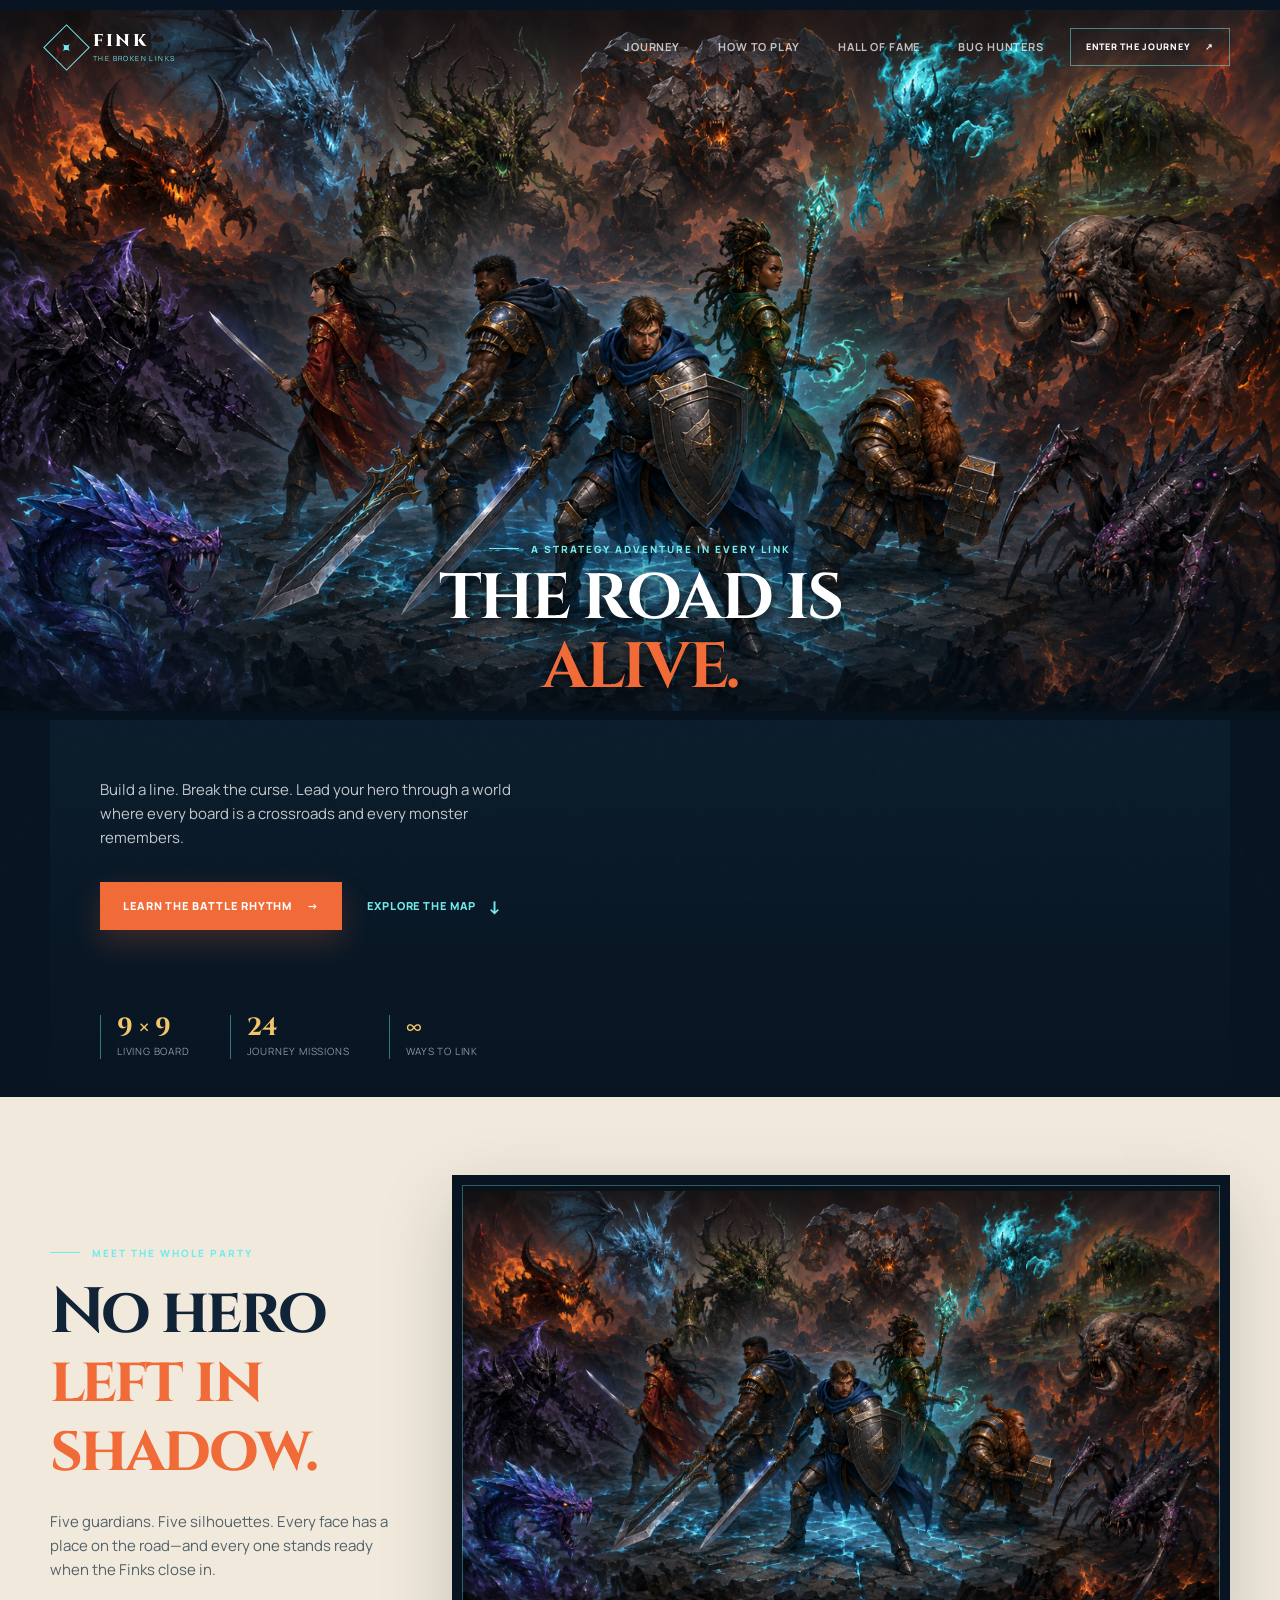
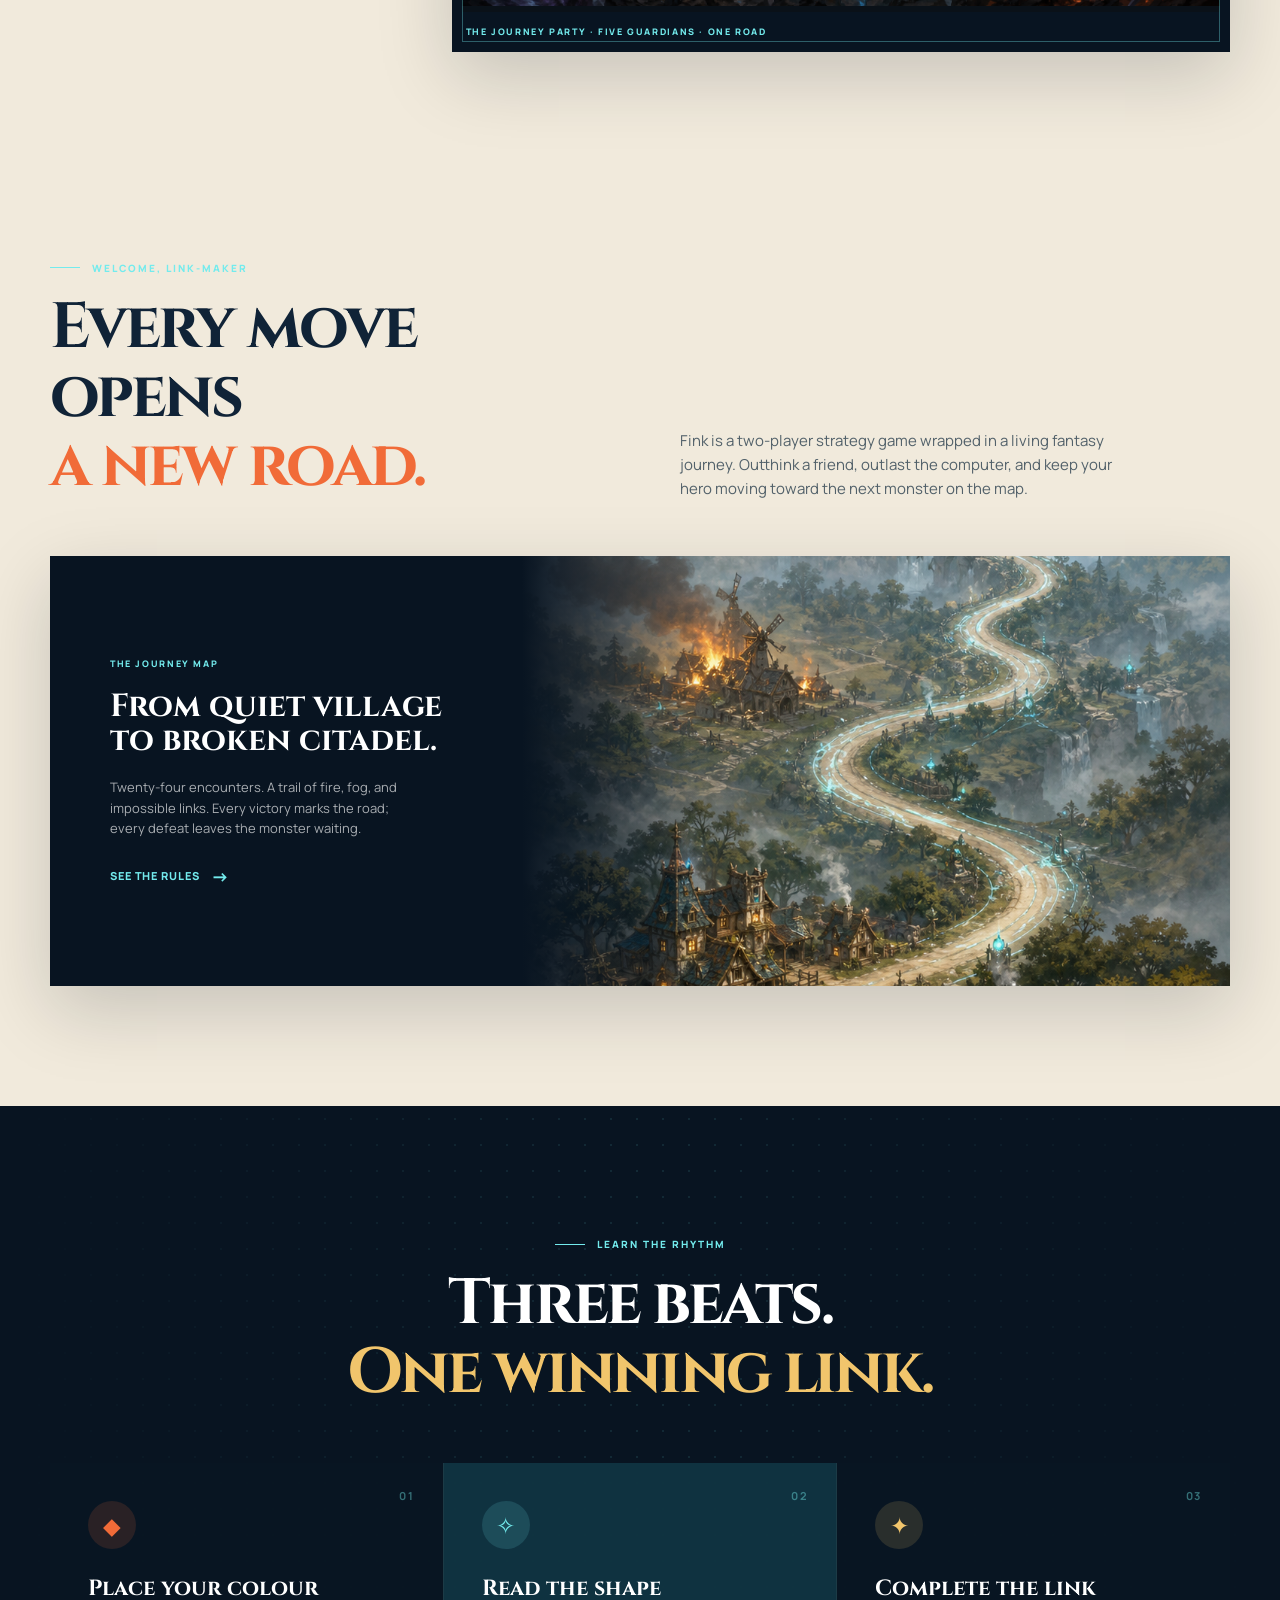
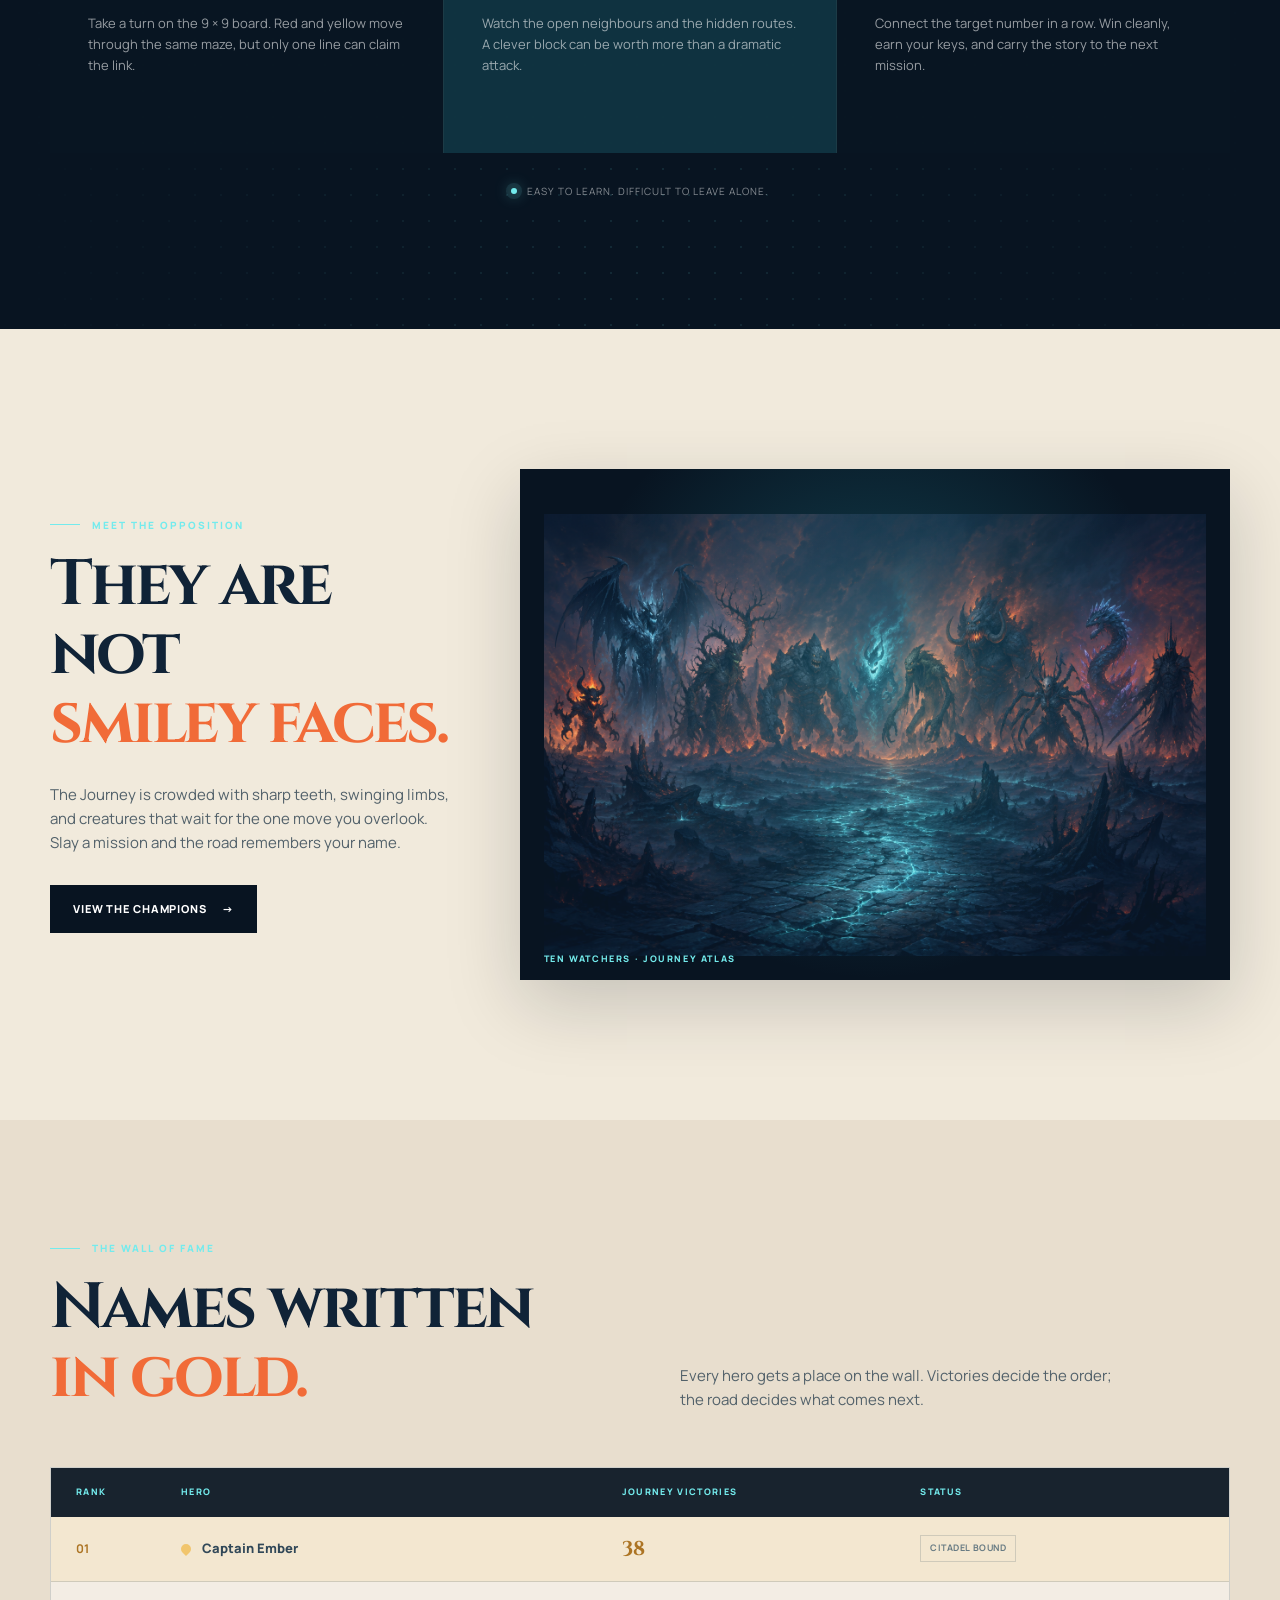
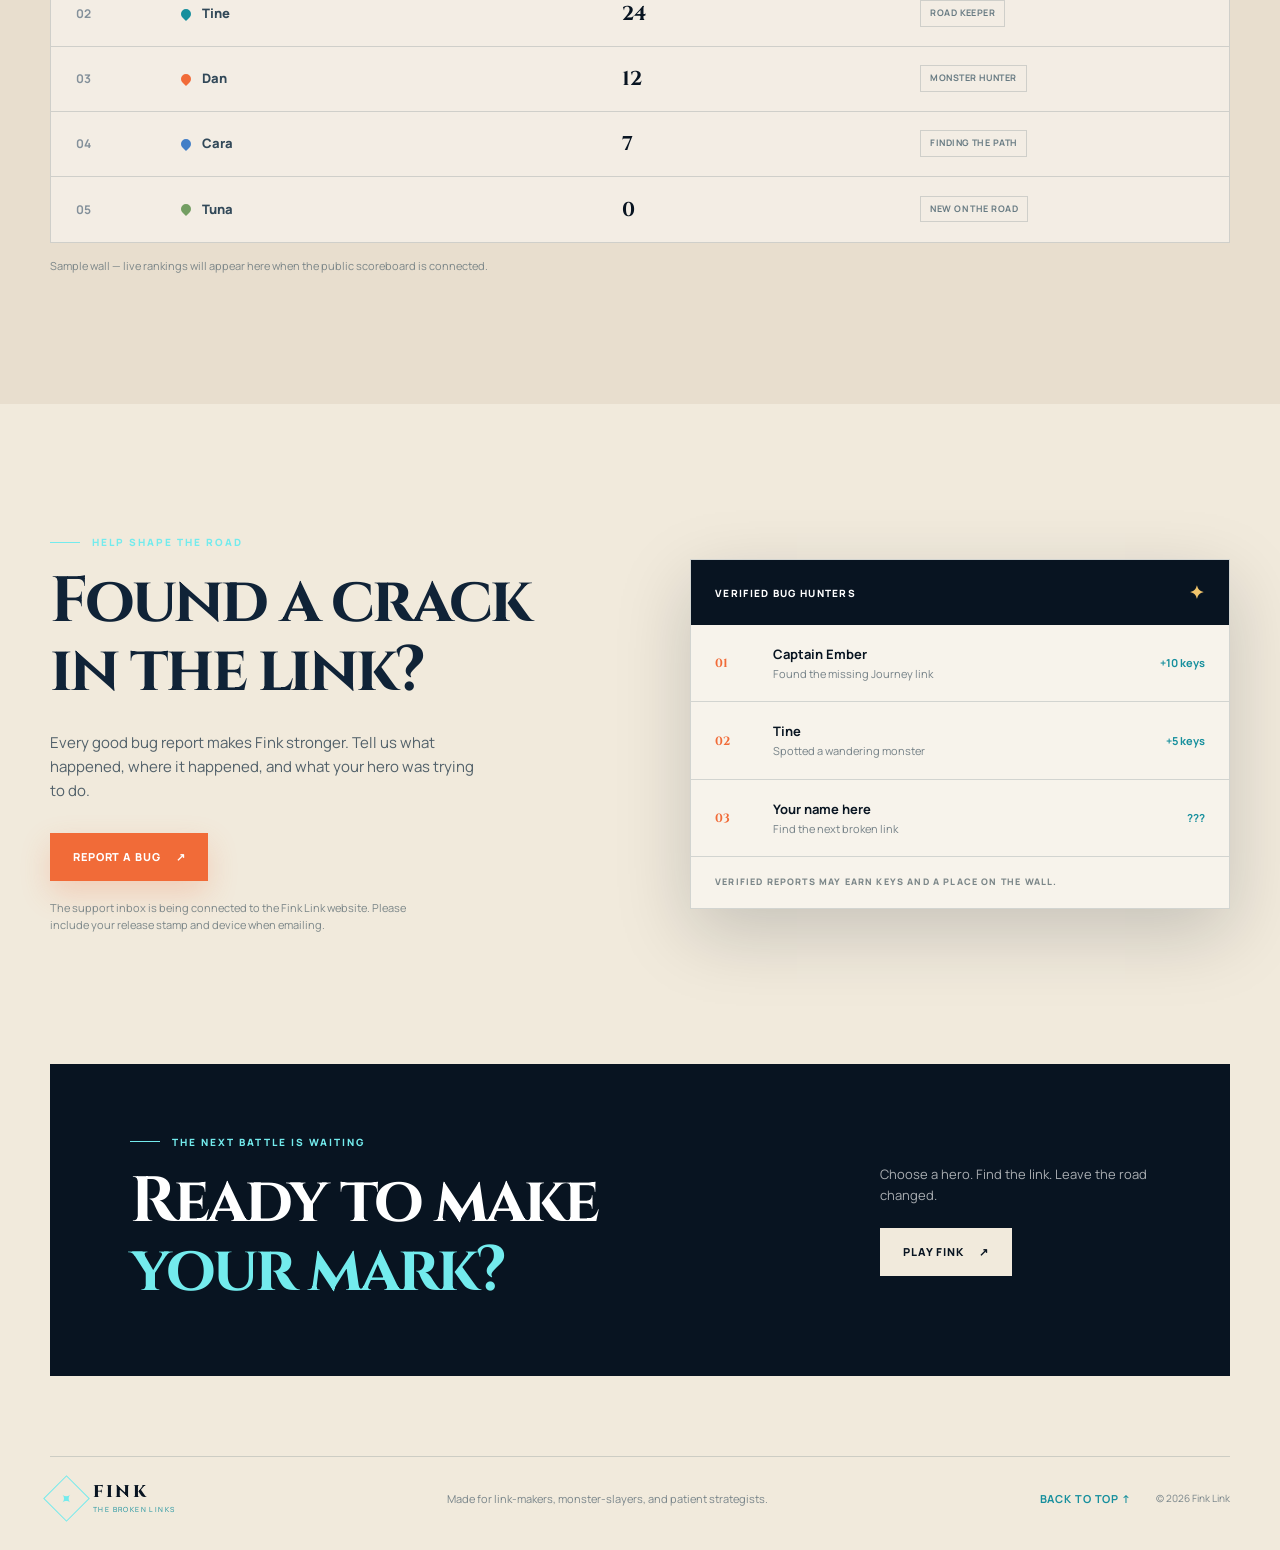
==== index.html @ 9767b699 "Initial FinkWeb site" ====
<!doctype html>
<html lang="en">
<head>
  <meta charset="utf-8">
  <meta name="viewport" content="width=device-width, initial-scale=1">
  <meta name="theme-color" content="#081421">
  <meta name="description" content="Fink: The Broken Links — a two-player strategy adventure through a living Journey world.">
  <title>Fink: The Broken Links | Journey beyond the board</title>
  <link rel="preconnect" href="https://fonts.googleapis.com">
  <link rel="preconnect" href="https://fonts.gstatic.com" crossorigin>
  <link href="https://fonts.googleapis.com/css2?family=Cinzel:wght@600;700;800&family=Manrope:wght@400;500;600;700;800&display=swap" rel="stylesheet">
  <link rel="stylesheet" href="styles.css">
</head>
<body>
  <div class="site-noise" aria-hidden="true"></div>
  <header class="site-header">
    <a class="brand" href="#top" aria-label="Fink home">
      <span class="brand-mark" aria-hidden="true">✦</span>
      <span><strong>FINK</strong><small>THE BROKEN LINKS</small></span>
    </a>
    <nav class="main-nav" aria-label="Main navigation">
      <a href="#journey">Journey</a>
      <a href="#how-to-play">How to play</a>
      <a href="#hall-of-fame">Hall of Fame</a>
      <a href="#bug-hunters">Bug hunters</a>
    </nav>
    <a class="button button-small button-outline" href="#play">Enter the Journey <span aria-hidden="true">↗</span></a>
  </header>

  <main id="top">
    <section class="hero" aria-labelledby="hero-title">
      <div class="hero-map" aria-hidden="true">
        <div class="hero-ground-title">
          <p class="eyebrow"><span class="eyebrow-line"></span> A strategy adventure in every link</p>
          <h1 id="hero-title">THE ROAD IS<br><em>ALIVE.</em></h1>
        </div>
      </div>
      <div class="hero-vignette" aria-hidden="true"></div>
      <div class="hero-content shell">
        <p class="hero-copy">Build a line. Break the curse. Lead your hero through a world where every board is a crossroads and every monster remembers.</p>
        <div class="hero-actions">
          <a class="button button-primary" href="#how-to-play">Learn the battle rhythm <span aria-hidden="true">→</span></a>
          <a class="text-link" href="#journey">Explore the map <span aria-hidden="true">↓</span></a>
        </div>
        <div class="hero-stats" aria-label="Game highlights">
          <div><strong>9 × 9</strong><span>living board</span></div>
          <div><strong>24</strong><span>Journey missions</span></div>
          <div><strong>∞</strong><span>ways to link</span></div>
        </div>
      </div>
      <div class="hero-scroll" aria-hidden="true"><span></span> Scroll to enter</div>
    </section>

    <section class="party-spotlight shell" aria-labelledby="party-spotlight-title">
      <div class="party-spotlight-heading">
        <p class="eyebrow"><span class="eyebrow-line"></span> Meet the whole party</p>
        <h2 id="party-spotlight-title">No hero<br><em>left in shadow.</em></h2>
        <p class="lede">Five guardians. Five silhouettes. Every face has a place on the road—and every one stands ready when the Finks close in.</p>
      </div>
      <figure class="party-spotlight-art">
        <img src="assets/fink-encircled-party-mockup-v1.png" alt="Five clearly visible Fink Journey heroes: a Chinese swordswoman, two Black heroes, a blue-cloaked guardian, and a dwarf, standing together against ten monsters">
        <figcaption>THE JOURNEY PARTY · FIVE GUARDIANS · ONE ROAD</figcaption>
      </figure>
    </section>

    <section class="section intro shell" id="journey">
      <div class="section-heading split-heading">
        <div>
          <p class="eyebrow"><span class="eyebrow-line"></span> Welcome, link-maker</p>
          <h2>Every move opens<br><em>a new road.</em></h2>
        </div>
        <p class="lede">Fink is a two-player strategy game wrapped in a living fantasy journey. Outthink a friend, outlast the computer, and keep your hero moving toward the next monster on the map.</p>
      </div>
      <div class="journey-card">
        <div class="journey-card-copy">
          <span class="card-kicker">THE JOURNEY MAP</span>
          <h3>From quiet village<br>to broken citadel.</h3>
          <p>Twenty-four encounters. A trail of fire, fog, and impossible links. Every victory marks the road; every defeat leaves the monster waiting.</p>
          <a class="text-link" href="#how-to-play">See the rules <span aria-hidden="true">→</span></a>
        </div>
        <div class="map-window" role="img" aria-label="Fink Journey map showing a glowing road through villages, mountains, and a distant citadel"></div>
      </div>
    </section>

    <section class="section dark-section" id="how-to-play">
      <div class="shell">
        <div class="section-heading centered-heading">
          <p class="eyebrow"><span class="eyebrow-line"></span> Learn the rhythm</p>
          <h2>Three beats.<br><em>One winning link.</em></h2>
        </div>
        <div class="rule-grid">
          <article class="rule-card">
            <span class="rule-number">01</span>
            <div class="rule-icon red-icon" aria-hidden="true">◆</div>
            <h3>Place your colour</h3>
            <p>Take a turn on the 9 × 9 board. Red and yellow move through the same maze, but only one line can claim the link.</p>
          </article>
          <article class="rule-card featured-rule">
            <span class="rule-number">02</span>
            <div class="rule-icon cyan-icon" aria-hidden="true">✧</div>
            <h3>Read the shape</h3>
            <p>Watch the open neighbours and the hidden routes. A clever block can be worth more than a dramatic attack.</p>
          </article>
          <article class="rule-card">
            <span class="rule-number">03</span>
            <div class="rule-icon gold-icon" aria-hidden="true">✦</div>
            <h3>Complete the link</h3>
            <p>Connect the target number in a row. Win cleanly, earn your keys, and carry the story to the next mission.</p>
          </article>
        </div>
        <div class="rule-footer"><span class="pulse-dot"></span> Easy to learn. Difficult to leave alone.</div>
      </div>
    </section>

    <section class="section monsters-section shell">
      <div class="monster-copy">
        <p class="eyebrow"><span class="eyebrow-line"></span> Meet the opposition</p>
        <h2>They are not<br><em>smiley faces.</em></h2>
        <p class="lede">The Journey is crowded with sharp teeth, swinging limbs, and creatures that wait for the one move you overlook. Slay a mission and the road remembers your name.</p>
        <a class="button button-dark" href="#hall-of-fame">View the champions <span aria-hidden="true">→</span></a>
      </div>
      <div class="monster-stage">
        <img src="assets/fink-ten-monsters-v1.png" alt="Ten distinct fanged Fink Journey monsters gathered behind a glowing road">
        <span class="stage-caption">TEN WATCHERS · JOURNEY ATLAS</span>
      </div>
    </section>

    <section class="section scoreboard-section" id="hall-of-fame">
      <div class="shell">
        <div class="section-heading split-heading">
          <div>
            <p class="eyebrow"><span class="eyebrow-line"></span> The wall of fame</p>
            <h2>Names written<br><em>in gold.</em></h2>
          </div>
          <p class="lede">Every hero gets a place on the wall. Victories decide the order; the road decides what comes next.</p>
        </div>
        <div class="scoreboard-panel">
          <div class="scoreboard-head"><span>Rank</span><span>Hero</span><span>Journey victories</span><span>Status</span></div>
          <div class="score-row champion"><strong>01</strong><span class="hero-name"><i class="mini-crest crest-gold"></i> Captain Ember</span><b>38</b><span class="status-pill">Citadel bound</span></div>
          <div class="score-row"><strong>02</strong><span class="hero-name"><i class="mini-crest crest-cyan"></i> Tine</span><b>24</b><span class="status-pill">Road keeper</span></div>
          <div class="score-row"><strong>03</strong><span class="hero-name"><i class="mini-crest crest-red"></i> Dan</span><b>12</b><span class="status-pill">Monster hunter</span></div>
          <div class="score-row"><strong>04</strong><span class="hero-name"><i class="mini-crest crest-blue"></i> Cara</span><b>7</b><span class="status-pill">Finding the path</span></div>
          <div class="score-row"><strong>05</strong><span class="hero-name"><i class="mini-crest crest-green"></i> Tuna</span><b>0</b><span class="status-pill">New on the road</span></div>
        </div>
        <p class="board-note">Sample wall — live rankings will appear here when the public scoreboard is connected.</p>
      </div>
    </section>

    <section class="section bug-section" id="bug-hunters">
      <div class="shell bug-layout">
        <div>
          <p class="eyebrow"><span class="eyebrow-line"></span> Help shape the road</p>
          <h2>Found a crack<br>in the link?</h2>
          <p class="lede">Every good bug report makes Fink stronger. Tell us what happened, where it happened, and what your hero was trying to do.</p>
          <a class="button button-primary" href="mailto:bugs@finklink.game?subject=Fink%20bug%20report">Report a bug <span aria-hidden="true">↗</span></a>
          <p class="small-note">The support inbox is being connected to the Fink Link website. Please include your release stamp and device when emailing.</p>
        </div>
        <div class="bug-board">
          <div class="bug-board-head"><span>Verified bug hunters</span><span class="sparkle" aria-hidden="true">✦</span></div>
          <div class="bug-entry"><span class="bug-rank">01</span><span><b>Captain Ember</b><small>Found the missing Journey link</small></span><strong>+10 keys</strong></div>
          <div class="bug-entry"><span class="bug-rank">02</span><span><b>Tine</b><small>Spotted a wandering monster</small></span><strong>+5 keys</strong></div>
          <div class="bug-entry"><span class="bug-rank">03</span><span><b>Your name here</b><small>Find the next broken link</small></span><strong>???</strong></div>
          <div class="bug-board-foot">Verified reports may earn keys and a place on the wall.</div>
        </div>
      </div>
    </section>

    <section class="mockup-overlay" id="mockup" aria-labelledby="mockup-title">
      <div class="mockup-dialog">
        <div class="mockup-toolbar">
          <span class="card-kicker">PRIVATE CONCEPT · PARTY OF THE JOURNEY</span>
          <a class="mockup-close" href="#top" aria-label="Close hero party mockup">Close <span aria-hidden="true">×</span></a>
        </div>
        <div class="mockup-art">
          <img src="assets/journey-party-mockup-v1.png" alt="A diverse Fink Journey party facing shadowy fanged monsters: a Black male warrior, Black female mage, Chinese female swordswoman, blue-cloaked guardian, and dwarf hero">
          <div class="mockup-art-label"><span class="pulse-dot"></span> Hero party concept · first pass</div>
        </div>
        <div class="mockup-notes">
          <div><p class="eyebrow"><span class="eyebrow-line"></span> Approval mockup</p><h2 id="mockup-title">The road has<br><em>more guardians.</em></h2></div>
          <div><p>This keeps the current guardian as the forward lead, then adds a strong Black male and female pair, a Chinese female swordswoman, and a dwarf companion. The fanged silhouettes behind them make the threat readable without turning the heroes into a straight character row.</p><p class="mockup-question">Does this feel like the right party for the main page?</p><a class="button button-dark" href="#top">Keep the current homepage unchanged <span aria-hidden="true">↗</span></a></div>
        </div>
      </div>
    </section>

    <section class="mockup-overlay mockup-two" id="mockup2" aria-labelledby="mockup2-title">
      <div class="mockup-dialog">
        <div class="mockup-toolbar">
          <span class="card-kicker">PRIVATE CONCEPT · MOCKUP 02</span>
          <a class="mockup-close" href="#top" aria-label="Close second hero party mockup">Close <span aria-hidden="true">×</span></a>
        </div>
        <div class="mockup2-intro">
          <p class="eyebrow"><span class="eyebrow-line"></span> Scroll the party into view</p>
          <h2 id="mockup2-title">Five heroes.<br><em>Ten watchers.</em></h2>
          <p>Each guardian gets room to stand on their own. The monsters stay behind the road, waiting for the next link to break.</p>
        </div>
        <div class="mockup2-hero-art">
          <img src="assets/fink-hero-standalone-party-v1.png" alt="Five separately standing Fink Journey heroes: Chinese female swordswoman, Black male warrior, blue-cloaked guardian, Black female staff hero, and dwarf">
          <div class="hero-marker marker-chinese"><b>01</b><span>Red-road swordswoman</span></div>
          <div class="hero-marker marker-black-male"><b>02</b><span>Chainblade guardian</span></div>
          <div class="hero-marker marker-lead"><b>03</b><span>Link keeper</span></div>
          <div class="hero-marker marker-black-female"><b>04</b><span>Cyan flame caller</span></div>
          <div class="hero-marker marker-dwarf"><b>05</b><span>Forge-road dwarf</span></div>
        </div>
        <div class="mockup2-monster-art">
          <img src="assets/fink-ten-monsters-v1.png" alt="Ten distinct fanged Fink monsters gathered behind a glowing road">
          <div class="monster-count"><strong>10</strong><span>Finks in the distance</span></div>
        </div>
        <div class="mockup-notes mockup2-notes">
          <div><p class="eyebrow"><span class="eyebrow-line"></span> Approval mockup two</p><h2>More room<br><em>to become legend.</em></h2></div>
          <div><p>This direction gives each hero a readable silhouette and a moment of their own as the visitor scrolls. The second scene widens the threat from five creatures to ten distinct monster shapes.</p><p class="mockup-question">Do you prefer this standalone scroll treatment for the main page?</p><a class="button button-dark" href="#top">Keep Mockup 2 for review <span aria-hidden="true">↗</span></a></div>
        </div>
      </div>
    </section>

    <section class="mockup-overlay mockup-three" id="mockup3" aria-labelledby="mockup3-title">
      <div class="mockup-dialog">
        <div class="mockup-toolbar">
          <span class="card-kicker">PRIVATE CONCEPT · MOCKUP 03</span>
          <a class="mockup-close" href="#top" aria-label="Close third hero party mockup">Close <span aria-hidden="true">×</span></a>
        </div>
        <div class="mockup3-intro">
          <p class="eyebrow"><span class="eyebrow-line"></span> Hold the line</p>
          <h2 id="mockup3-title">Back to back.<br><em>One road out.</em></h2>
          <p>This is the defensive version: the party protects its centre while the Finks gather in a broken ring around them.</p>
        </div>
        <div class="mockup3-art">
          <img src="assets/fink-encircled-party-mockup-v1.png" alt="Five Fink Journey heroes stand together in a defensive formation while ten fanged monsters encircle them">
          <div class="formation-note note-heroes"><span class="pulse-dot"></span> Five heroes · one formation</div>
          <div class="formation-note note-monsters"><span class="pulse-dot"></span> Ten watchers · closing in</div>
        </div>
        <div class="mockup3-beats">
          <div><span>01</span><b>Protect the centre</b><small>The blue guardian holds the road.</small></div>
          <div><span>02</span><b>Cover every flank</b><small>Every hero faces a different threat.</small></div>
          <div><span>03</span><b>Break the ring</b><small>Find the one link that opens the way.</small></div>
        </div>
        <div class="mockup-notes mockup3-notes">
          <div><p class="eyebrow"><span class="eyebrow-line"></span> Approval mockup three</p><h2>The heroes<br><em>have each other.</em></h2></div>
          <div><p>The monsters no longer read as a background row. They form a threat around the party, while the heroes turn outward and visibly support one another.</p><p class="mockup-question">Is this the right final direction for the main-page hero scene?</p><a class="button button-dark" href="#top">Keep Mockup 3 for review <span aria-hidden="true">↗</span></a></div>
        </div>
      </div>
    </section>

    <section class="section final-cta" id="play">
      <div class="shell final-card">
        <div><p class="eyebrow"><span class="eyebrow-line"></span> The next battle is waiting</p><h2>Ready to make<br><em>your mark?</em></h2></div>
        <div class="final-cta-action"><p>Choose a hero. Find the link. Leave the road changed.</p><a class="button button-light" href="https://play.google.com/store/apps/details?id=gtmi.consulting.fink" target="_blank" rel="noreferrer">Play Fink <span aria-hidden="true">↗</span></a></div>
      </div>
    </section>
  </main>

  <footer class="site-footer shell">
    <a class="brand" href="#top"><span class="brand-mark" aria-hidden="true">✦</span><span><strong>FINK</strong><small>THE BROKEN LINKS</small></span></a>
    <p>Made for link-makers, monster-slayers, and patient strategists.</p>
    <div class="footer-links"><a href="#top">Back to top ↑</a><span>© <span id="year"></span> Fink Link</span></div>
  </footer>
  <script src="script.js"></script>
</body>
</html>
---- styles.css ----
:root {
  --navy: #081421;
  --navy-2: #0d2030;
  --ink: #102337;
  --paper: #f1eadc;
  --paper-deep: #d9ceb9;
  --cyan: #73ebed;
  --cyan-deep: #168f9d;
  --ember: #f16b38;
  --gold: #f1c56c;
  --muted: #7d8a93;
  --line: rgba(19, 52, 70, .16);
  --shadow: 0 24px 70px rgba(4, 16, 28, .18);
  --display: "Cinzel", Georgia, serif;
  --body: "Manrope", Arial, sans-serif;
}

* { box-sizing: border-box; }
html { scroll-behavior: smooth; }
body { margin: 0; background: var(--paper); color: var(--ink); font-family: var(--body); line-height: 1.6; }
body::selection { background: var(--cyan); color: var(--navy); }
a { color: inherit; text-decoration: none; }
img { display: block; max-width: 100%; }
.shell { width: min(1180px, calc(100% - 48px)); margin: 0 auto; }
.site-noise { position: fixed; inset: 0; opacity: .035; pointer-events: none; z-index: 10; background-image: url("data:image/svg+xml,%3Csvg viewBox='0 0 180 180' xmlns='http://www.w3.org/2000/svg'%3E%3Cfilter id='n'%3E%3CfeTurbulence type='fractalNoise' baseFrequency='.82' numOctaves='3' stitchTiles='stitch'/%3E%3C/filter%3E%3Crect width='100%25' height='100%25' filter='url(%23n)' opacity='.34'/%3E%3C/svg%3E"); }

.site-header { position: absolute; z-index: 4; top: 0; left: 0; width: 100%; display: flex; align-items: center; justify-content: space-between; gap: 26px; padding: 28px max(24px, calc((100vw - 1180px) / 2)); color: #fff; }
.brand { display: inline-flex; align-items: center; gap: 10px; line-height: 1; }
.brand-mark { display: grid; place-items: center; width: 33px; height: 33px; border: 1px solid var(--cyan); color: var(--cyan); transform: rotate(45deg); font-size: 15px; }
.brand-mark::first-letter { transform: rotate(-45deg); }
.brand strong, .brand small { display: block; }
.brand strong { font: 800 17px/1 var(--display); letter-spacing: .16em; }
.brand small { margin-top: 6px; font-size: 7px; letter-spacing: .2em; color: var(--cyan); }
.main-nav { display: flex; align-items: center; gap: clamp(16px, 3vw, 38px); margin-left: auto; }
.main-nav a, .footer-links a { color: rgba(255,255,255,.72); font-size: 11px; font-weight: 700; letter-spacing: .08em; text-transform: uppercase; transition: color .2s ease; }
.main-nav a:hover, .footer-links a:hover { color: var(--cyan); }
.button { display: inline-flex; align-items: center; justify-content: center; gap: 15px; min-height: 48px; padding: 0 22px; border: 1px solid transparent; font-size: 11px; font-weight: 800; letter-spacing: .08em; text-transform: uppercase; transition: transform .2s ease, background .2s ease, color .2s ease; }
.button:hover { transform: translateY(-3px); }
.button-small { min-height: 38px; padding: 0 15px; font-size: 9px; }
.button-outline { border-color: rgba(115,235,237,.5); color: #fff; }
.button-outline:hover { background: var(--cyan); color: var(--navy); }
.button-primary { background: var(--ember); color: #fff; box-shadow: 0 12px 30px rgba(241,107,56,.22); }
.button-primary:hover { background: #ff8050; }
.button-dark { background: var(--navy); color: #fff; }
.button-light { background: var(--paper); color: var(--navy); }
.text-link { display: inline-flex; align-items: center; gap: 12px; color: var(--cyan-deep); font-size: 11px; font-weight: 800; letter-spacing: .08em; text-transform: uppercase; }
.text-link span { font-size: 18px; line-height: 1; transition: transform .2s ease; }
.text-link:hover span { transform: translateX(5px); }

.hero { --hero-art-height: clamp(420px, 56.25vw, 760px); position: relative; overflow: hidden; background: var(--navy); color: #fff; }
.hero-map { position: relative; width: 100%; height: var(--hero-art-height); background: url("assets/fink-encircled-party-mockup-v1.png") center / contain no-repeat; opacity: 1; }
.hero-vignette { position: absolute; inset: 0 0 auto; z-index: 1; height: var(--hero-art-height); background: linear-gradient(0deg, rgba(4,16,28,.72), transparent 28%); pointer-events: none; }
.hero-ground-title { position: absolute; right: max(24px, calc((100vw - 1180px) / 2)); bottom: 17px; left: max(24px, calc((100vw - 1180px) / 2)); z-index: 2; text-align: center; text-shadow: 0 3px 14px rgba(0,0,0,.95); }
.hero-ground-title .eyebrow { justify-content: center; margin-bottom: 8px; color: var(--cyan); }
.hero-ground-title h1 { max-width: none; color: #fff; font-size: clamp(34px, 5vw, 72px); }
.hero-content { position: relative; z-index: 2; margin-top: 0; padding: 30px max(24px, calc((100vw - 1180px) / 2)) 38px; background: linear-gradient(180deg, #0b1d2c, #081421); }
.eyebrow { display: flex; align-items: center; gap: 12px; margin: 0 0 18px; color: var(--cyan); font-size: 10px; font-weight: 800; letter-spacing: .2em; text-transform: uppercase; }
.eyebrow-line { display: inline-block; width: 30px; height: 1px; background: currentColor; }
h1, h2, h3 { margin: 0; font-family: var(--display); font-weight: 700; line-height: 1.08; }
h1 { max-width: 650px; font-size: clamp(58px, 8vw, 106px); letter-spacing: -.04em; }
h2 { font-size: clamp(39px, 5vw, 66px); letter-spacing: -.045em; }
h3 { font-size: 22px; }
em { color: var(--ember); font-style: normal; }
.hero-copy { max-width: 420px; margin: 28px 0 32px; color: rgba(255,255,255,.76); font-size: 15px; }
.hero-actions { display: flex; align-items: center; gap: 25px; }
.hero-actions .text-link { color: var(--cyan); }
.hero-stats { display: flex; gap: 40px; margin-top: 85px; }
.hero-stats div { display: grid; gap: 3px; padding-left: 16px; border-left: 1px solid rgba(115,235,237,.45); }
.hero-stats strong { font: 700 25px/1 var(--display); color: var(--gold); }
.hero-stats span { color: rgba(255,255,255,.55); font-size: 10px; text-transform: uppercase; letter-spacing: .08em; }
.hero-scroll { display: none; }
.hero-scroll span { display: block; width: 34px; height: 1px; background: var(--cyan); }

.section { padding: 130px 0; }
.party-spotlight { display: grid; grid-template-columns: .62fr 1.38fr; gap: 52px; align-items: center; padding-top: 78px; padding-bottom: 78px; }
.party-spotlight-heading h2 { margin-bottom: 24px; }
.party-spotlight-art { position: relative; min-width: 0; margin: 0; padding: 10px; background: var(--navy); box-shadow: var(--shadow); }
.party-spotlight-art::after { position: absolute; inset: 10px; border: 1px solid rgba(115,235,237,.35); content: ""; pointer-events: none; }
.party-spotlight-art img { width: 100%; aspect-ratio: 16 / 9; object-fit: contain; background: #0a1118; }
.party-spotlight-art figcaption { padding: 13px 4px 3px; color: var(--cyan); font-size: 9px; font-weight: 800; letter-spacing: .18em; text-transform: uppercase; }
.intro { padding-bottom: 120px; }
.section-heading { margin-bottom: 55px; }
.split-heading { display: grid; grid-template-columns: 1fr 1fr; gap: 80px; align-items: end; }
.lede { max-width: 435px; margin: 0; color: #52616a; font-size: 15px; }
.journey-card { display: grid; grid-template-columns: .8fr 1.2fr; min-height: 430px; background: var(--navy); color: #fff; box-shadow: var(--shadow); overflow: hidden; }
.journey-card-copy { display: flex; flex-direction: column; align-items: flex-start; justify-content: center; padding: 60px; }
.card-kicker, .stage-caption { color: var(--cyan); font-size: 9px; font-weight: 800; letter-spacing: .18em; text-transform: uppercase; }
.journey-card h3 { margin: 18px 0; font-size: 32px; }
.journey-card p { max-width: 300px; margin: 0 0 28px; color: rgba(255,255,255,.65); font-size: 13px; }
.journey-card .text-link { color: var(--cyan); }
.map-window { min-height: 430px; background: linear-gradient(90deg, var(--navy), transparent 25%), url("assets/journey-map-world-v1.png") center / cover; }

.dark-section { position: relative; background: var(--navy); color: #fff; overflow: hidden; }
.dark-section::before { position: absolute; inset: 0; opacity: .1; background-image: radial-gradient(var(--cyan) 1px, transparent 1px); background-size: 26px 26px; content: ""; mask-image: linear-gradient(90deg, transparent, #000, transparent); }
.centered-heading { position: relative; text-align: center; }
.centered-heading .eyebrow { justify-content: center; }
.centered-heading h2 em { color: var(--gold); }
.rule-grid { position: relative; display: grid; grid-template-columns: repeat(3, 1fr); gap: 1px; background: rgba(115,235,237,.18); }
.rule-card { position: relative; min-height: 290px; padding: 38px; background: rgba(8,20,33,.96); }
.featured-rule { background: rgba(15,50,64,.96); }
.rule-number { position: absolute; top: 25px; right: 28px; color: rgba(115,235,237,.42); font: 700 11px var(--body); letter-spacing: .15em; }
.rule-icon { display: grid; place-items: center; width: 48px; height: 48px; margin-bottom: 28px; border-radius: 50%; font-size: 23px; }
.red-icon { background: rgba(241,107,56,.14); color: var(--ember); }
.cyan-icon { background: rgba(115,235,237,.14); color: var(--cyan); }
.gold-icon { background: rgba(241,197,108,.14); color: var(--gold); }
.rule-card h3 { margin-bottom: 12px; font-size: 22px; }
.rule-card p { margin: 0; color: rgba(255,255,255,.58); font-size: 13px; }
.rule-footer { position: relative; display: flex; align-items: center; justify-content: center; gap: 10px; margin-top: 30px; color: rgba(255,255,255,.5); font-size: 10px; letter-spacing: .1em; text-transform: uppercase; }
.pulse-dot { width: 6px; height: 6px; border-radius: 50%; background: var(--cyan); box-shadow: 0 0 0 5px rgba(115,235,237,.1), 0 0 15px var(--cyan); }

.monsters-section { display: grid; grid-template-columns: .72fr 1.28fr; gap: 70px; align-items: center; padding-top: 140px; padding-bottom: 140px; }
.monster-copy .lede { margin: 25px 0 30px; }
.monster-stage { position: relative; padding: 45px 24px 24px; background: var(--navy); box-shadow: var(--shadow); overflow: hidden; }
.monster-stage::before { position: absolute; inset: 0; background: radial-gradient(circle at 50% 40%, rgba(34,137,155,.4), transparent 65%); content: ""; }
.monster-stage img { position: relative; width: 100%; mix-blend-mode: screen; }
.stage-caption { position: absolute; bottom: 14px; left: 24px; }

.scoreboard-section { padding-top: 120px; padding-bottom: 130px; background: #e8dece; }
.scoreboard-panel { overflow: hidden; border: 1px solid var(--line); background: rgba(255,255,255,.44); }
.scoreboard-head, .score-row { display: grid; grid-template-columns: 90px 1.5fr 1fr 1fr; gap: 15px; align-items: center; padding: 17px 25px; }
.scoreboard-head { background: rgba(8,20,33,.93); color: var(--cyan); font-size: 9px; font-weight: 800; letter-spacing: .15em; text-transform: uppercase; }
.score-row { min-height: 65px; border-bottom: 1px solid var(--line); color: #314858; font-size: 13px; }
.score-row:last-child { border-bottom: 0; }
.score-row > strong { color: #83909a; font-size: 12px; }
.score-row b { color: var(--navy); font: 700 20px var(--display); }
.score-row.champion { background: rgba(241,197,108,.16); }
.score-row.champion > strong, .score-row.champion b { color: #ac7423; }
.hero-name { display: flex; align-items: center; gap: 11px; font-weight: 800; }
.mini-crest { display: inline-block; width: 10px; height: 10px; border-radius: 50% 50% 50% 0; transform: rotate(-45deg); }
.crest-gold { background: var(--gold); }.crest-cyan { background: var(--cyan-deep); }.crest-red { background: var(--ember); }.crest-blue { background: #427fc7; }.crest-green { background: #739e62; }
.status-pill { justify-self: start; padding: 5px 9px; border: 1px solid var(--line); color: #687b83; font-size: 9px; font-weight: 700; letter-spacing: .05em; text-transform: uppercase; }
.board-note { margin: 14px 0 0; color: #7b8688; font-size: 11px; }

.bug-section { background: var(--paper); }
.bug-layout { display: grid; grid-template-columns: 1fr 1fr; gap: 100px; align-items: center; }
.bug-layout .lede { margin: 24px 0 30px; }
.small-note { max-width: 360px; margin: 18px 0 0; color: #7b8688; font-size: 11px; }
.bug-board { border: 1px solid var(--line); background: rgba(255,255,255,.42); box-shadow: var(--shadow); }
.bug-board-head, .bug-board-foot { display: flex; align-items: center; justify-content: space-between; padding: 18px 24px; background: var(--navy); color: #fff; font-size: 10px; font-weight: 800; letter-spacing: .13em; text-transform: uppercase; }
.sparkle { color: var(--gold); font-size: 18px; }
.bug-entry { display: grid; grid-template-columns: 48px 1fr auto; gap: 10px; align-items: center; padding: 19px 24px; border-bottom: 1px solid var(--line); }
.bug-rank { color: var(--ember); font: 700 12px var(--display); }
.bug-entry b, .bug-entry small { display: block; }
.bug-entry b { color: var(--navy); font-size: 13px; }
.bug-entry small { color: #758187; font-size: 11px; }
.bug-entry strong { color: var(--cyan-deep); font-size: 11px; }
.bug-board-foot { background: transparent; color: #7b8688; font-size: 9px; }

.mockup-overlay { display: none; position: fixed; z-index: 20; inset: 0; overflow-y: auto; padding: 30px 20px; background: rgba(3, 11, 19, .9); }
.mockup-overlay:target { display: block; }
.mockup-dialog { width: min(1120px, 100%); margin: 0 auto; background: var(--paper); box-shadow: 0 35px 100px rgba(0,0,0,.5); }
.mockup-toolbar { display: flex; align-items: center; justify-content: space-between; padding: 18px 24px; background: var(--navy); }
.mockup-close { color: rgba(255,255,255,.72); font-size: 10px; font-weight: 800; letter-spacing: .12em; text-transform: uppercase; }
.mockup-close span { margin-left: 8px; color: var(--cyan); font-size: 22px; vertical-align: -2px; }
.mockup-art { position: relative; overflow: hidden; background: #101b26; }
.mockup-art::after { position: absolute; inset: 0; pointer-events: none; background: linear-gradient(0deg, rgba(4,16,28,.58), transparent 38%); content: ""; }
.mockup-art img { width: 100%; max-height: 560px; object-fit: cover; object-position: center; }
.mockup-art-label { position: absolute; z-index: 1; bottom: 18px; left: 24px; display: flex; align-items: center; gap: 10px; color: #fff; font-size: 9px; font-weight: 800; letter-spacing: .15em; text-transform: uppercase; }
.mockup-notes { display: grid; grid-template-columns: 1fr 1fr; gap: 55px; padding: 45px 52px 50px; }
.mockup-notes .eyebrow { margin-bottom: 12px; }.mockup-notes h2 { font-size: clamp(34px, 4vw, 55px); }.mockup-notes p { margin: 0 0 18px; color: #596a72; font-size: 13px; }.mockup-notes .mockup-question { color: var(--navy); font-weight: 800; }.mockup-notes .button { margin-top: 4px; }
.mockup-two .mockup-dialog { background: #0b1824; color: #fff; }
.mockup2-intro { padding: 58px 62px 45px; background: linear-gradient(135deg, #102c3b, #081421); }
.mockup2-intro h2 { font-size: clamp(43px, 6vw, 76px); }.mockup2-intro h2 em { color: var(--gold); }.mockup2-intro > p:last-child { max-width: 420px; margin: 23px 0 0; color: rgba(255,255,255,.62); font-size: 14px; }
.mockup2-hero-art, .mockup2-monster-art { position: relative; overflow: hidden; background: #081421; }
.mockup2-hero-art img { width: 100%; min-height: 480px; object-fit: cover; object-position: center; }
.mockup2-hero-art::after, .mockup2-monster-art::after { position: absolute; inset: 0; pointer-events: none; content: ""; }
.mockup2-hero-art::after { background: linear-gradient(0deg, rgba(4,16,28,.76), transparent 34%, rgba(4,16,28,.12)); }
.hero-marker { position: absolute; z-index: 1; display: flex; align-items: center; gap: 8px; color: #fff; font-size: 9px; font-weight: 800; letter-spacing: .09em; text-transform: uppercase; text-shadow: 0 2px 8px #000; }
.hero-marker b { display: grid; place-items: center; width: 24px; height: 24px; border: 1px solid var(--cyan); border-radius: 50%; background: rgba(8,20,33,.75); color: var(--cyan); font-size: 9px; }
.marker-chinese { bottom: 10%; left: 4%; }.marker-black-male { bottom: 7%; left: 23%; }.marker-lead { bottom: 4%; left: 49%; }.marker-black-female { bottom: 8%; left: 70%; }.marker-dwarf { bottom: 12%; right: 3%; }
.mockup2-monster-art img { width: 100%; min-height: 380px; object-fit: cover; object-position: center; }.mockup2-monster-art::after { background: linear-gradient(0deg, rgba(4,16,28,.7), transparent 45%); }
.monster-count { position: absolute; z-index: 1; right: 30px; bottom: 23px; display: flex; align-items: baseline; gap: 10px; color: #fff; }.monster-count strong { color: var(--ember); font: 800 56px/1 var(--display); }.monster-count span { font-size: 10px; font-weight: 800; letter-spacing: .13em; text-transform: uppercase; }
.mockup2-notes { background: var(--paper); color: var(--navy); }.mockup2-notes h2 em { color: var(--ember); }
.mockup-three .mockup-dialog { background: #081421; color: #fff; }
.mockup3-intro { padding: 58px 62px 45px; background: radial-gradient(circle at 80% 20%, rgba(241,107,56,.22), transparent 42%), linear-gradient(135deg, #132d3c, #081421); }
.mockup3-intro h2 { font-size: clamp(43px, 6vw, 76px); }.mockup3-intro h2 em { color: var(--cyan); }.mockup3-intro > p:last-child { max-width: 470px; margin: 23px 0 0; color: rgba(255,255,255,.62); font-size: 14px; }
.mockup3-art { position: relative; overflow: hidden; background: #081421; }.mockup3-art::after { position: absolute; inset: 0; pointer-events: none; background: linear-gradient(0deg, rgba(4,16,28,.56), transparent 35%); content: ""; }.mockup3-art img { width: 100%; max-height: 650px; object-fit: cover; object-position: center; }
.formation-note { position: absolute; z-index: 1; display: flex; align-items: center; gap: 10px; color: #fff; font-size: 9px; font-weight: 800; letter-spacing: .13em; text-transform: uppercase; text-shadow: 0 2px 8px #000; }.note-heroes { left: 4%; bottom: 7%; }.note-monsters { right: 4%; top: 8%; }.note-monsters .pulse-dot { background: var(--ember); box-shadow: 0 0 0 5px rgba(241,107,56,.13), 0 0 15px var(--ember); }
.mockup3-beats { display: grid; grid-template-columns: repeat(3, 1fr); border-top: 1px solid rgba(115,235,237,.17); border-bottom: 1px solid rgba(115,235,237,.17); }.mockup3-beats > div { display: grid; gap: 7px; padding: 25px 28px; border-right: 1px solid rgba(115,235,237,.17); }.mockup3-beats > div:last-child { border-right: 0; }.mockup3-beats span { color: var(--ember); font: 700 11px var(--display); }.mockup3-beats b { font: 700 19px var(--display); }.mockup3-beats small { color: rgba(255,255,255,.52); font-size: 11px; }
.mockup3-notes { background: var(--paper); color: var(--navy); }.mockup3-notes h2 em { color: var(--ember); }

.final-cta { padding-top: 0; padding-bottom: 80px; }
.final-card { display: flex; align-items: center; justify-content: space-between; gap: 40px; padding: 70px 80px; background: var(--navy); color: #fff; }
.final-card h2 em { color: var(--cyan); }
.final-cta-action { max-width: 270px; }.final-cta-action p { margin: 0 0 22px; color: rgba(255,255,255,.65); font-size: 13px; }
.site-footer { display: flex; align-items: center; justify-content: space-between; gap: 25px; padding-top: 25px; padding-bottom: 35px; border-top: 1px solid var(--line); }
.site-footer .brand { color: var(--navy); }.site-footer .brand small { color: var(--cyan-deep); }
.site-footer p { margin: 0; color: #79858a; font-size: 11px; }.footer-links { display: flex; gap: 25px; color: #79858a; font-size: 10px; }.footer-links a { color: var(--cyan-deep); }

@media (max-width: 900px) {
  .main-nav { display: none; }
  .hero { --hero-art-height: clamp(380px, 56.25vw, 700px); }.hero-vignette { background: linear-gradient(0deg, rgba(4,16,28,.72), transparent 28%); }
  .hero-content { padding-top: 175px; }.split-heading, .monsters-section, .bug-layout { grid-template-columns: 1fr; gap: 35px; }.journey-card { grid-template-columns: 1fr; }.map-window { min-height: 300px; }.monsters-section { padding-top: 100px; padding-bottom: 100px; }.monster-stage { margin-top: 10px; }.bug-layout { gap: 50px; }.final-card { padding: 55px 40px; }
}
@media (max-width: 620px) {
  .shell { width: min(100% - 34px, 1180px); }.site-header { padding: 20px 17px; }.site-header .button { display: none; }.brand strong { font-size: 14px; }.hero { --hero-art-height: clamp(320px, 56.25vw, 620px); }.hero-ground-title { right: 17px; bottom: 10px; left: 17px; }.hero-ground-title .eyebrow { margin-bottom: 5px; font-size: 7px; }.hero-ground-title h1 { font-size: clamp(27px, 8vw, 48px); }.hero-content { padding: 30px 17px; }.hero-copy { font-size: 14px; }.hero-actions { align-items: flex-start; flex-direction: column; gap: 18px; }.hero-stats { gap: 20px; margin-top: 38px; }.hero-stats strong { font-size: 20px; }.hero-stats span { font-size: 8px; }.section { padding: 90px 0; }.party-spotlight { display: block; padding-top: 72px; padding-bottom: 72px; }.party-spotlight-heading { margin-bottom: 34px; }.party-spotlight-art { padding: 6px; }.party-spotlight-art::after { inset: 6px; }.party-spotlight-art figcaption { font-size: 7px; }.journey-card-copy { padding: 38px 28px; }.map-window { min-height: 235px; }.rule-grid { grid-template-columns: 1fr; }.rule-card { min-height: 230px; }.monsters-section { padding-top: 85px; padding-bottom: 85px; }.monster-stage { padding: 34px 8px 28px; }.stage-caption { left: 10px; font-size: 7px; }.scoreboard-head, .score-row { grid-template-columns: 38px 1.35fr .5fr; padding: 14px 14px; gap: 8px; }.scoreboard-head span:last-child, .status-pill { display: none; }.score-row { min-height: 58px; font-size: 11px; }.score-row b { font-size: 16px; }.final-card { display: block; padding: 43px 28px; }.final-cta-action { margin-top: 30px; }.site-footer { align-items: flex-start; flex-direction: column; }.footer-links { flex-wrap: wrap; }
  .mockup-overlay { padding: 12px; }.mockup-toolbar { padding: 15px; }.mockup-art img { min-height: 265px; object-fit: cover; object-position: 52% center; }.mockup-notes { grid-template-columns: 1fr; gap: 25px; padding: 32px 24px 35px; }
  .mockup2-intro { padding: 38px 24px 30px; }.mockup2-hero-art img { min-height: 390px; object-position: 50% center; }.hero-marker { font-size: 7px; }.hero-marker b { width: 20px; height: 20px; font-size: 8px; }.marker-chinese { bottom: 7%; left: 2%; }.marker-black-male { bottom: 4%; left: 21%; }.marker-lead { bottom: 2%; left: 45%; }.marker-black-female { bottom: 5%; left: 67%; }.marker-dwarf { right: 1%; bottom: 9%; }.mockup2-monster-art img { min-height: 245px; }.monster-count { right: 17px; bottom: 15px; }.monster-count strong { font-size: 38px; }.monster-count span { font-size: 8px; }
  .mockup3-intro { padding: 38px 24px 30px; }.mockup3-art img { min-height: 360px; object-position: center; }.formation-note { font-size: 7px; }.note-heroes { left: 3%; bottom: 4%; }.note-monsters { right: 3%; top: 4%; }.mockup3-beats { grid-template-columns: 1fr; }.mockup3-beats > div { border-right: 0; border-bottom: 1px solid rgba(115,235,237,.17); padding: 17px 22px; }.mockup3-beats > div:last-child { border-bottom: 0; }
}
@media (prefers-reduced-motion: reduce) { html { scroll-behavior: auto; } *, *::before, *::after { transition-duration: .01ms !important; animation-duration: .01ms !important; } }
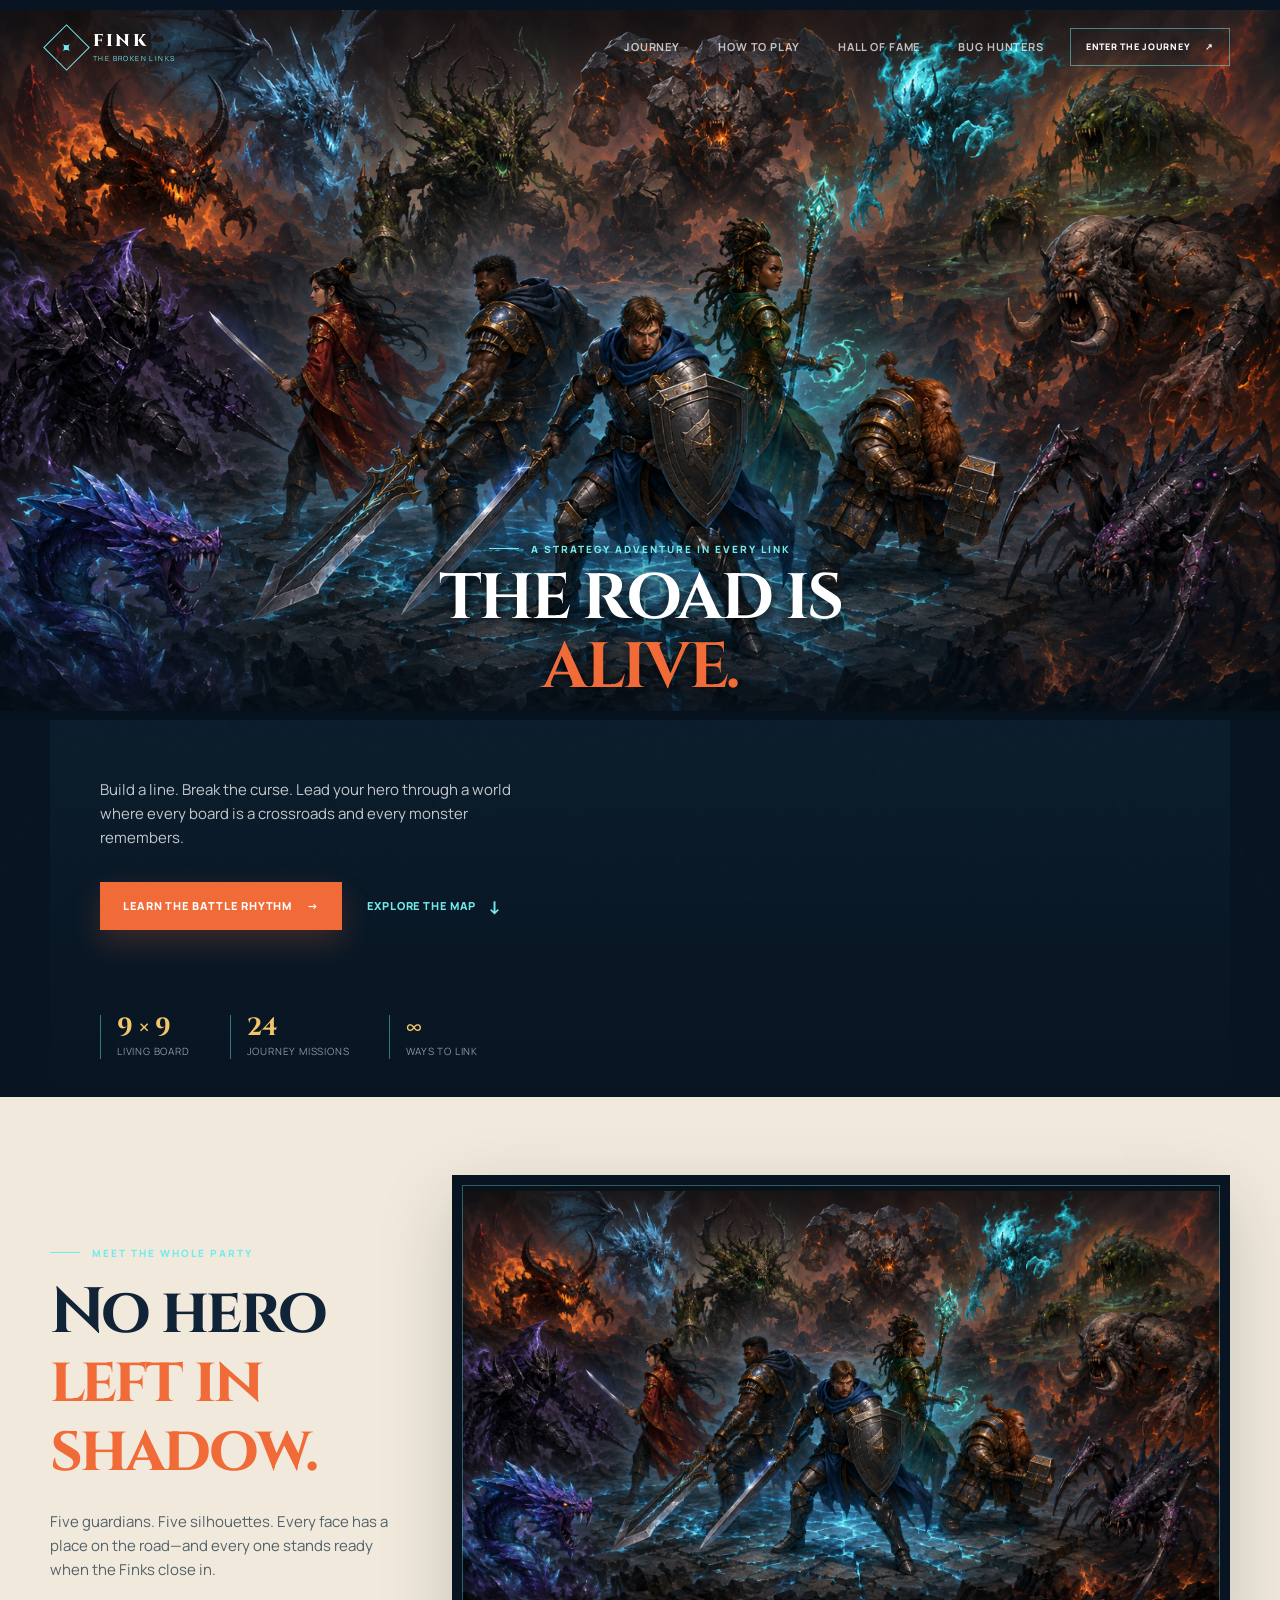
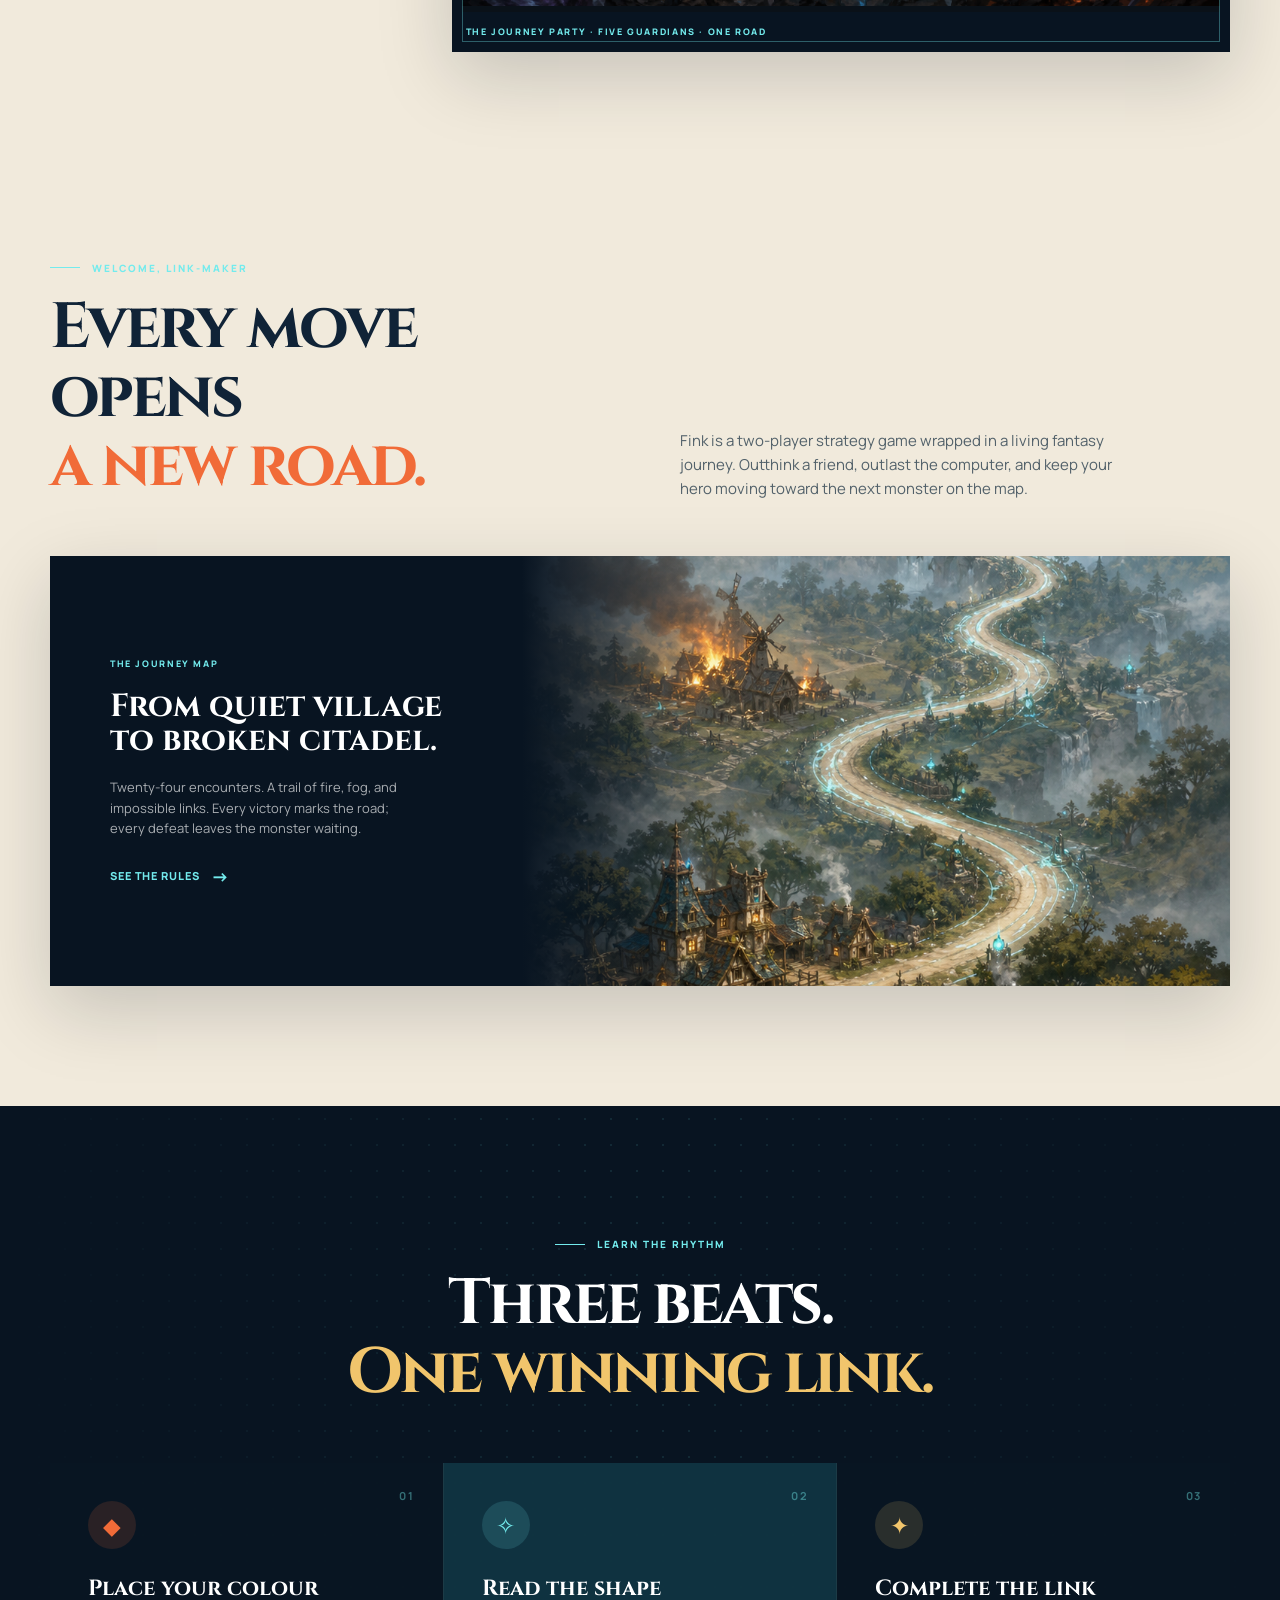
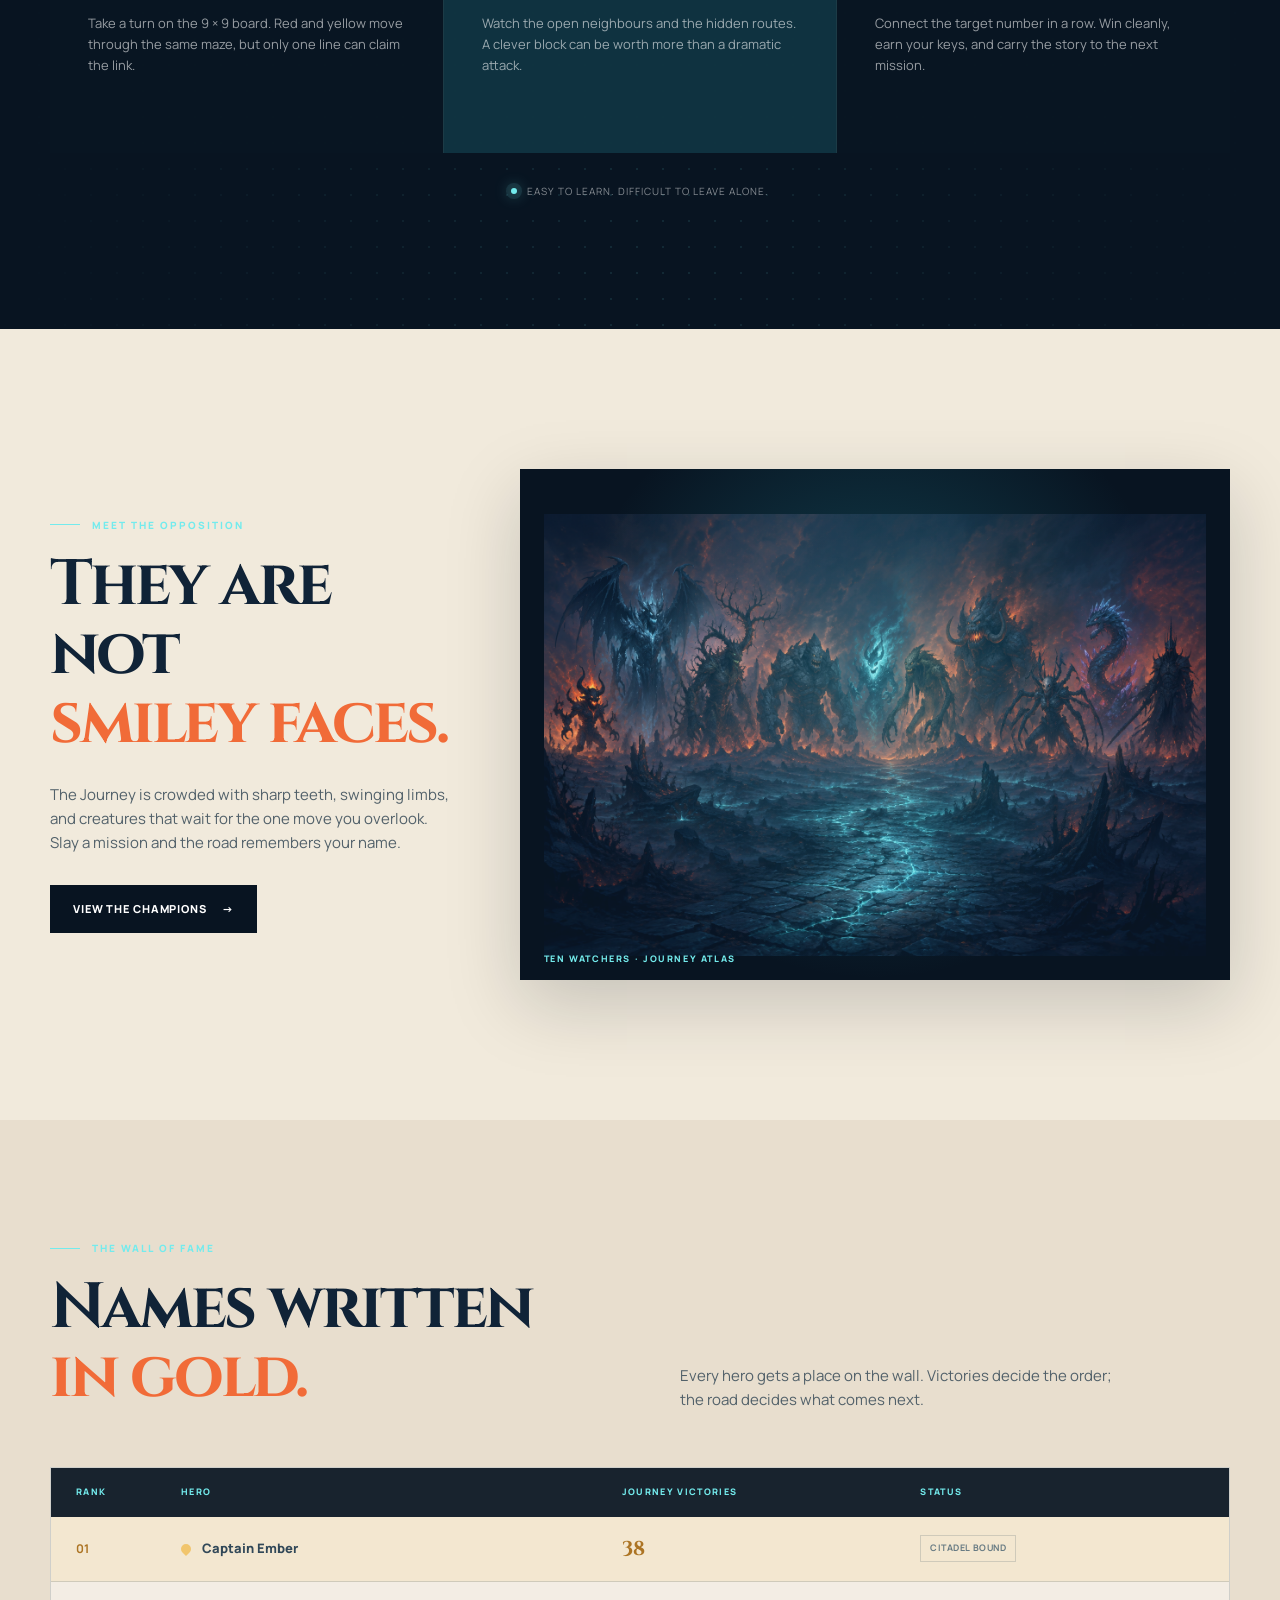
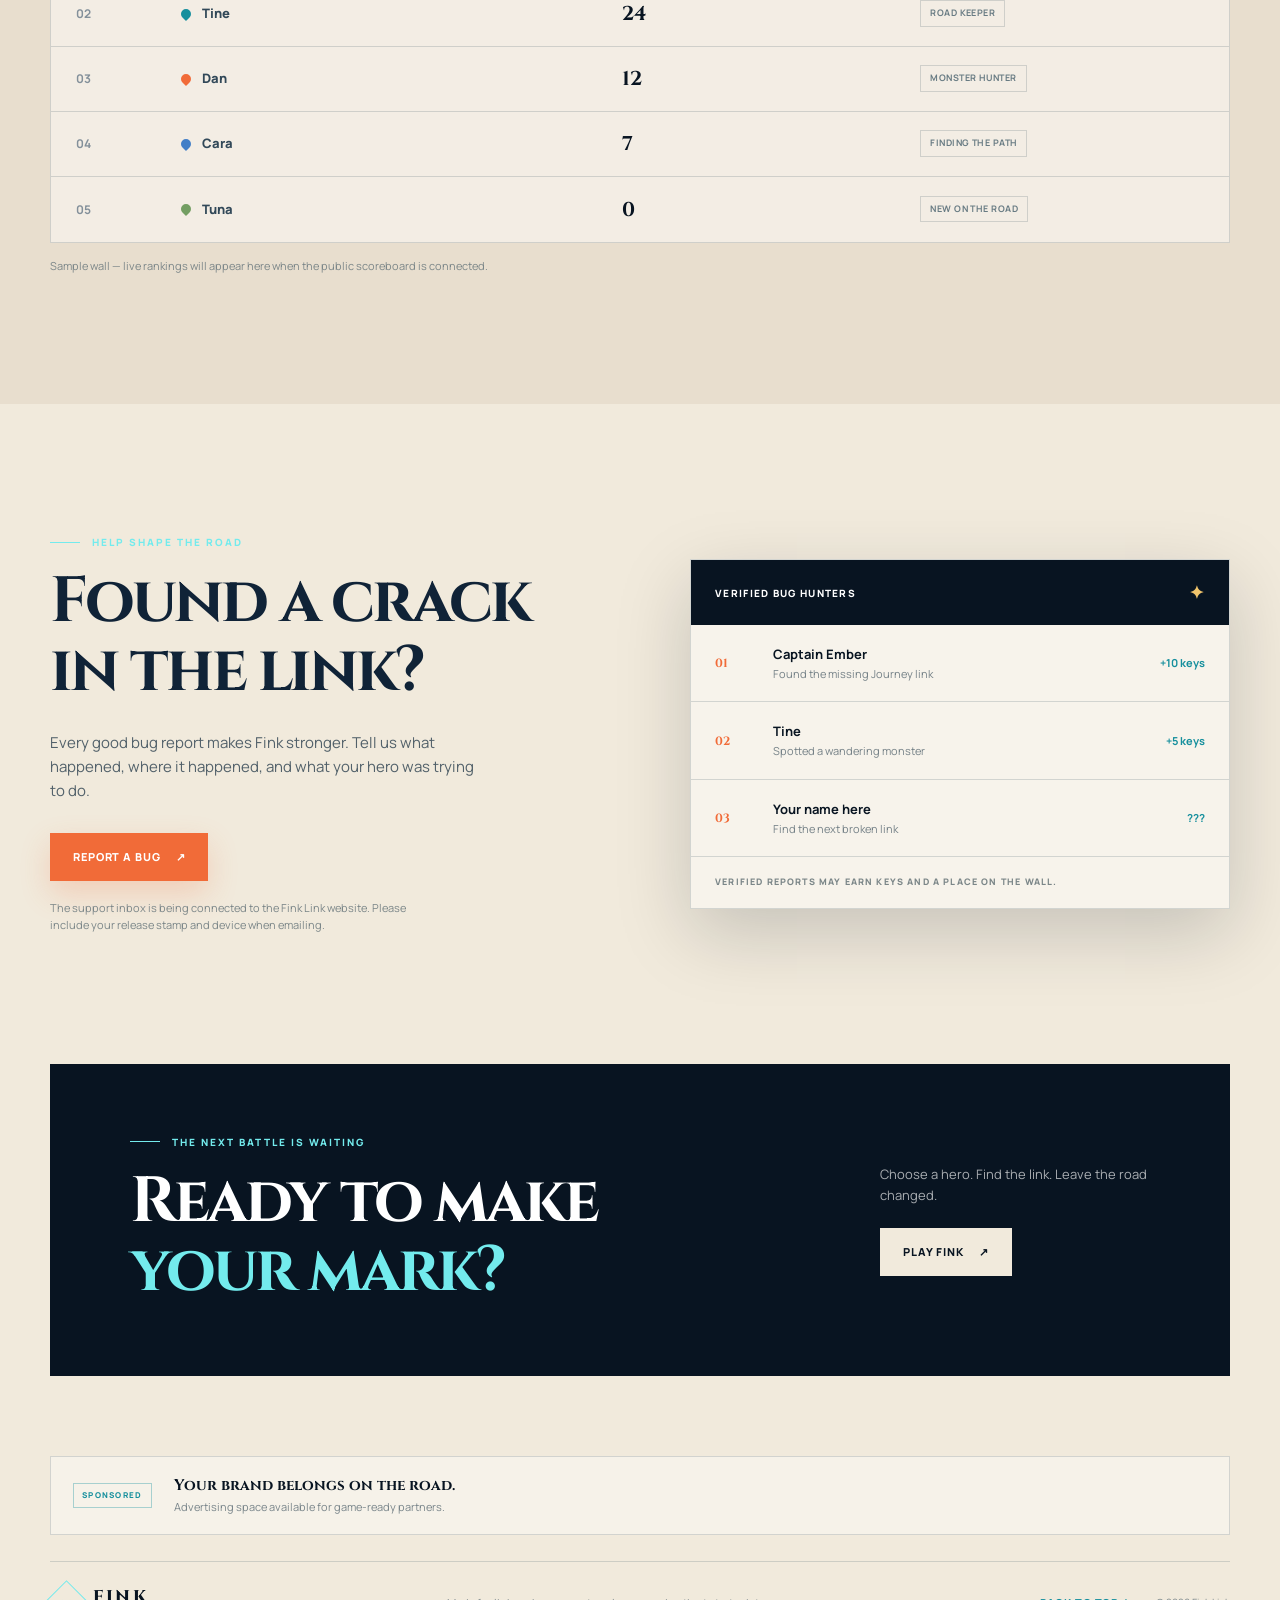
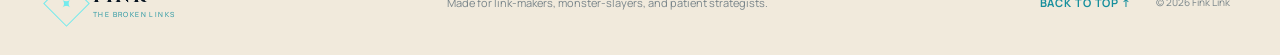
==== commit f958b96e: "Add sponsored placement and update support email" ====
--- a/index.html
+++ b/index.html
@@ -152,7 +152,7 @@
           <p class="eyebrow"><span class="eyebrow-line"></span> Help shape the road</p>
           <h2>Found a crack<br>in the link?</h2>
           <p class="lede">Every good bug report makes Fink stronger. Tell us what happened, where it happened, and what your hero was trying to do.</p>
-          <a class="button button-primary" href="mailto:bugs@finklink.game?subject=Fink%20bug%20report">Report a bug <span aria-hidden="true">↗</span></a>
+          <a class="button button-primary" href="mailto:bugs@finklinks.game?subject=Fink%20bug%20report">Report a bug <span aria-hidden="true">↗</span></a>
           <p class="small-note">The support inbox is being connected to the Fink Link website. Please include your release stamp and device when emailing.</p>
         </div>
         <div class="bug-board">
@@ -248,11 +248,20 @@
     </section>
   </main>
 
+  <aside class="ad-space shell" aria-label="Sponsored placement">
+    <span class="ad-space-label">Sponsored</span>
+    <div>
+      <strong>Your brand belongs on the road.</strong>
+      <p>Advertising space available for game-ready partners.</p>
+    </div>
+  </aside>
+
   <footer class="site-footer shell">
     <a class="brand" href="#top"><span class="brand-mark" aria-hidden="true">✦</span><span><strong>FINK</strong><small>THE BROKEN LINKS</small></span></a>
     <p>Made for link-makers, monster-slayers, and patient strategists.</p>
     <div class="footer-links"><a href="#top">Back to top ↑</a><span>© <span id="year"></span> Fink Link</span></div>
   </footer>
+  
   <script src="script.js"></script>
 </body>
 </html>
--- a/styles.css
+++ b/styles.css
@@ -183,6 +183,10 @@
 .final-card { display: flex; align-items: center; justify-content: space-between; gap: 40px; padding: 70px 80px; background: var(--navy); color: #fff; }
 .final-card h2 em { color: var(--cyan); }
 .final-cta-action { max-width: 270px; }.final-cta-action p { margin: 0 0 22px; color: rgba(255,255,255,.65); font-size: 13px; }
+.ad-space { display: flex; align-items: center; gap: 22px; margin-bottom: 26px; padding: 18px 22px; border: 1px solid var(--line); background: rgba(255,255,255,.35); }
+.ad-space-label { flex: 0 0 auto; padding: 5px 8px; border: 1px solid rgba(22,143,157,.35); color: var(--cyan-deep); font-size: 8px; font-weight: 800; letter-spacing: .16em; text-transform: uppercase; }
+.ad-space strong { display: block; color: var(--navy); font: 700 15px var(--display); }
+.ad-space p { margin: 2px 0 0; color: #79858a; font-size: 11px; }
 .site-footer { display: flex; align-items: center; justify-content: space-between; gap: 25px; padding-top: 25px; padding-bottom: 35px; border-top: 1px solid var(--line); }
 .site-footer .brand { color: var(--navy); }.site-footer .brand small { color: var(--cyan-deep); }
 .site-footer p { margin: 0; color: #79858a; font-size: 11px; }.footer-links { display: flex; gap: 25px; color: #79858a; font-size: 10px; }.footer-links a { color: var(--cyan-deep); }
@@ -193,6 +197,7 @@
   .hero-content { padding-top: 175px; }.split-heading, .monsters-section, .bug-layout { grid-template-columns: 1fr; gap: 35px; }.journey-card { grid-template-columns: 1fr; }.map-window { min-height: 300px; }.monsters-section { padding-top: 100px; padding-bottom: 100px; }.monster-stage { margin-top: 10px; }.bug-layout { gap: 50px; }.final-card { padding: 55px 40px; }
 }
 @media (max-width: 620px) {
+  .ad-space { align-items: flex-start; flex-direction: column; gap: 10px; }
   .shell { width: min(100% - 34px, 1180px); }.site-header { padding: 20px 17px; }.site-header .button { display: none; }.brand strong { font-size: 14px; }.hero { --hero-art-height: clamp(320px, 56.25vw, 620px); }.hero-ground-title { right: 17px; bottom: 10px; left: 17px; }.hero-ground-title .eyebrow { margin-bottom: 5px; font-size: 7px; }.hero-ground-title h1 { font-size: clamp(27px, 8vw, 48px); }.hero-content { padding: 30px 17px; }.hero-copy { font-size: 14px; }.hero-actions { align-items: flex-start; flex-direction: column; gap: 18px; }.hero-stats { gap: 20px; margin-top: 38px; }.hero-stats strong { font-size: 20px; }.hero-stats span { font-size: 8px; }.section { padding: 90px 0; }.party-spotlight { display: block; padding-top: 72px; padding-bottom: 72px; }.party-spotlight-heading { margin-bottom: 34px; }.party-spotlight-art { padding: 6px; }.party-spotlight-art::after { inset: 6px; }.party-spotlight-art figcaption { font-size: 7px; }.journey-card-copy { padding: 38px 28px; }.map-window { min-height: 235px; }.rule-grid { grid-template-columns: 1fr; }.rule-card { min-height: 230px; }.monsters-section { padding-top: 85px; padding-bottom: 85px; }.monster-stage { padding: 34px 8px 28px; }.stage-caption { left: 10px; font-size: 7px; }.scoreboard-head, .score-row { grid-template-columns: 38px 1.35fr .5fr; padding: 14px 14px; gap: 8px; }.scoreboard-head span:last-child, .status-pill { display: none; }.score-row { min-height: 58px; font-size: 11px; }.score-row b { font-size: 16px; }.final-card { display: block; padding: 43px 28px; }.final-cta-action { margin-top: 30px; }.site-footer { align-items: flex-start; flex-direction: column; }.footer-links { flex-wrap: wrap; }
   .mockup-overlay { padding: 12px; }.mockup-toolbar { padding: 15px; }.mockup-art img { min-height: 265px; object-fit: cover; object-position: 52% center; }.mockup-notes { grid-template-columns: 1fr; gap: 25px; padding: 32px 24px 35px; }
   .mockup2-intro { padding: 38px 24px 30px; }.mockup2-hero-art img { min-height: 390px; object-position: 50% center; }.hero-marker { font-size: 7px; }.hero-marker b { width: 20px; height: 20px; font-size: 8px; }.marker-chinese { bottom: 7%; left: 2%; }.marker-black-male { bottom: 4%; left: 21%; }.marker-lead { bottom: 2%; left: 45%; }.marker-black-female { bottom: 5%; left: 67%; }.marker-dwarf { right: 1%; bottom: 9%; }.mockup2-monster-art img { min-height: 245px; }.monster-count { right: 17px; bottom: 15px; }.monster-count strong { font-size: 38px; }.monster-count span { font-size: 8px; }
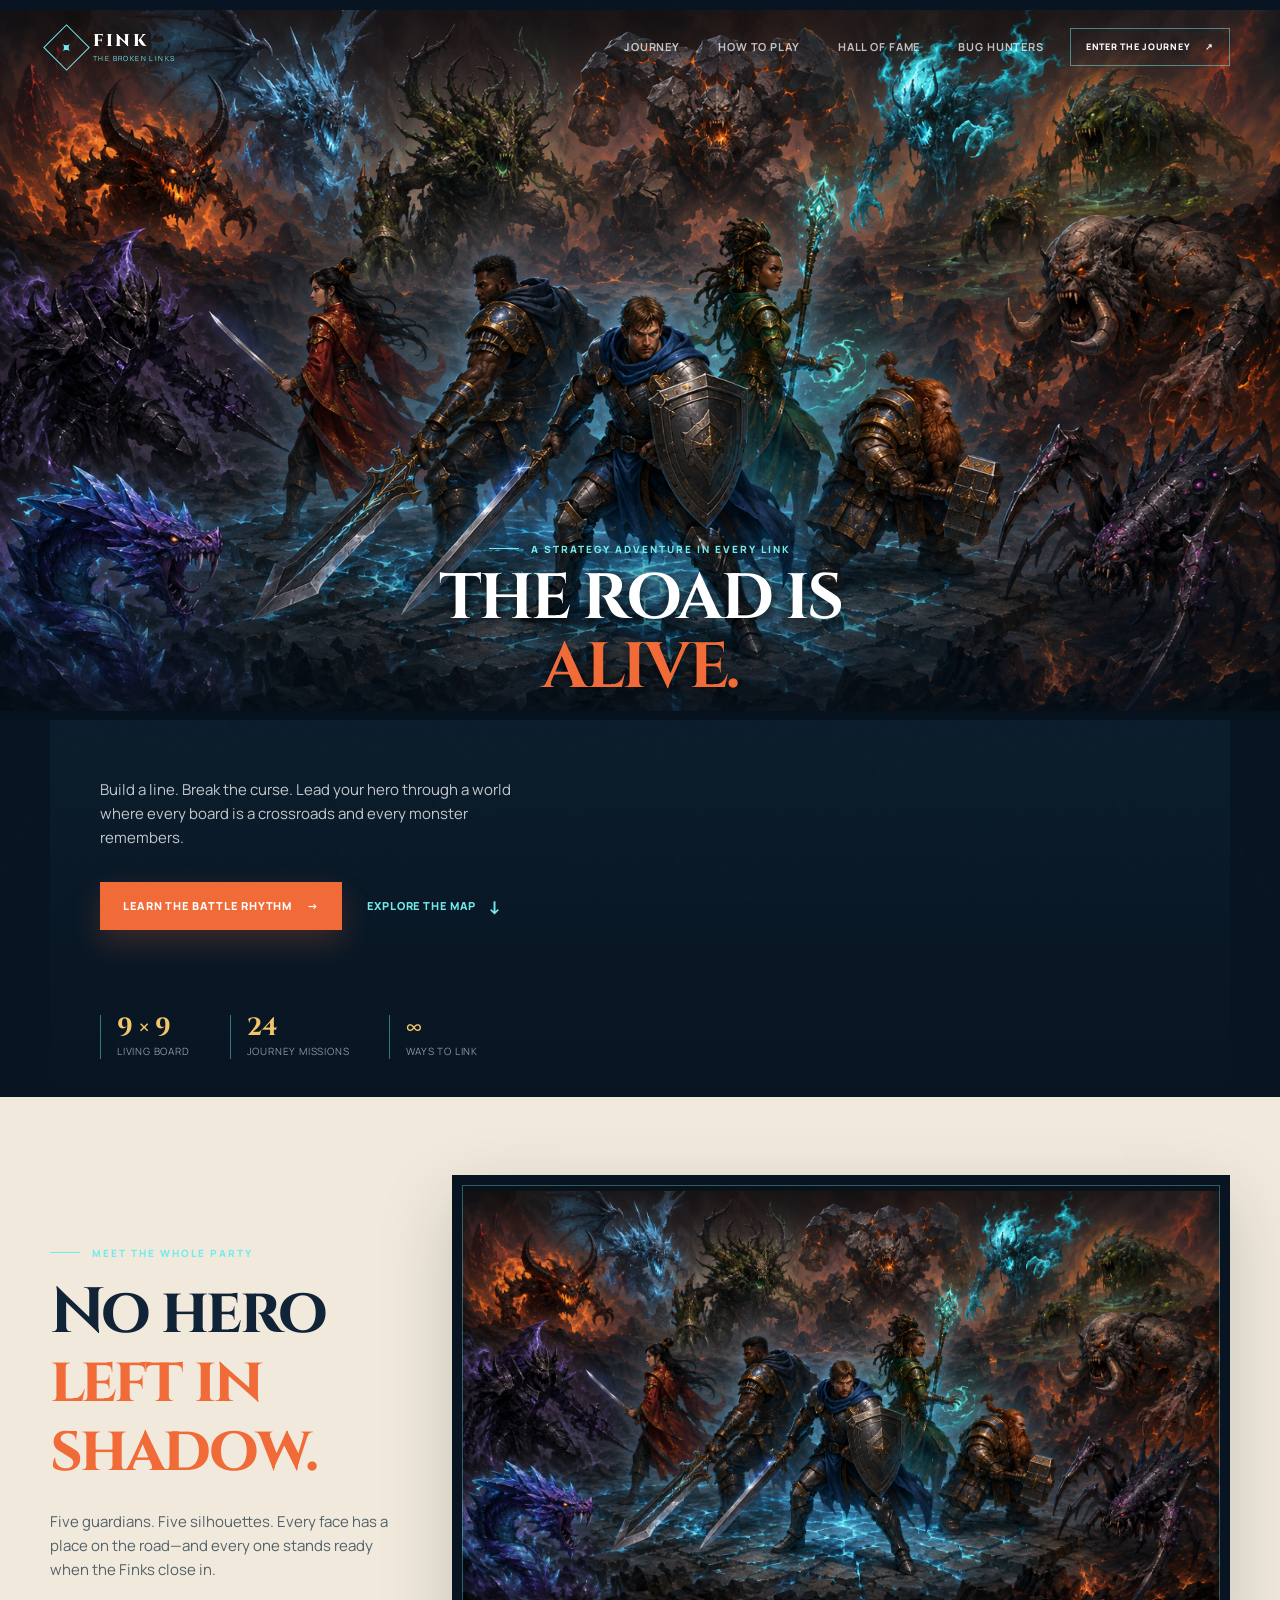
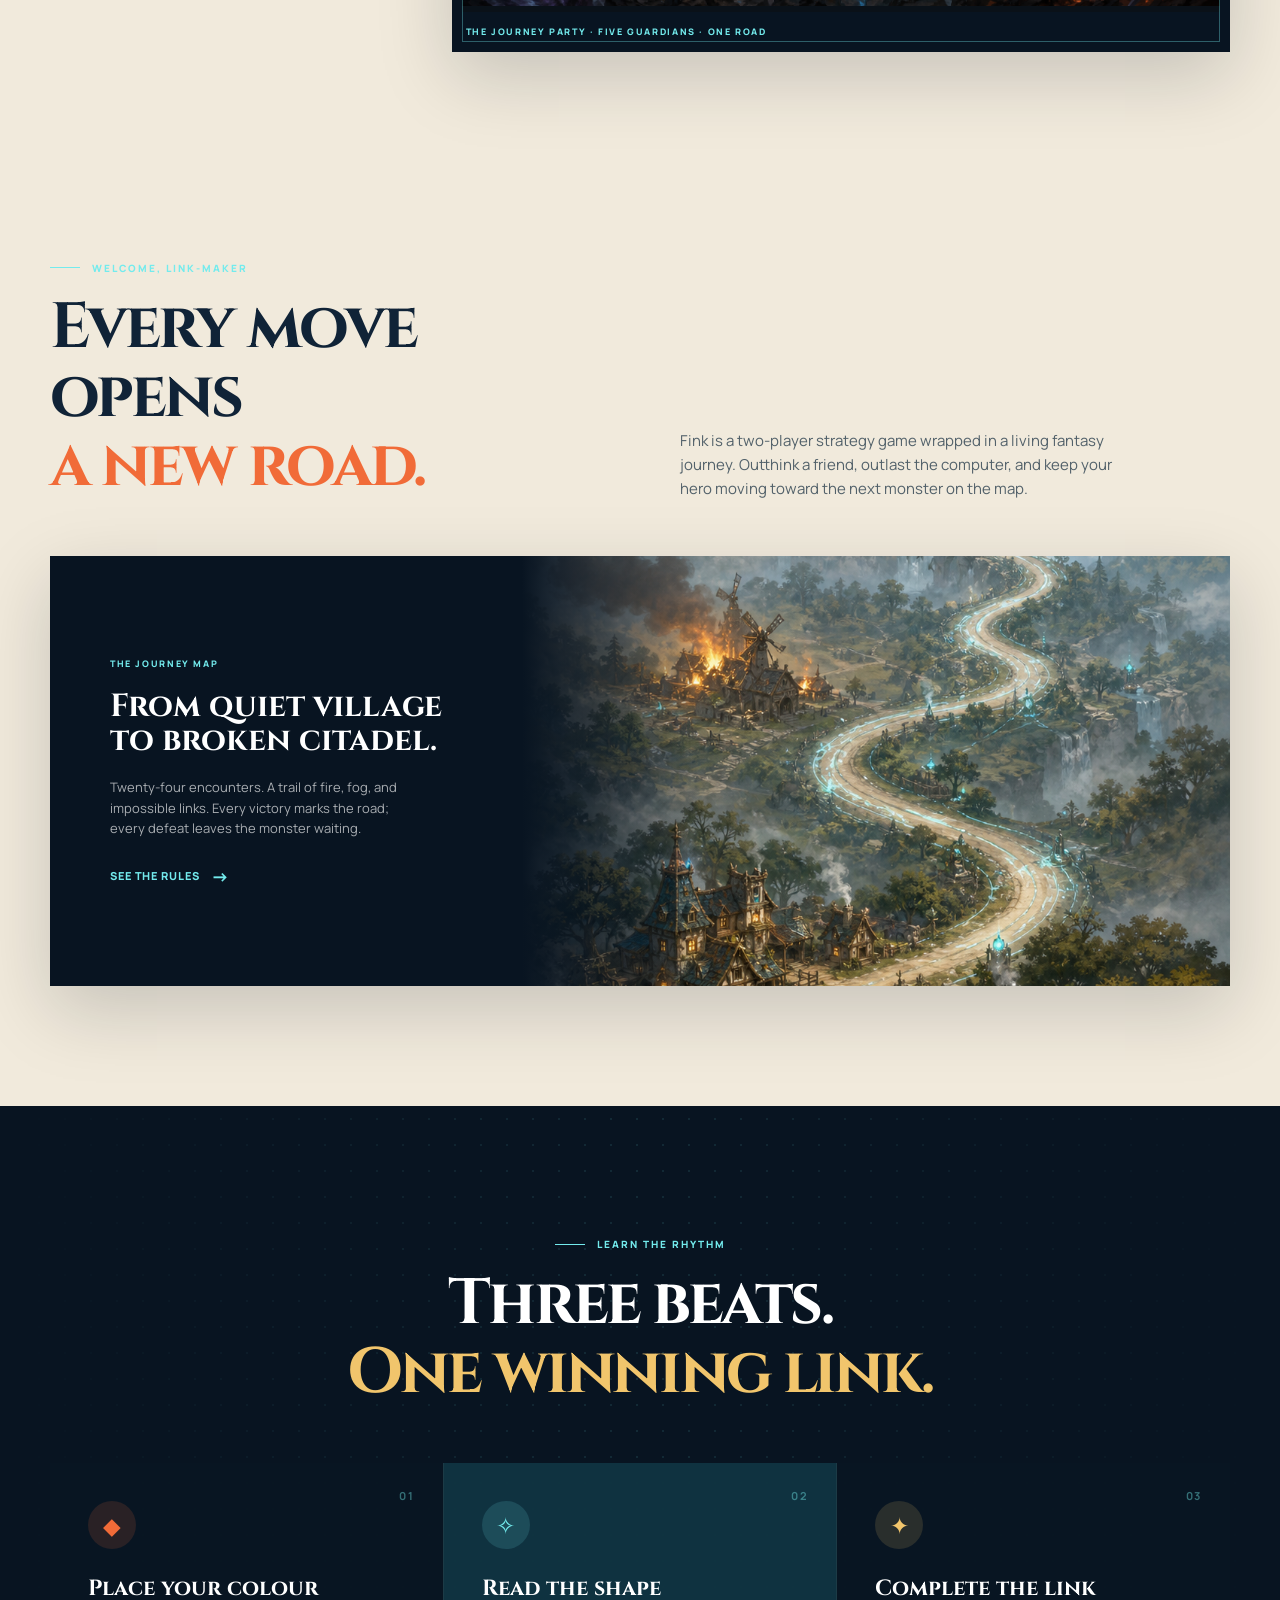
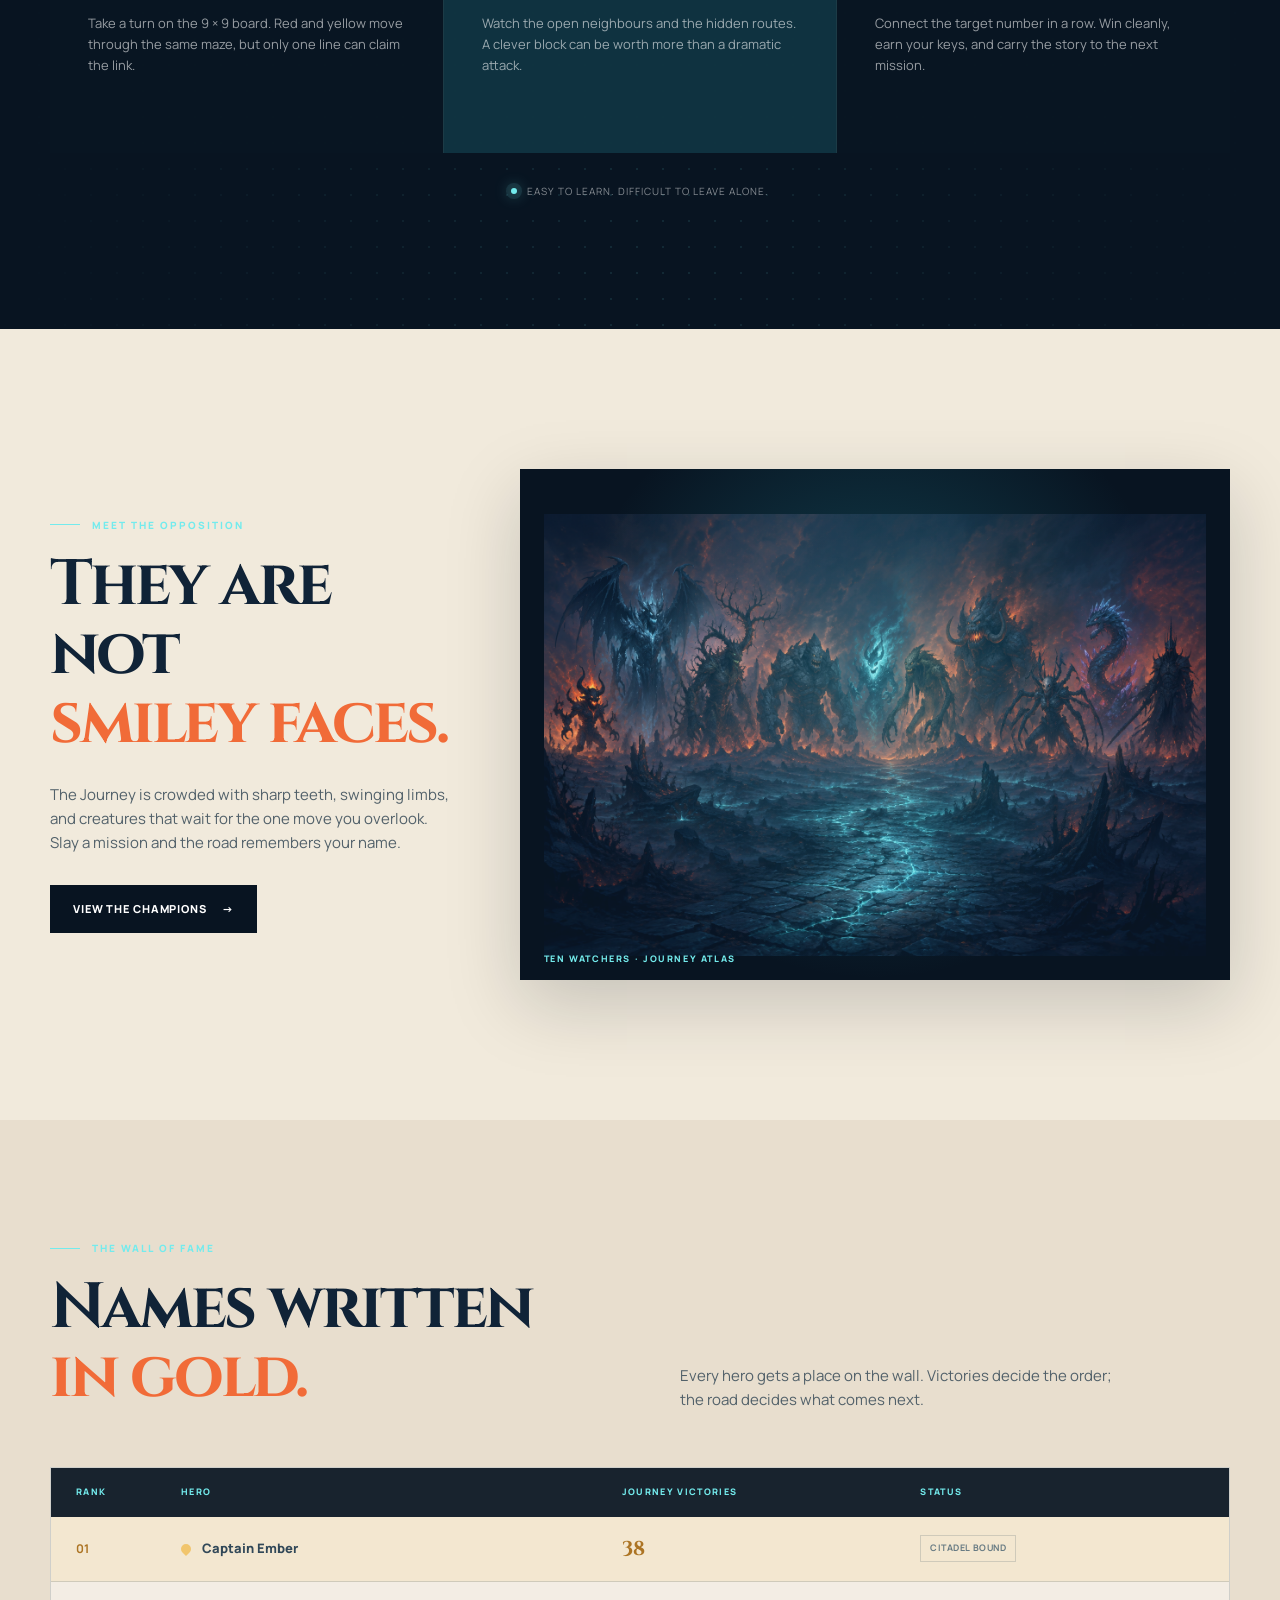
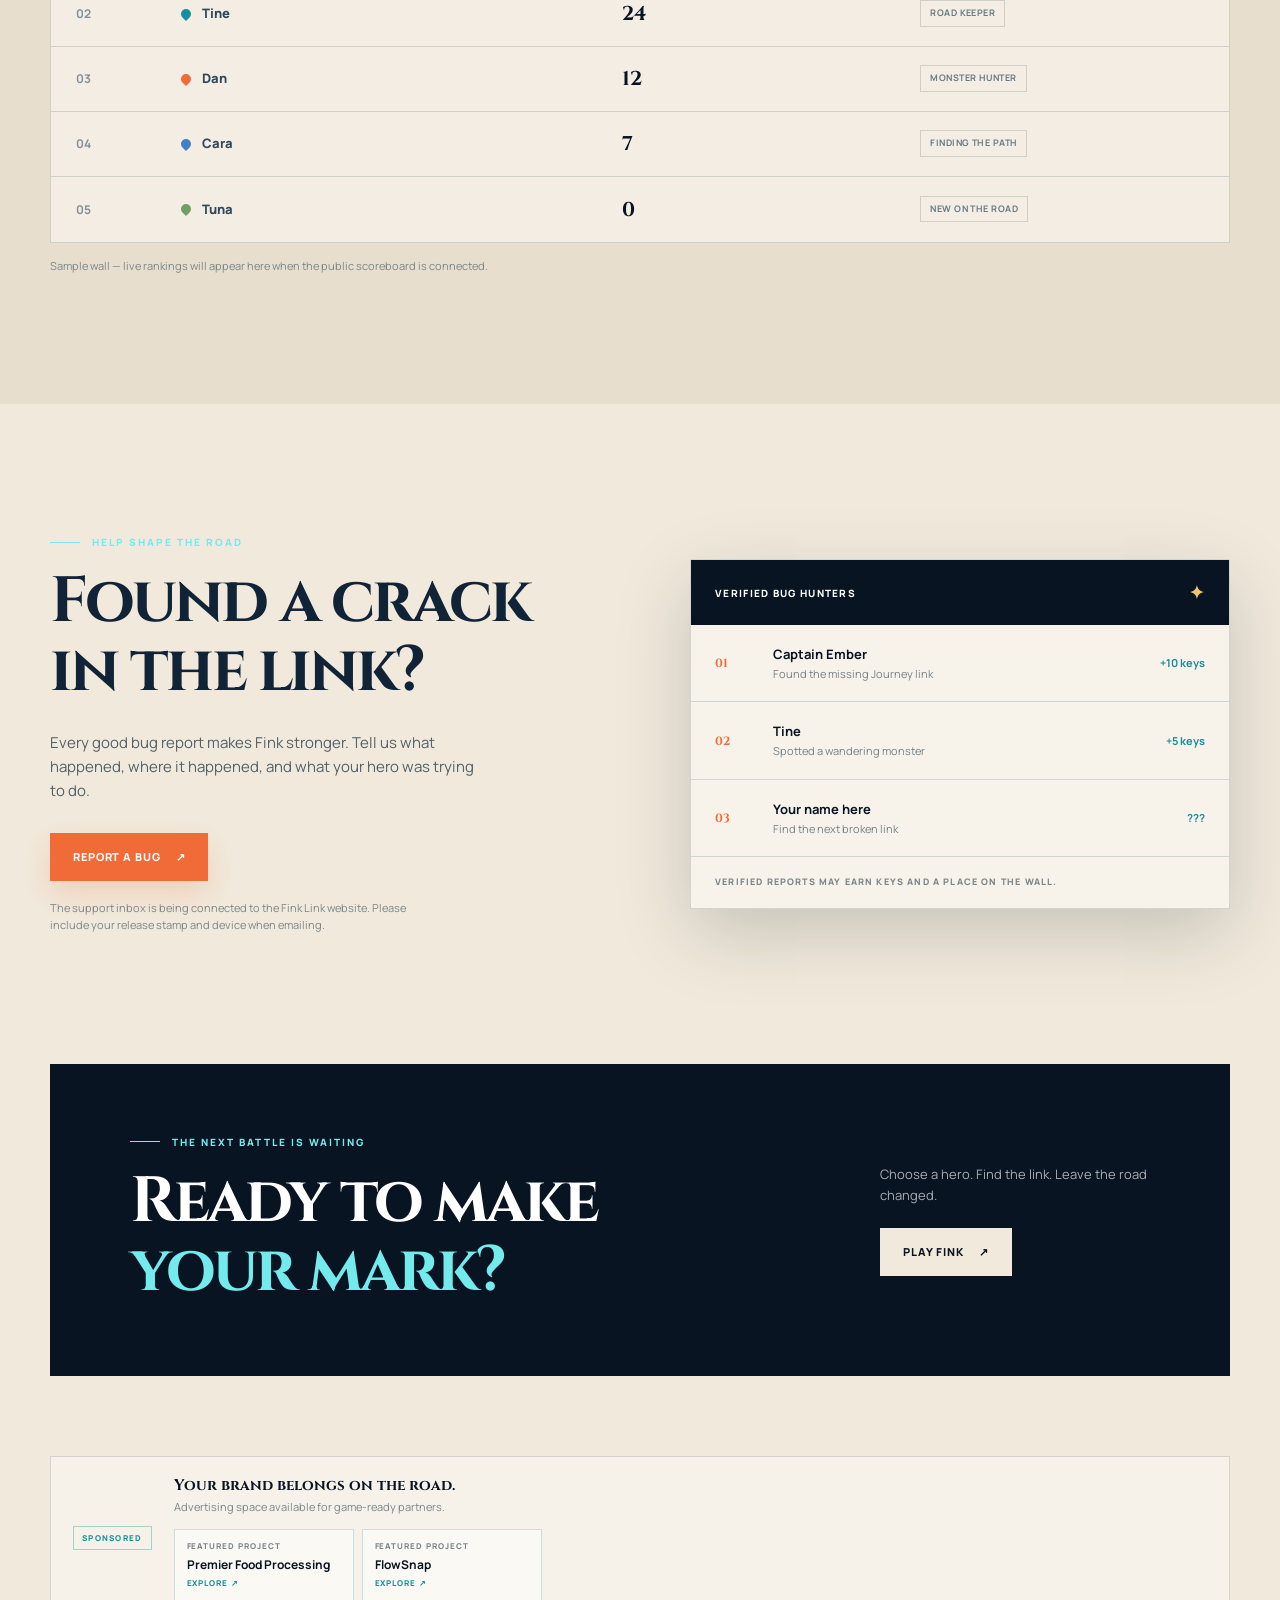
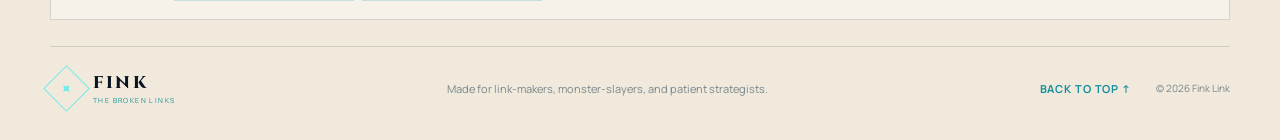
==== commit cbd76bd4: "Feature Premier Food Processing and FlowSnap" ====
--- a/index.html
+++ b/index.html
@@ -253,6 +253,18 @@
     <div>
       <strong>Your brand belongs on the road.</strong>
       <p>Advertising space available for game-ready partners.</p>
+      <div class="ad-space-products" aria-label="Featured projects">
+        <a class="ad-space-product" href="https://premierfoodprocessing.github.io/PFPWeb/" target="_blank" rel="noreferrer">
+          <span>Featured project</span>
+          <b>Premier Food Processing</b>
+          <small>Explore ↗</small>
+        </a>
+        <a class="ad-space-product" href="https://premierfoodprocessing.github.io/flowsnap/" target="_blank" rel="noreferrer">
+          <span>Featured project</span>
+          <b>FlowSnap</b>
+          <small>Explore ↗</small>
+        </a>
+      </div>
     </div>
   </aside>
 
--- a/styles.css
+++ b/styles.css
@@ -187,6 +187,12 @@
 .ad-space-label { flex: 0 0 auto; padding: 5px 8px; border: 1px solid rgba(22,143,157,.35); color: var(--cyan-deep); font-size: 8px; font-weight: 800; letter-spacing: .16em; text-transform: uppercase; }
 .ad-space strong { display: block; color: var(--navy); font: 700 15px var(--display); }
 .ad-space p { margin: 2px 0 0; color: #79858a; font-size: 11px; }
+.ad-space-products { display: flex; flex-wrap: wrap; gap: 8px; margin-top: 13px; }
+.ad-space-product { min-width: 180px; padding: 10px 12px; border: 1px solid rgba(22,143,157,.24); background: rgba(255,255,255,.48); transition: border-color .2s ease, transform .2s ease; }
+.ad-space-product:hover { border-color: var(--cyan-deep); transform: translateY(-2px); }
+.ad-space-product span, .ad-space-product small { display: block; color: #79858a; font-size: 8px; font-weight: 800; letter-spacing: .12em; text-transform: uppercase; }
+.ad-space-product b { display: block; margin: 3px 0; color: var(--navy); font-size: 12px; }
+.ad-space-product small { color: var(--cyan-deep); }
 .site-footer { display: flex; align-items: center; justify-content: space-between; gap: 25px; padding-top: 25px; padding-bottom: 35px; border-top: 1px solid var(--line); }
 .site-footer .brand { color: var(--navy); }.site-footer .brand small { color: var(--cyan-deep); }
 .site-footer p { margin: 0; color: #79858a; font-size: 11px; }.footer-links { display: flex; gap: 25px; color: #79858a; font-size: 10px; }.footer-links a { color: var(--cyan-deep); }
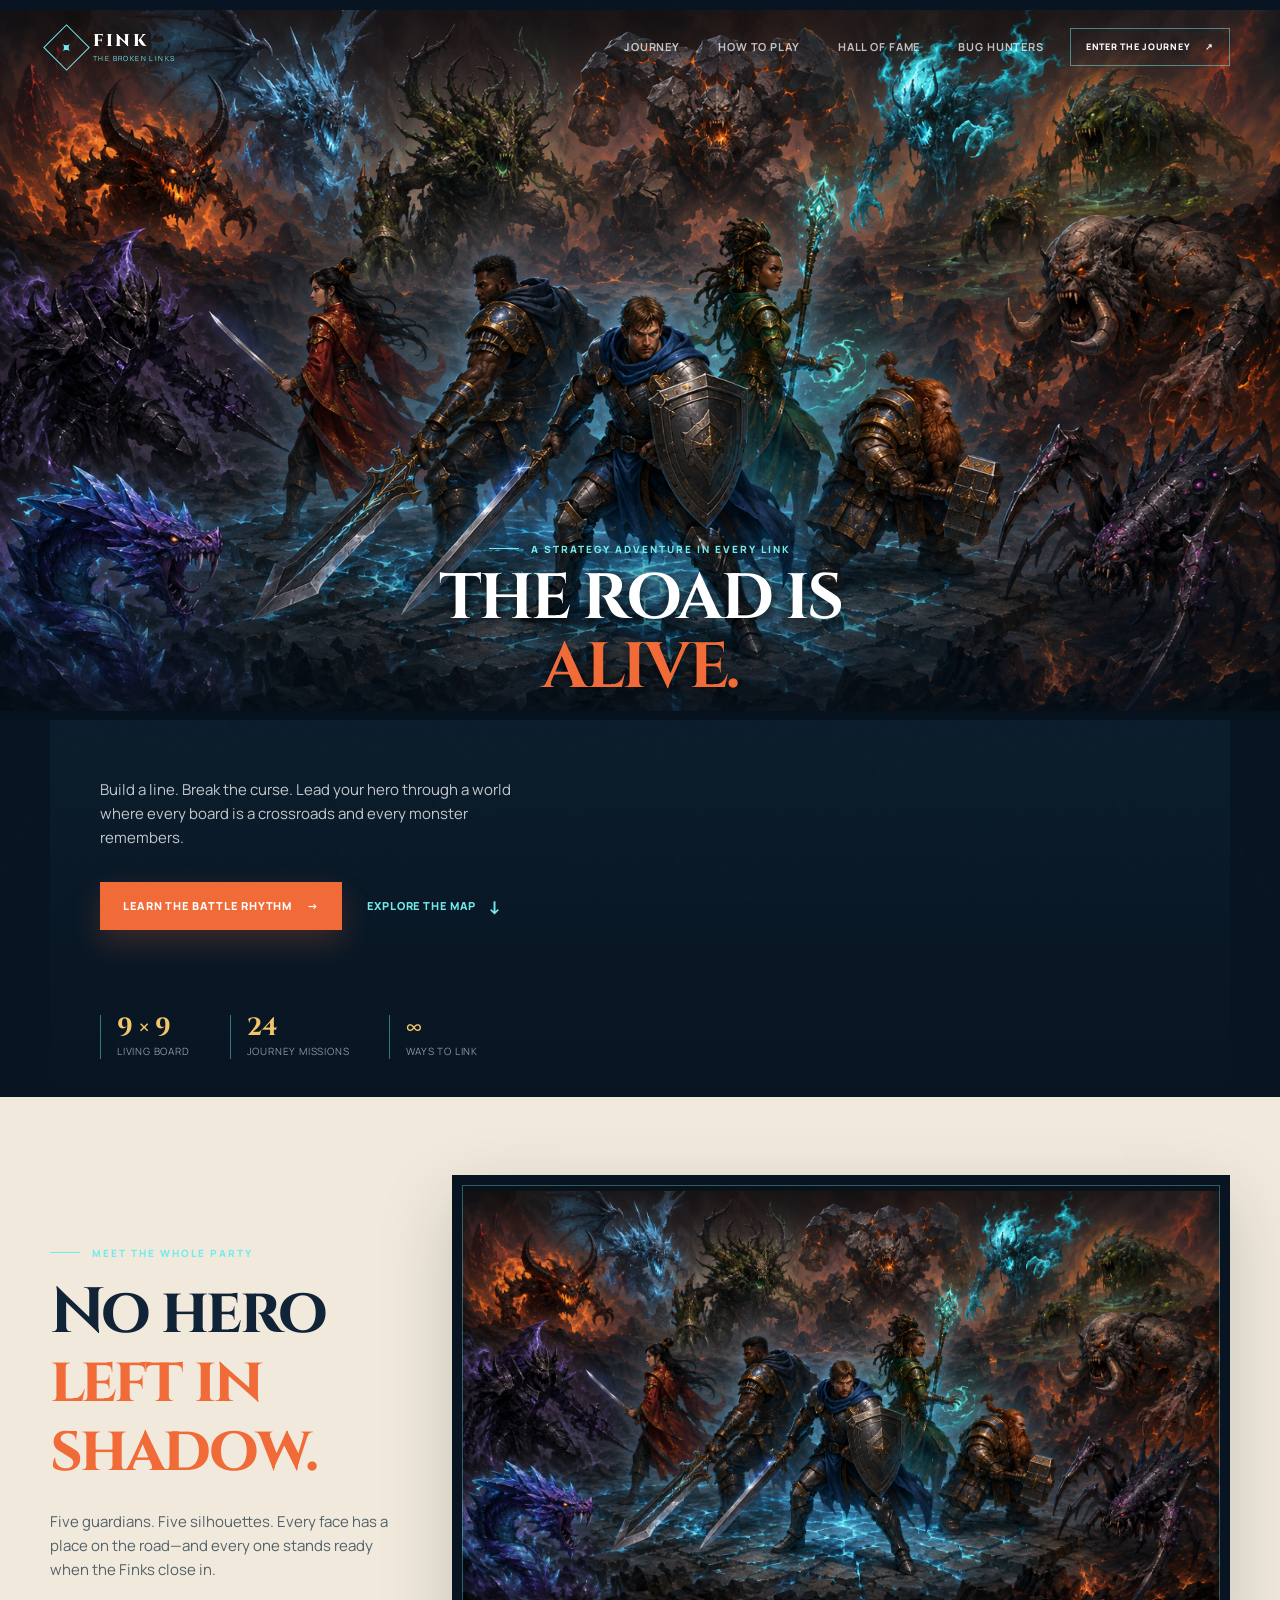
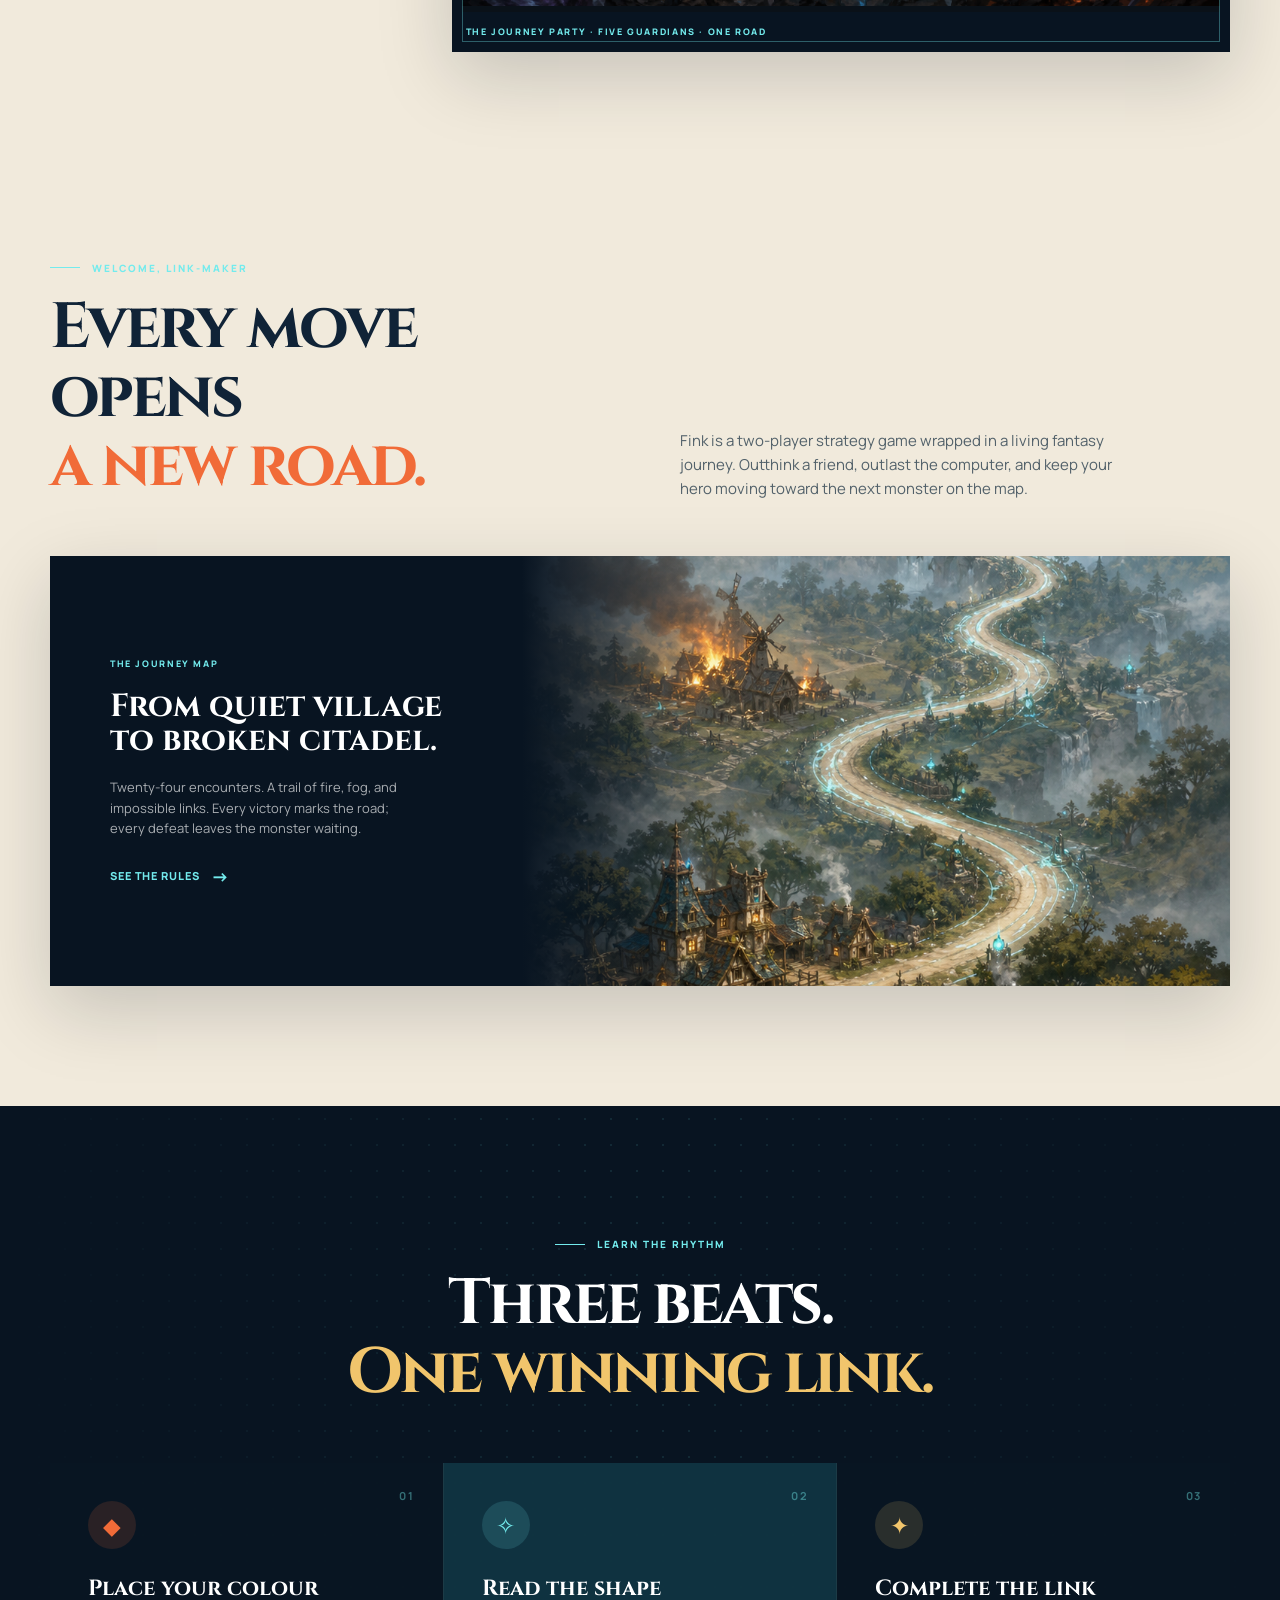
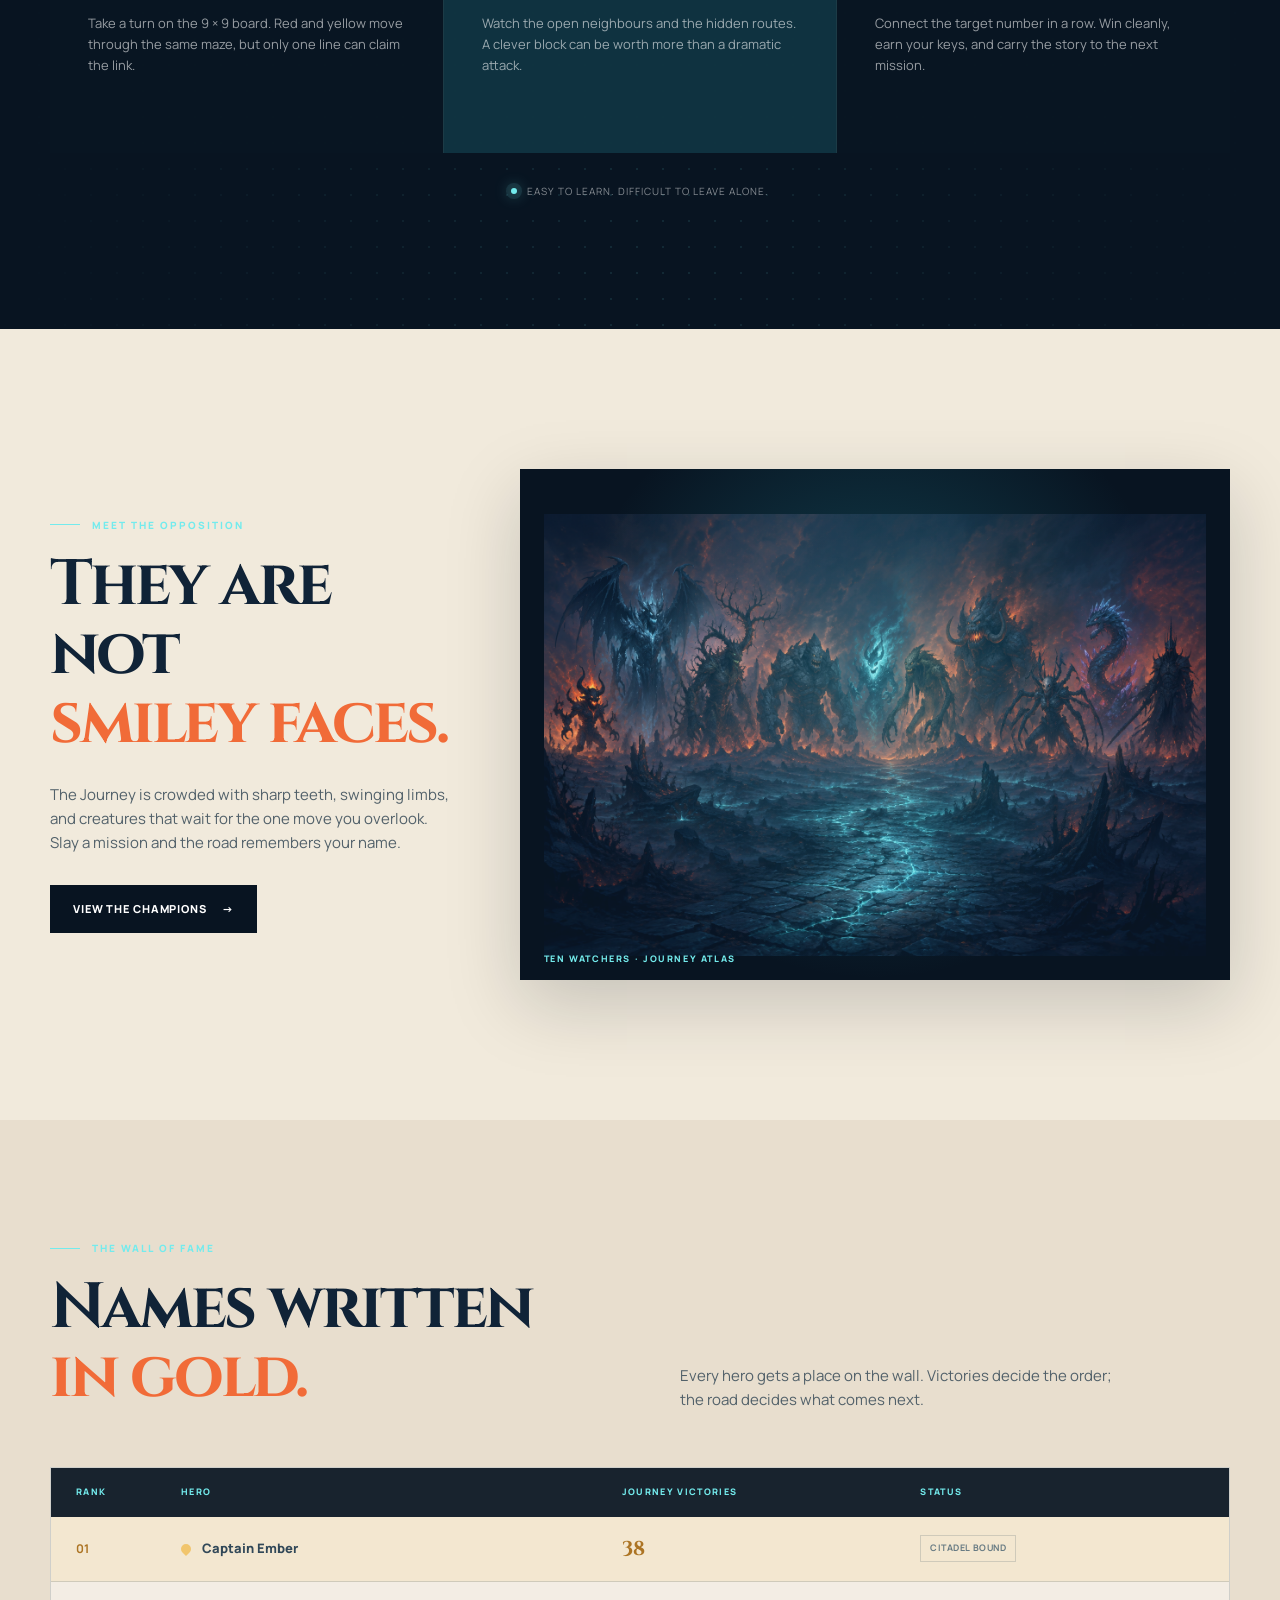
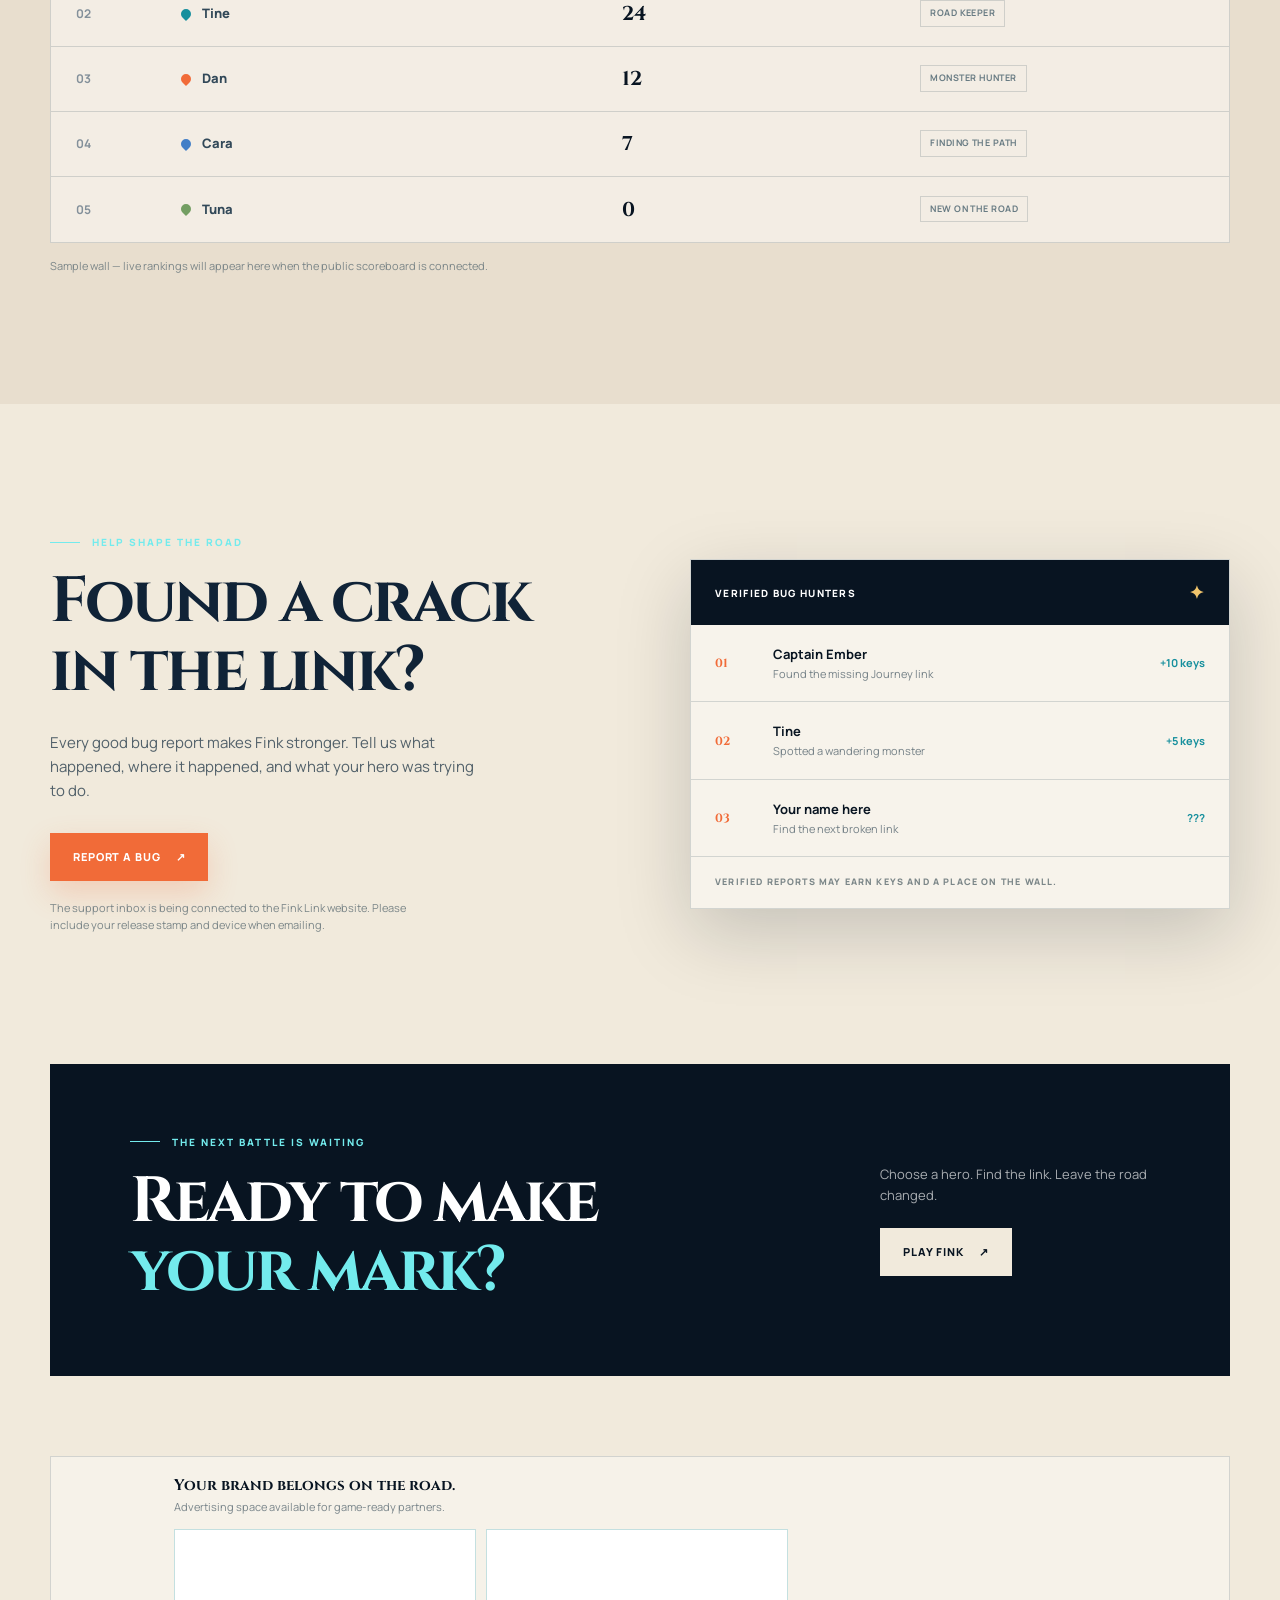
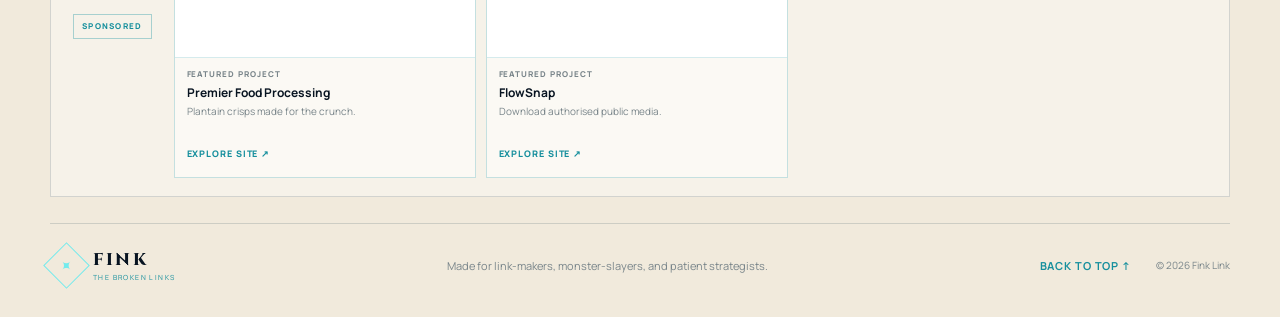
==== commit b7edffd3: "Show live previews for featured projects" ====
--- a/index.html
+++ b/index.html
@@ -254,16 +254,14 @@
       <strong>Your brand belongs on the road.</strong>
       <p>Advertising space available for game-ready partners.</p>
       <div class="ad-space-products" aria-label="Featured projects">
-        <a class="ad-space-product" href="https://premierfoodprocessing.github.io/PFPWeb/" target="_blank" rel="noreferrer">
-          <span>Featured project</span>
-          <b>Premier Food Processing</b>
-          <small>Explore ↗</small>
-        </a>
-        <a class="ad-space-product" href="https://premierfoodprocessing.github.io/flowsnap/" target="_blank" rel="noreferrer">
-          <span>Featured project</span>
-          <b>FlowSnap</b>
-          <small>Explore ↗</small>
-        </a>
+        <article class="ad-space-product">
+          <div class="ad-space-preview"><iframe src="https://premierfoodprocessing.github.io/PFPWeb/" title="Premier Food Processing site preview" loading="lazy" sandbox tabindex="-1"></iframe></div>
+          <div class="ad-space-product-copy"><span>Featured project</span><b>Premier Food Processing</b><small>Plantain crisps made for the crunch.</small><a href="https://premierfoodprocessing.github.io/PFPWeb/" target="_blank" rel="noreferrer">Explore site ↗</a></div>
+        </article>
+        <article class="ad-space-product">
+          <div class="ad-space-preview"><iframe src="https://premierfoodprocessing.github.io/flowsnap/" title="FlowSnap site preview" loading="lazy" sandbox tabindex="-1"></iframe></div>
+          <div class="ad-space-product-copy"><span>Featured project</span><b>FlowSnap</b><small>Download authorised public media.</small><a href="https://premierfoodprocessing.github.io/flowsnap/" target="_blank" rel="noreferrer">Explore site ↗</a></div>
+        </article>
       </div>
     </div>
   </aside>
--- a/styles.css
+++ b/styles.css
@@ -187,12 +187,16 @@
 .ad-space-label { flex: 0 0 auto; padding: 5px 8px; border: 1px solid rgba(22,143,157,.35); color: var(--cyan-deep); font-size: 8px; font-weight: 800; letter-spacing: .16em; text-transform: uppercase; }
 .ad-space strong { display: block; color: var(--navy); font: 700 15px var(--display); }
 .ad-space p { margin: 2px 0 0; color: #79858a; font-size: 11px; }
-.ad-space-products { display: flex; flex-wrap: wrap; gap: 8px; margin-top: 13px; }
-.ad-space-product { min-width: 180px; padding: 10px 12px; border: 1px solid rgba(22,143,157,.24); background: rgba(255,255,255,.48); transition: border-color .2s ease, transform .2s ease; }
+.ad-space-products { display: grid; grid-template-columns: repeat(2, minmax(0, 1fr)); gap: 10px; margin-top: 13px; }
+.ad-space-product { min-width: 0; overflow: hidden; border: 1px solid rgba(22,143,157,.24); background: rgba(255,255,255,.48); transition: border-color .2s ease, transform .2s ease; }
 .ad-space-product:hover { border-color: var(--cyan-deep); transform: translateY(-2px); }
-.ad-space-product span, .ad-space-product small { display: block; color: #79858a; font-size: 8px; font-weight: 800; letter-spacing: .12em; text-transform: uppercase; }
+.ad-space-preview { position: relative; height: 128px; overflow: hidden; border-bottom: 1px solid rgba(22,143,157,.18); background: #fff; }
+.ad-space-preview iframe { width: 200%; height: 256px; border: 0; transform: scale(.5); transform-origin: top left; pointer-events: none; }
+.ad-space-product-copy { padding: 10px 12px 12px; }
+.ad-space-product span { display: block; color: #79858a; font-size: 8px; font-weight: 800; letter-spacing: .12em; text-transform: uppercase; }
 .ad-space-product b { display: block; margin: 3px 0; color: var(--navy); font-size: 12px; }
-.ad-space-product small { color: var(--cyan-deep); }
+.ad-space-product small { display: block; min-height: 34px; color: #79858a; font-size: 10px; line-height: 1.35; }
+.ad-space-product a { display: inline-block; margin-top: 7px; color: var(--cyan-deep); font-size: 9px; font-weight: 800; letter-spacing: .1em; text-transform: uppercase; }
 .site-footer { display: flex; align-items: center; justify-content: space-between; gap: 25px; padding-top: 25px; padding-bottom: 35px; border-top: 1px solid var(--line); }
 .site-footer .brand { color: var(--navy); }.site-footer .brand small { color: var(--cyan-deep); }
 .site-footer p { margin: 0; color: #79858a; font-size: 11px; }.footer-links { display: flex; gap: 25px; color: #79858a; font-size: 10px; }.footer-links a { color: var(--cyan-deep); }
@@ -203,7 +207,7 @@
   .hero-content { padding-top: 175px; }.split-heading, .monsters-section, .bug-layout { grid-template-columns: 1fr; gap: 35px; }.journey-card { grid-template-columns: 1fr; }.map-window { min-height: 300px; }.monsters-section { padding-top: 100px; padding-bottom: 100px; }.monster-stage { margin-top: 10px; }.bug-layout { gap: 50px; }.final-card { padding: 55px 40px; }
 }
 @media (max-width: 620px) {
-  .ad-space { align-items: flex-start; flex-direction: column; gap: 10px; }
+  .ad-space { align-items: flex-start; flex-direction: column; gap: 10px; }.ad-space-products { grid-template-columns: 1fr; }
   .shell { width: min(100% - 34px, 1180px); }.site-header { padding: 20px 17px; }.site-header .button { display: none; }.brand strong { font-size: 14px; }.hero { --hero-art-height: clamp(320px, 56.25vw, 620px); }.hero-ground-title { right: 17px; bottom: 10px; left: 17px; }.hero-ground-title .eyebrow { margin-bottom: 5px; font-size: 7px; }.hero-ground-title h1 { font-size: clamp(27px, 8vw, 48px); }.hero-content { padding: 30px 17px; }.hero-copy { font-size: 14px; }.hero-actions { align-items: flex-start; flex-direction: column; gap: 18px; }.hero-stats { gap: 20px; margin-top: 38px; }.hero-stats strong { font-size: 20px; }.hero-stats span { font-size: 8px; }.section { padding: 90px 0; }.party-spotlight { display: block; padding-top: 72px; padding-bottom: 72px; }.party-spotlight-heading { margin-bottom: 34px; }.party-spotlight-art { padding: 6px; }.party-spotlight-art::after { inset: 6px; }.party-spotlight-art figcaption { font-size: 7px; }.journey-card-copy { padding: 38px 28px; }.map-window { min-height: 235px; }.rule-grid { grid-template-columns: 1fr; }.rule-card { min-height: 230px; }.monsters-section { padding-top: 85px; padding-bottom: 85px; }.monster-stage { padding: 34px 8px 28px; }.stage-caption { left: 10px; font-size: 7px; }.scoreboard-head, .score-row { grid-template-columns: 38px 1.35fr .5fr; padding: 14px 14px; gap: 8px; }.scoreboard-head span:last-child, .status-pill { display: none; }.score-row { min-height: 58px; font-size: 11px; }.score-row b { font-size: 16px; }.final-card { display: block; padding: 43px 28px; }.final-cta-action { margin-top: 30px; }.site-footer { align-items: flex-start; flex-direction: column; }.footer-links { flex-wrap: wrap; }
   .mockup-overlay { padding: 12px; }.mockup-toolbar { padding: 15px; }.mockup-art img { min-height: 265px; object-fit: cover; object-position: 52% center; }.mockup-notes { grid-template-columns: 1fr; gap: 25px; padding: 32px 24px 35px; }
   .mockup2-intro { padding: 38px 24px 30px; }.mockup2-hero-art img { min-height: 390px; object-position: 50% center; }.hero-marker { font-size: 7px; }.hero-marker b { width: 20px; height: 20px; font-size: 8px; }.marker-chinese { bottom: 7%; left: 2%; }.marker-black-male { bottom: 4%; left: 21%; }.marker-lead { bottom: 2%; left: 45%; }.marker-black-female { bottom: 5%; left: 67%; }.marker-dwarf { right: 1%; bottom: 9%; }.mockup2-monster-art img { min-height: 245px; }.monster-count { right: 17px; bottom: 15px; }.monster-count strong { font-size: 38px; }.monster-count span { font-size: 8px; }
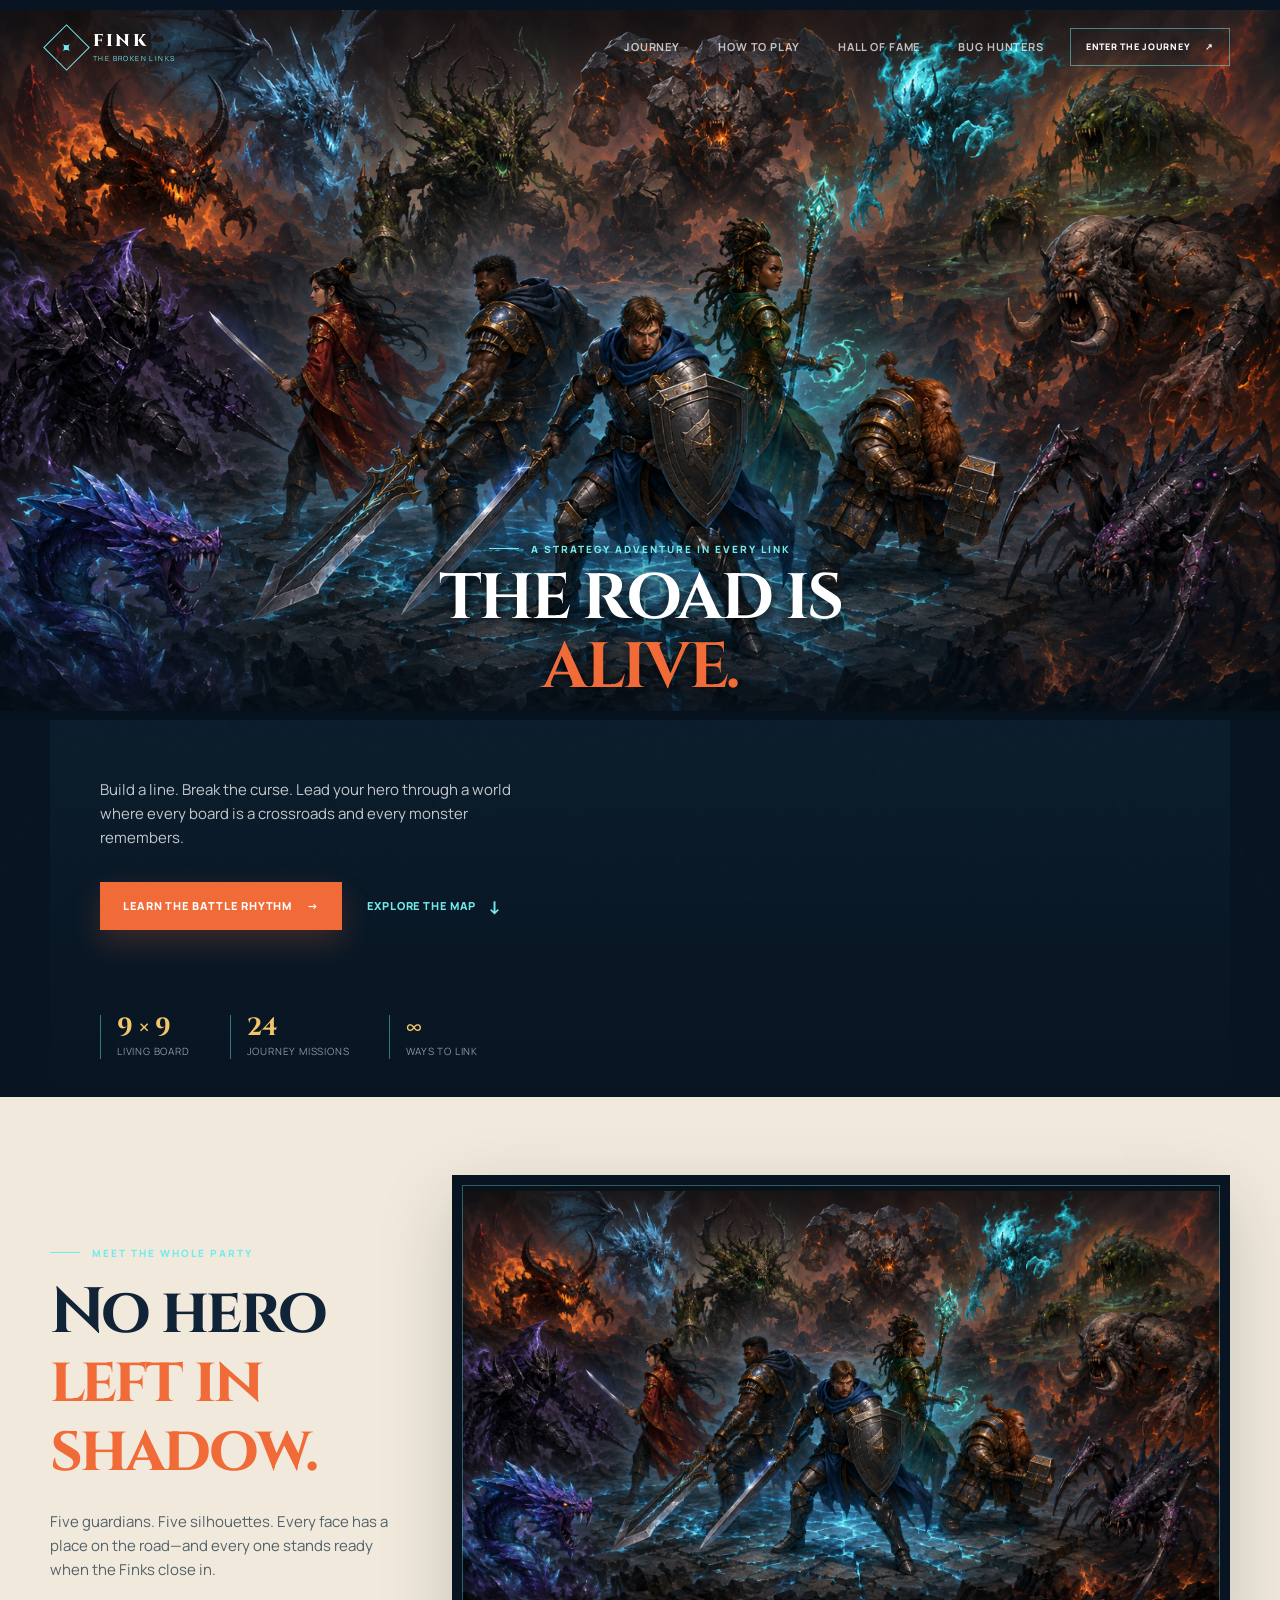
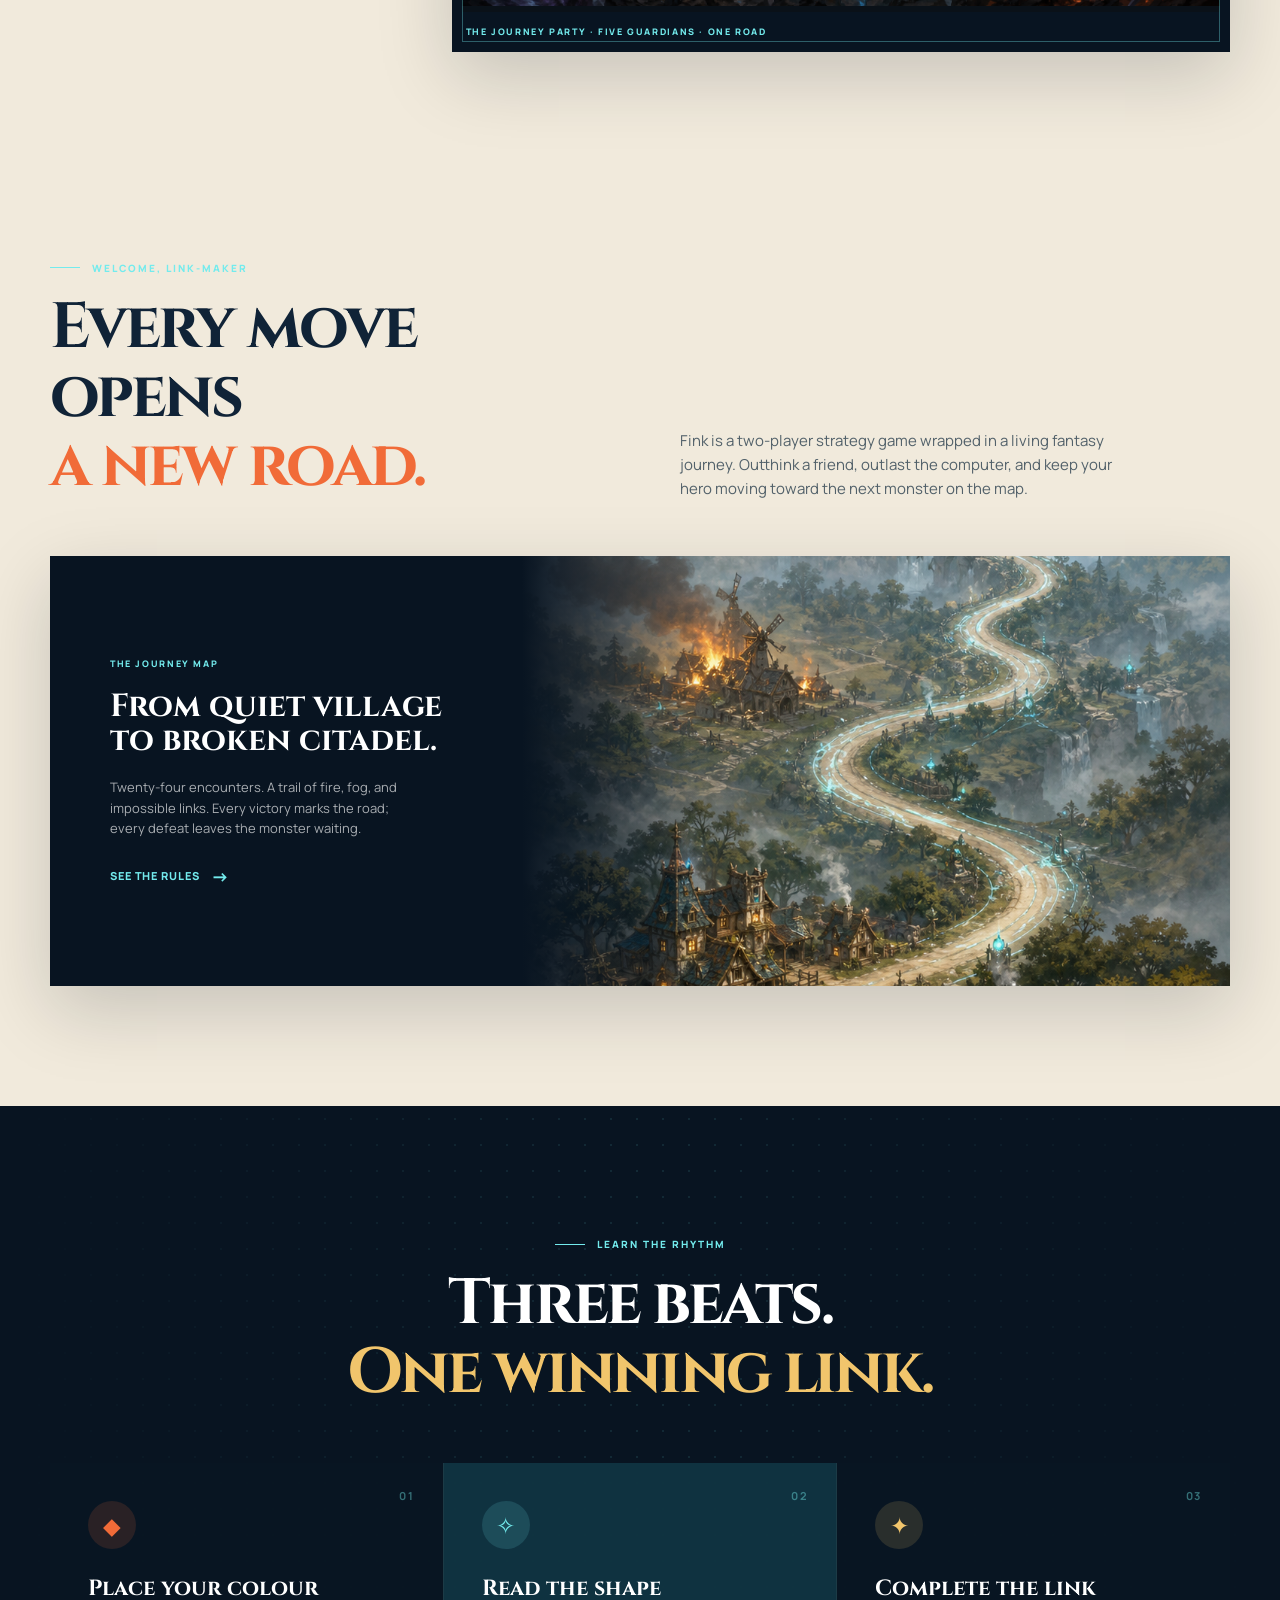
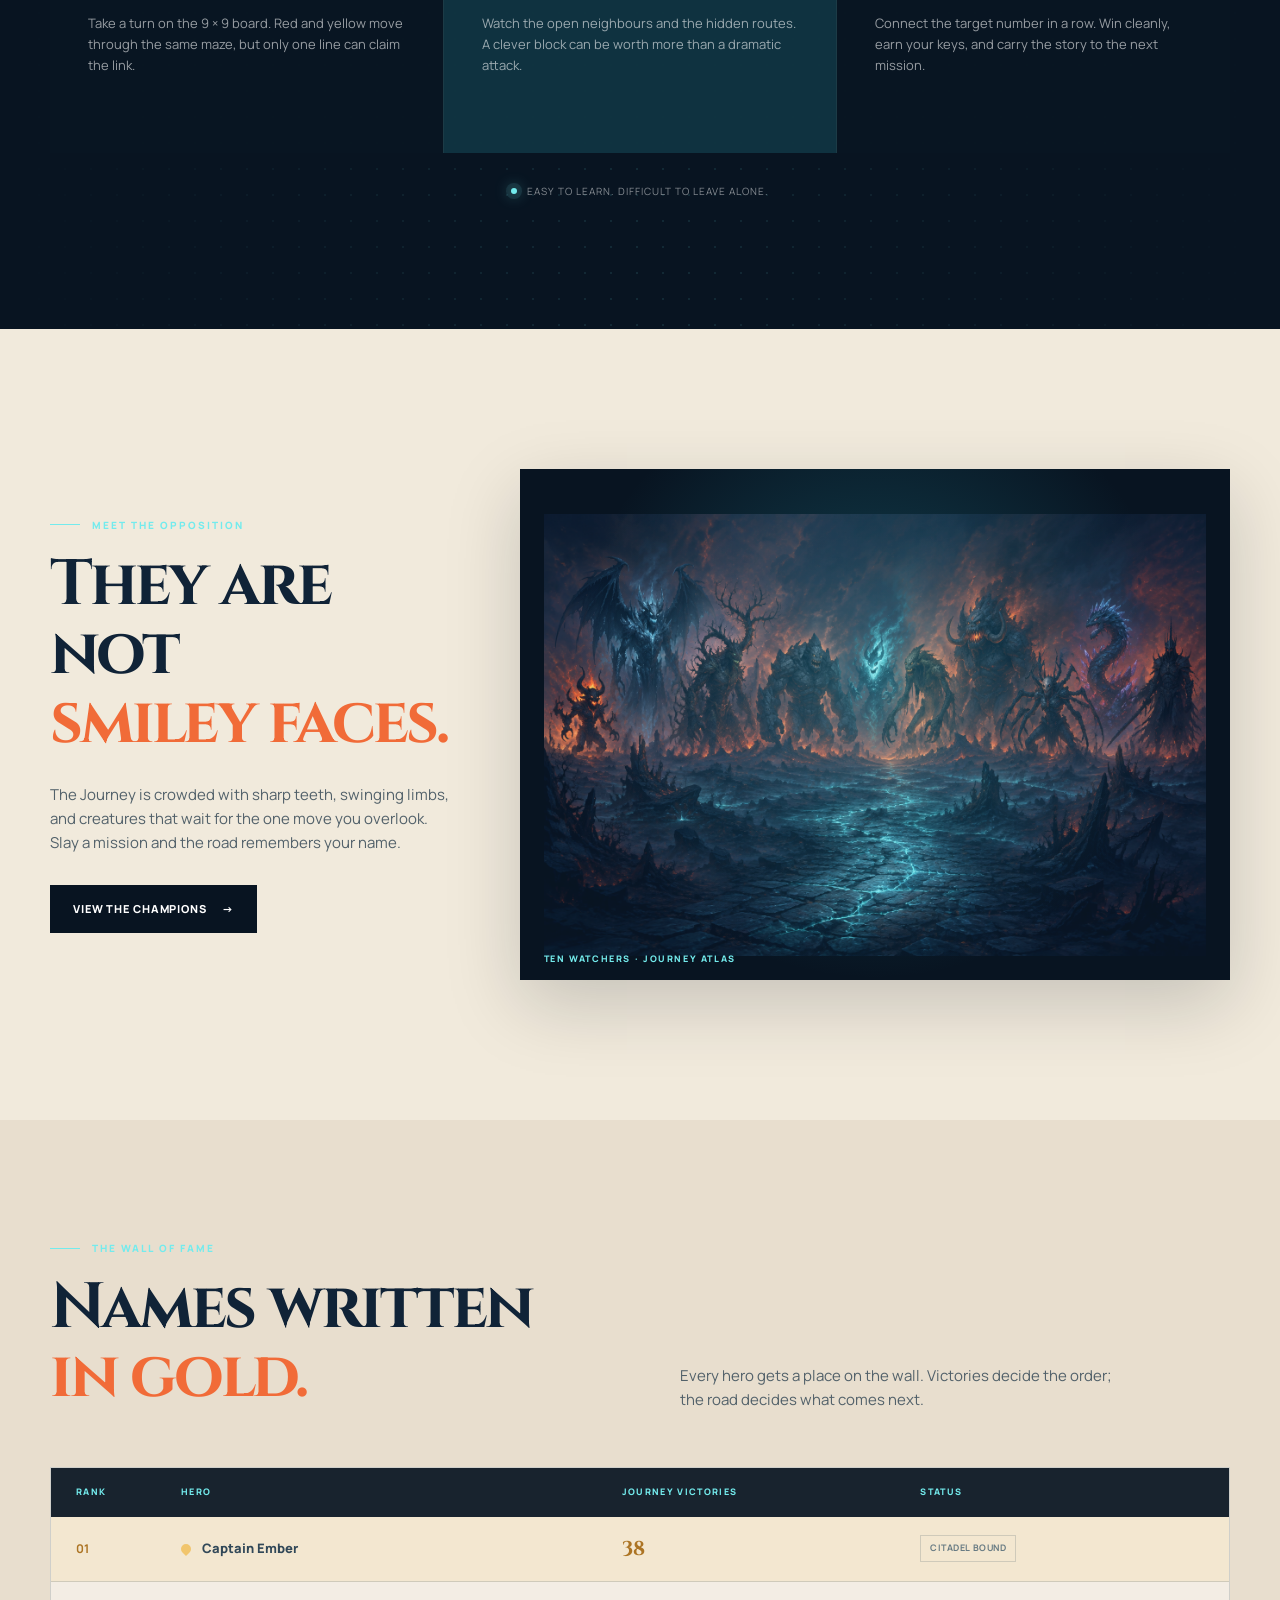
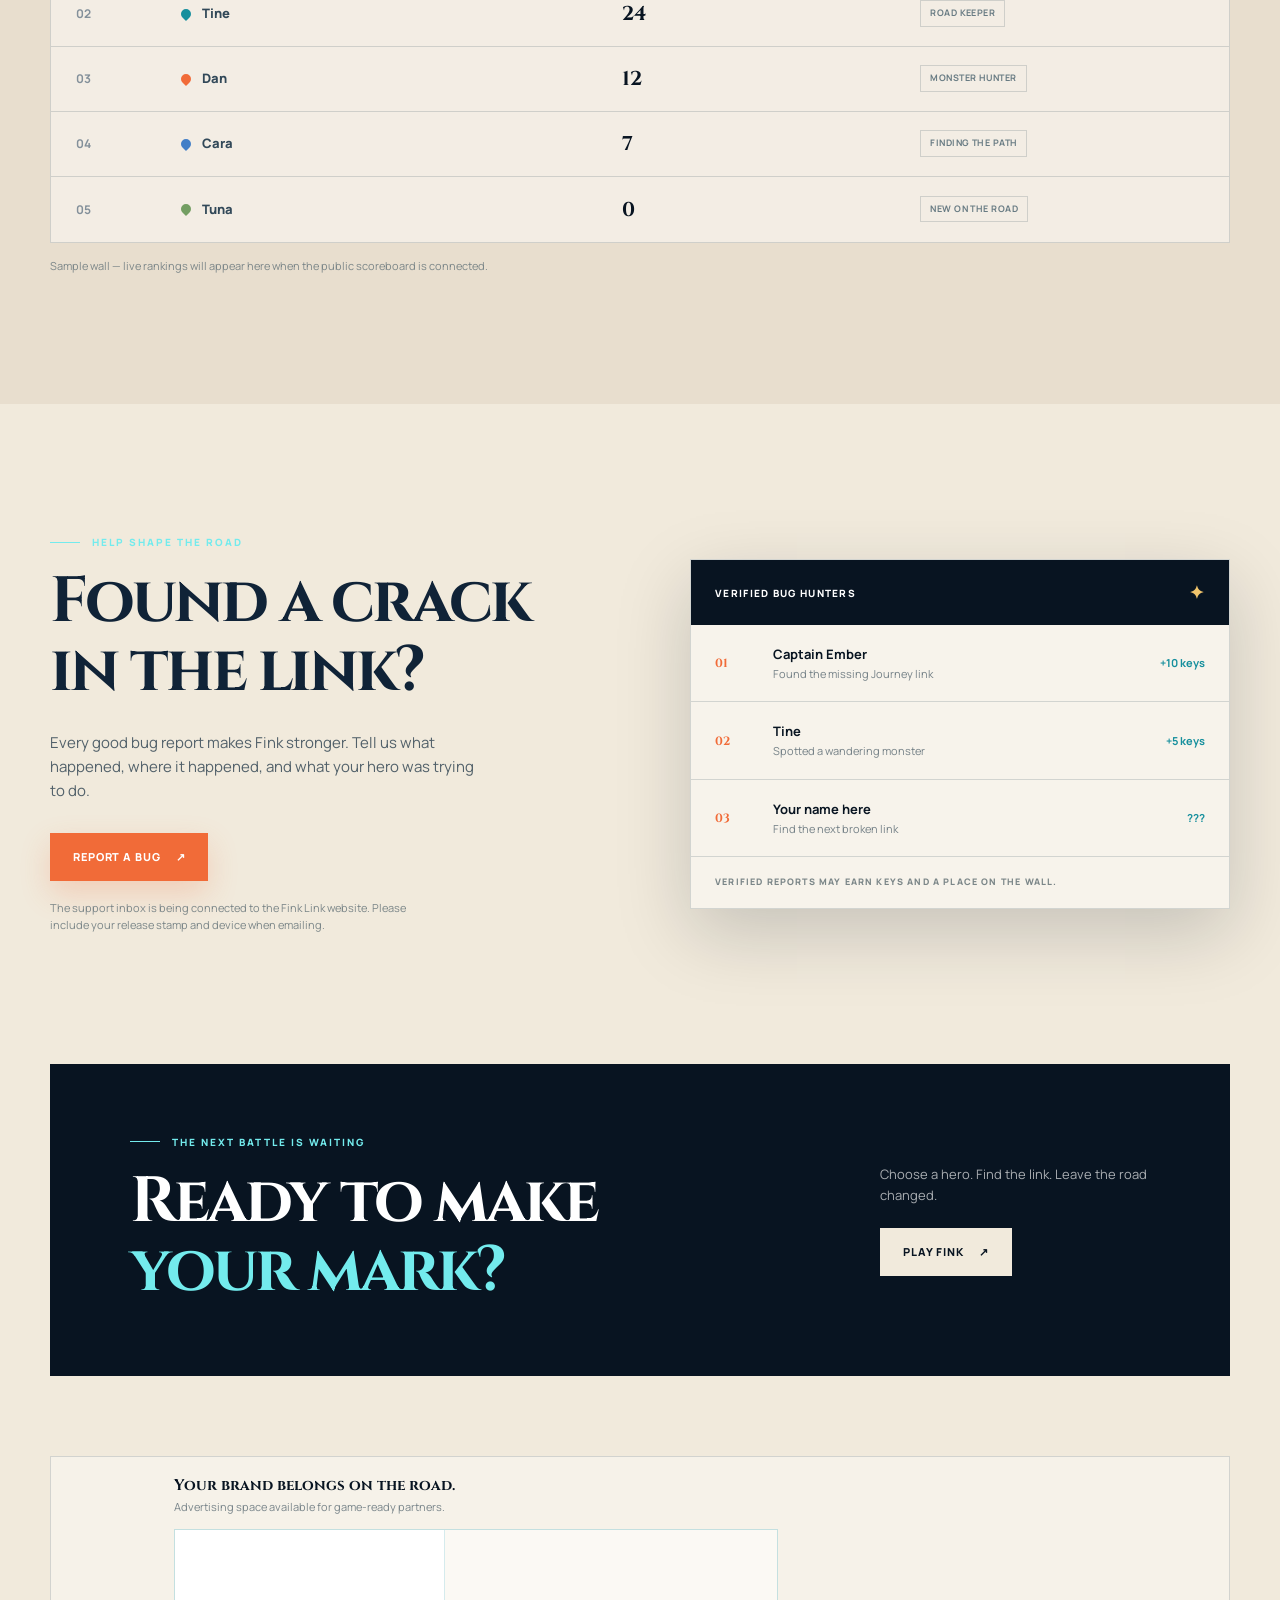
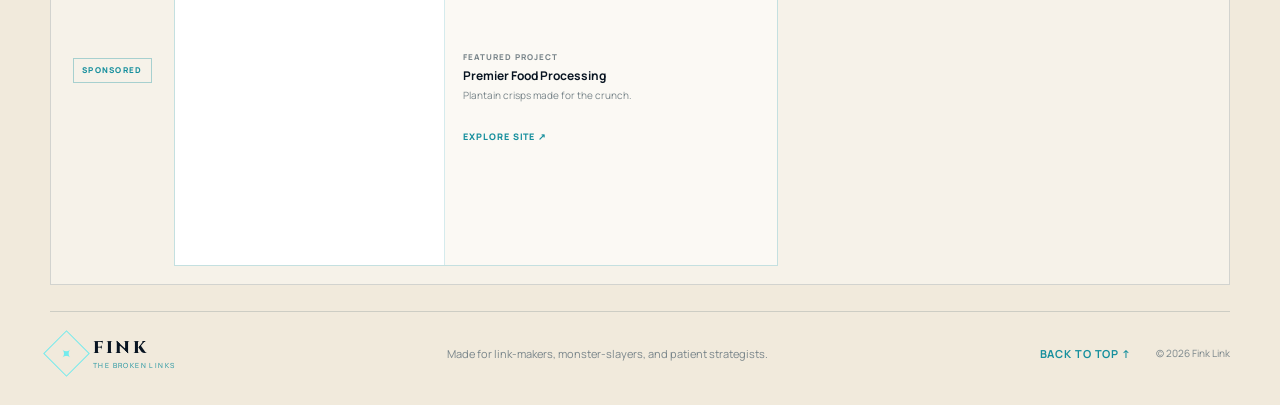
==== commit 73e14927: "Rotate featured sponsor previews" ====
--- a/index.html
+++ b/index.html
@@ -253,12 +253,12 @@
     <div>
       <strong>Your brand belongs on the road.</strong>
       <p>Advertising space available for game-ready partners.</p>
-      <div class="ad-space-products" aria-label="Featured projects">
-        <article class="ad-space-product">
+      <div class="ad-space-products" data-sponsor-rotation aria-label="Featured projects">
+        <article class="ad-space-product is-active" aria-hidden="false">
           <div class="ad-space-preview"><iframe src="https://premierfoodprocessing.github.io/PFPWeb/" title="Premier Food Processing site preview" loading="lazy" sandbox tabindex="-1"></iframe></div>
           <div class="ad-space-product-copy"><span>Featured project</span><b>Premier Food Processing</b><small>Plantain crisps made for the crunch.</small><a href="https://premierfoodprocessing.github.io/PFPWeb/" target="_blank" rel="noreferrer">Explore site ↗</a></div>
         </article>
-        <article class="ad-space-product">
+        <article class="ad-space-product" aria-hidden="true" inert>
           <div class="ad-space-preview"><iframe src="https://premierfoodprocessing.github.io/flowsnap/" title="FlowSnap site preview" loading="lazy" sandbox tabindex="-1"></iframe></div>
           <div class="ad-space-product-copy"><span>Featured project</span><b>FlowSnap</b><small>Download authorised public media.</small><a href="https://premierfoodprocessing.github.io/flowsnap/" target="_blank" rel="noreferrer">Explore site ↗</a></div>
         </article>
--- a/styles.css
+++ b/styles.css
@@ -187,16 +187,18 @@
 .ad-space-label { flex: 0 0 auto; padding: 5px 8px; border: 1px solid rgba(22,143,157,.35); color: var(--cyan-deep); font-size: 8px; font-weight: 800; letter-spacing: .16em; text-transform: uppercase; }
 .ad-space strong { display: block; color: var(--navy); font: 700 15px var(--display); }
 .ad-space p { margin: 2px 0 0; color: #79858a; font-size: 11px; }
-.ad-space-products { display: grid; grid-template-columns: repeat(2, minmax(0, 1fr)); gap: 10px; margin-top: 13px; }
-.ad-space-product { min-width: 0; overflow: hidden; border: 1px solid rgba(22,143,157,.24); background: rgba(255,255,255,.48); transition: border-color .2s ease, transform .2s ease; }
+.ad-space-products { position: relative; min-height: 164px; margin-top: 13px; }
+.ad-space-product { display: none; min-width: 0; overflow: hidden; border: 1px solid rgba(22,143,157,.24); background: rgba(255,255,255,.48); transition: border-color .2s ease, transform .2s ease; }
+.ad-space-product.is-active { display: grid; grid-template-columns: minmax(220px, .9fr) minmax(0, 1.1fr); animation: sponsor-fade .45s ease; }
 .ad-space-product:hover { border-color: var(--cyan-deep); transform: translateY(-2px); }
-.ad-space-preview { position: relative; height: 128px; overflow: hidden; border-bottom: 1px solid rgba(22,143,157,.18); background: #fff; }
-.ad-space-preview iframe { width: 200%; height: 256px; border: 0; transform: scale(.5); transform-origin: top left; pointer-events: none; }
-.ad-space-product-copy { padding: 10px 12px 12px; }
+.ad-space-preview { position: relative; min-height: 164px; overflow: hidden; border-right: 1px solid rgba(22,143,157,.18); background: #fff; }
+.ad-space-preview iframe { width: 200%; height: 328px; border: 0; transform: scale(.5); transform-origin: top left; pointer-events: none; }
+.ad-space-product-copy { display: flex; flex-direction: column; align-items: flex-start; justify-content: center; padding: 16px 18px; }
 .ad-space-product span { display: block; color: #79858a; font-size: 8px; font-weight: 800; letter-spacing: .12em; text-transform: uppercase; }
 .ad-space-product b { display: block; margin: 3px 0; color: var(--navy); font-size: 12px; }
 .ad-space-product small { display: block; min-height: 34px; color: #79858a; font-size: 10px; line-height: 1.35; }
 .ad-space-product a { display: inline-block; margin-top: 7px; color: var(--cyan-deep); font-size: 9px; font-weight: 800; letter-spacing: .1em; text-transform: uppercase; }
+@keyframes sponsor-fade { from { opacity: 0; transform: translateY(5px); } to { opacity: 1; transform: translateY(0); } }
 .site-footer { display: flex; align-items: center; justify-content: space-between; gap: 25px; padding-top: 25px; padding-bottom: 35px; border-top: 1px solid var(--line); }
 .site-footer .brand { color: var(--navy); }.site-footer .brand small { color: var(--cyan-deep); }
 .site-footer p { margin: 0; color: #79858a; font-size: 11px; }.footer-links { display: flex; gap: 25px; color: #79858a; font-size: 10px; }.footer-links a { color: var(--cyan-deep); }
@@ -207,7 +209,7 @@
   .hero-content { padding-top: 175px; }.split-heading, .monsters-section, .bug-layout { grid-template-columns: 1fr; gap: 35px; }.journey-card { grid-template-columns: 1fr; }.map-window { min-height: 300px; }.monsters-section { padding-top: 100px; padding-bottom: 100px; }.monster-stage { margin-top: 10px; }.bug-layout { gap: 50px; }.final-card { padding: 55px 40px; }
 }
 @media (max-width: 620px) {
-  .ad-space { align-items: flex-start; flex-direction: column; gap: 10px; }.ad-space-products { grid-template-columns: 1fr; }
+  .ad-space { align-items: flex-start; flex-direction: column; gap: 10px; }.ad-space-product.is-active { grid-template-columns: 1fr; }.ad-space-preview { min-height: 128px; border-right: 0; border-bottom: 1px solid rgba(22,143,157,.18); }.ad-space-preview iframe { height: 256px; }
   .shell { width: min(100% - 34px, 1180px); }.site-header { padding: 20px 17px; }.site-header .button { display: none; }.brand strong { font-size: 14px; }.hero { --hero-art-height: clamp(320px, 56.25vw, 620px); }.hero-ground-title { right: 17px; bottom: 10px; left: 17px; }.hero-ground-title .eyebrow { margin-bottom: 5px; font-size: 7px; }.hero-ground-title h1 { font-size: clamp(27px, 8vw, 48px); }.hero-content { padding: 30px 17px; }.hero-copy { font-size: 14px; }.hero-actions { align-items: flex-start; flex-direction: column; gap: 18px; }.hero-stats { gap: 20px; margin-top: 38px; }.hero-stats strong { font-size: 20px; }.hero-stats span { font-size: 8px; }.section { padding: 90px 0; }.party-spotlight { display: block; padding-top: 72px; padding-bottom: 72px; }.party-spotlight-heading { margin-bottom: 34px; }.party-spotlight-art { padding: 6px; }.party-spotlight-art::after { inset: 6px; }.party-spotlight-art figcaption { font-size: 7px; }.journey-card-copy { padding: 38px 28px; }.map-window { min-height: 235px; }.rule-grid { grid-template-columns: 1fr; }.rule-card { min-height: 230px; }.monsters-section { padding-top: 85px; padding-bottom: 85px; }.monster-stage { padding: 34px 8px 28px; }.stage-caption { left: 10px; font-size: 7px; }.scoreboard-head, .score-row { grid-template-columns: 38px 1.35fr .5fr; padding: 14px 14px; gap: 8px; }.scoreboard-head span:last-child, .status-pill { display: none; }.score-row { min-height: 58px; font-size: 11px; }.score-row b { font-size: 16px; }.final-card { display: block; padding: 43px 28px; }.final-cta-action { margin-top: 30px; }.site-footer { align-items: flex-start; flex-direction: column; }.footer-links { flex-wrap: wrap; }
   .mockup-overlay { padding: 12px; }.mockup-toolbar { padding: 15px; }.mockup-art img { min-height: 265px; object-fit: cover; object-position: 52% center; }.mockup-notes { grid-template-columns: 1fr; gap: 25px; padding: 32px 24px 35px; }
   .mockup2-intro { padding: 38px 24px 30px; }.mockup2-hero-art img { min-height: 390px; object-position: 50% center; }.hero-marker { font-size: 7px; }.hero-marker b { width: 20px; height: 20px; font-size: 8px; }.marker-chinese { bottom: 7%; left: 2%; }.marker-black-male { bottom: 4%; left: 21%; }.marker-lead { bottom: 2%; left: 45%; }.marker-black-female { bottom: 5%; left: 67%; }.marker-dwarf { right: 1%; bottom: 9%; }.mockup2-monster-art img { min-height: 245px; }.monster-count { right: 17px; bottom: 15px; }.monster-count strong { font-size: 38px; }.monster-count span { font-size: 8px; }
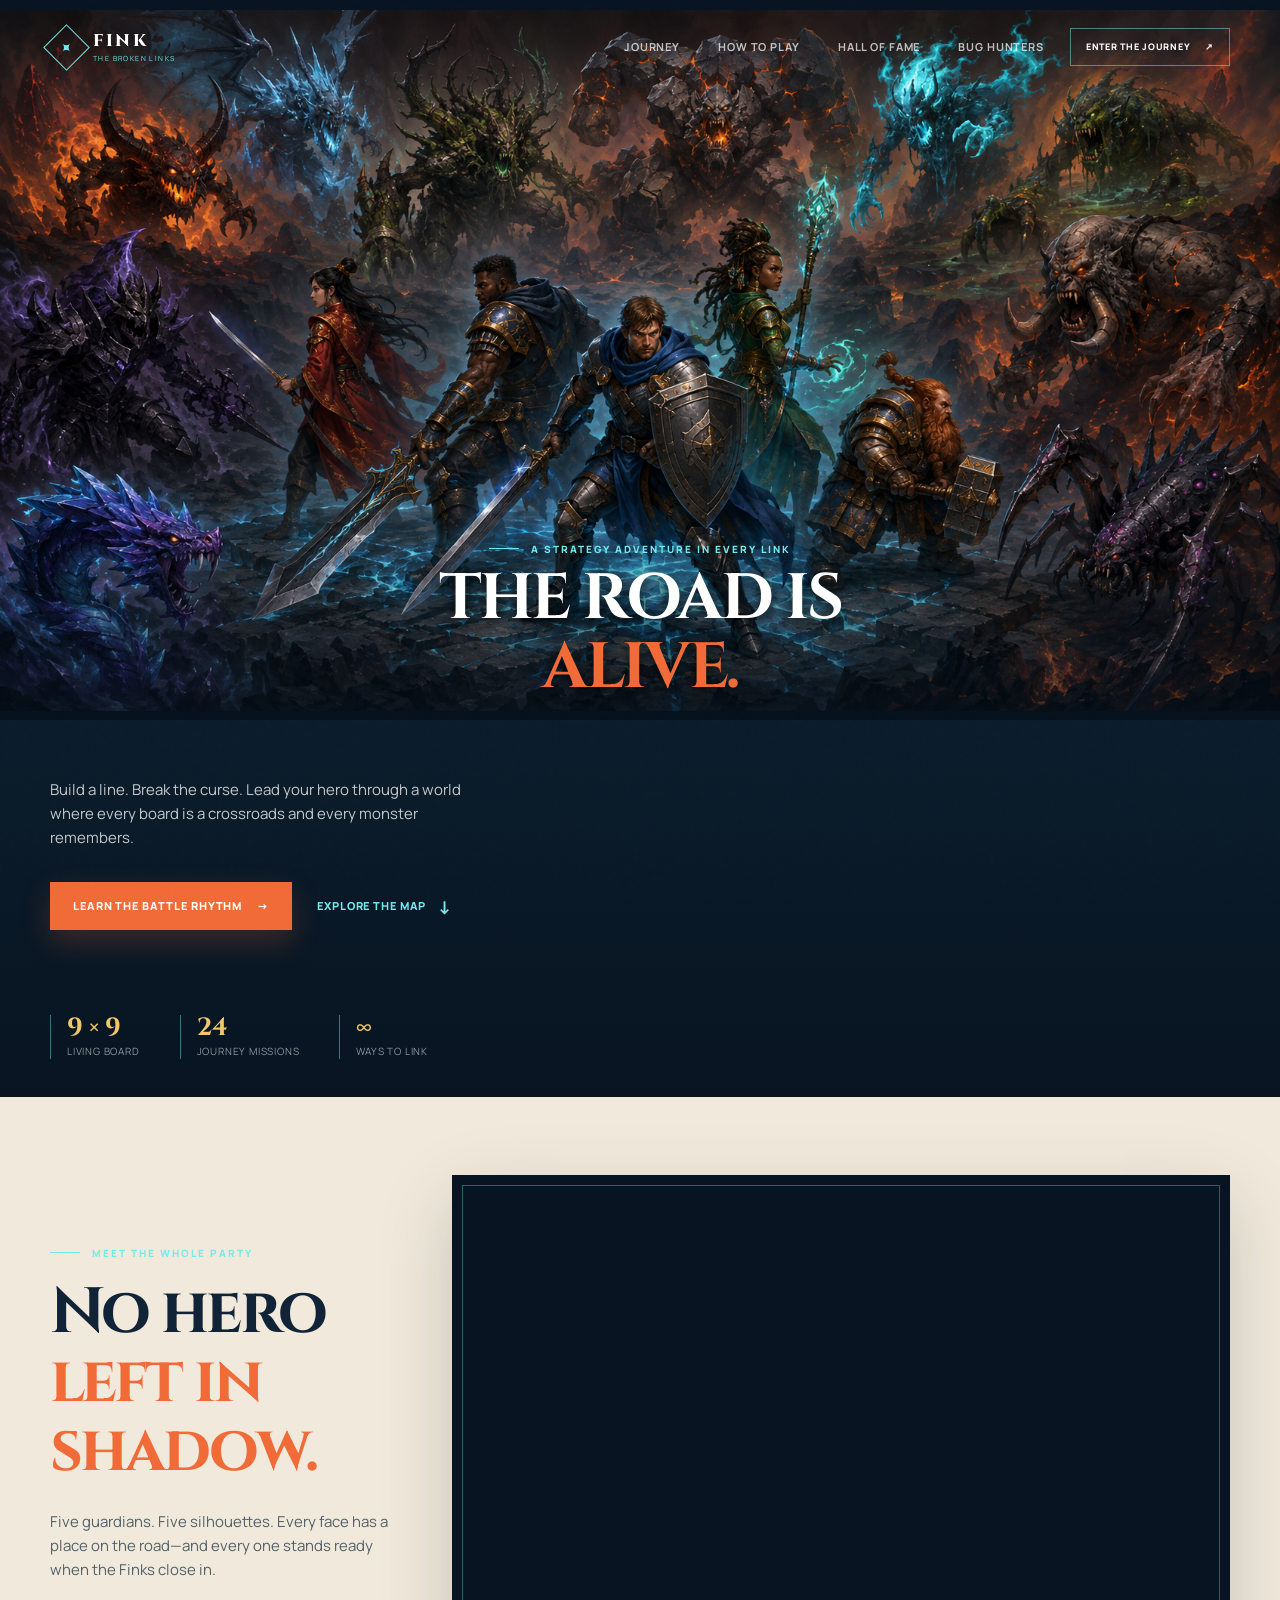
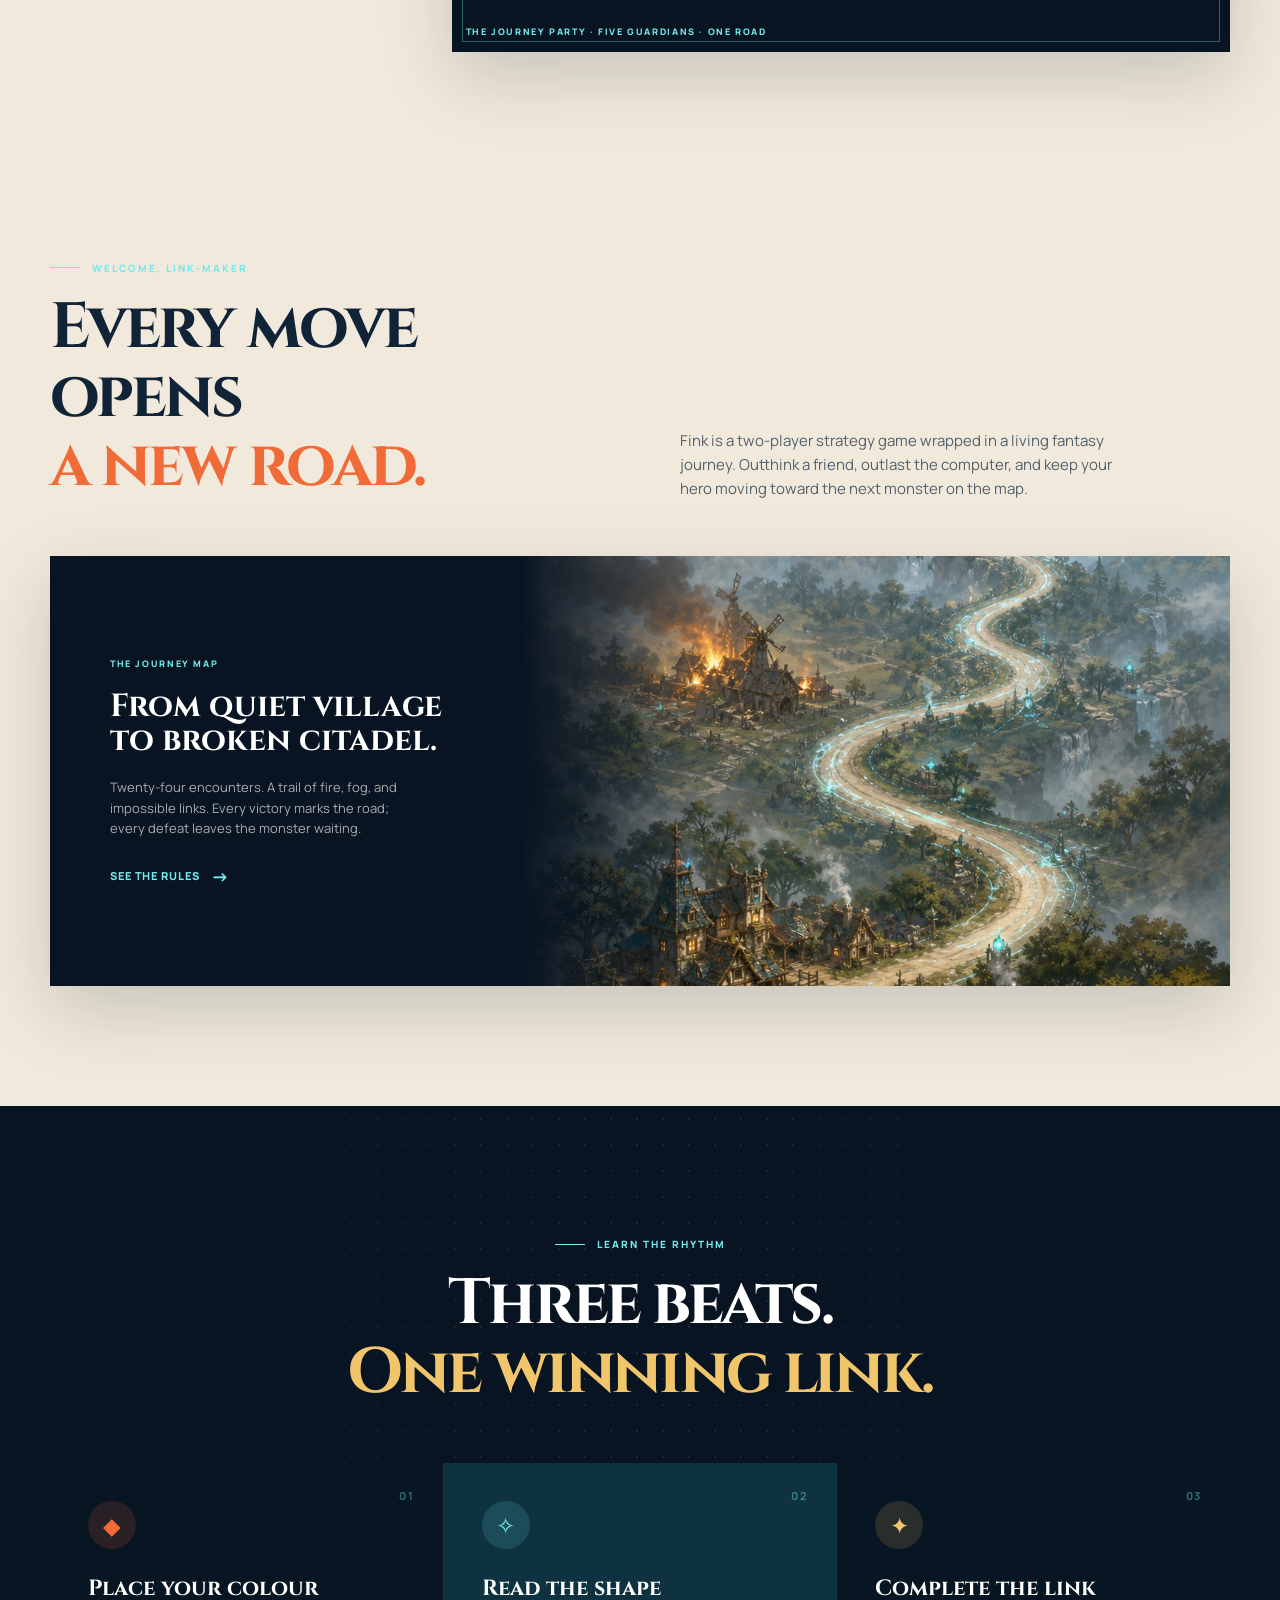
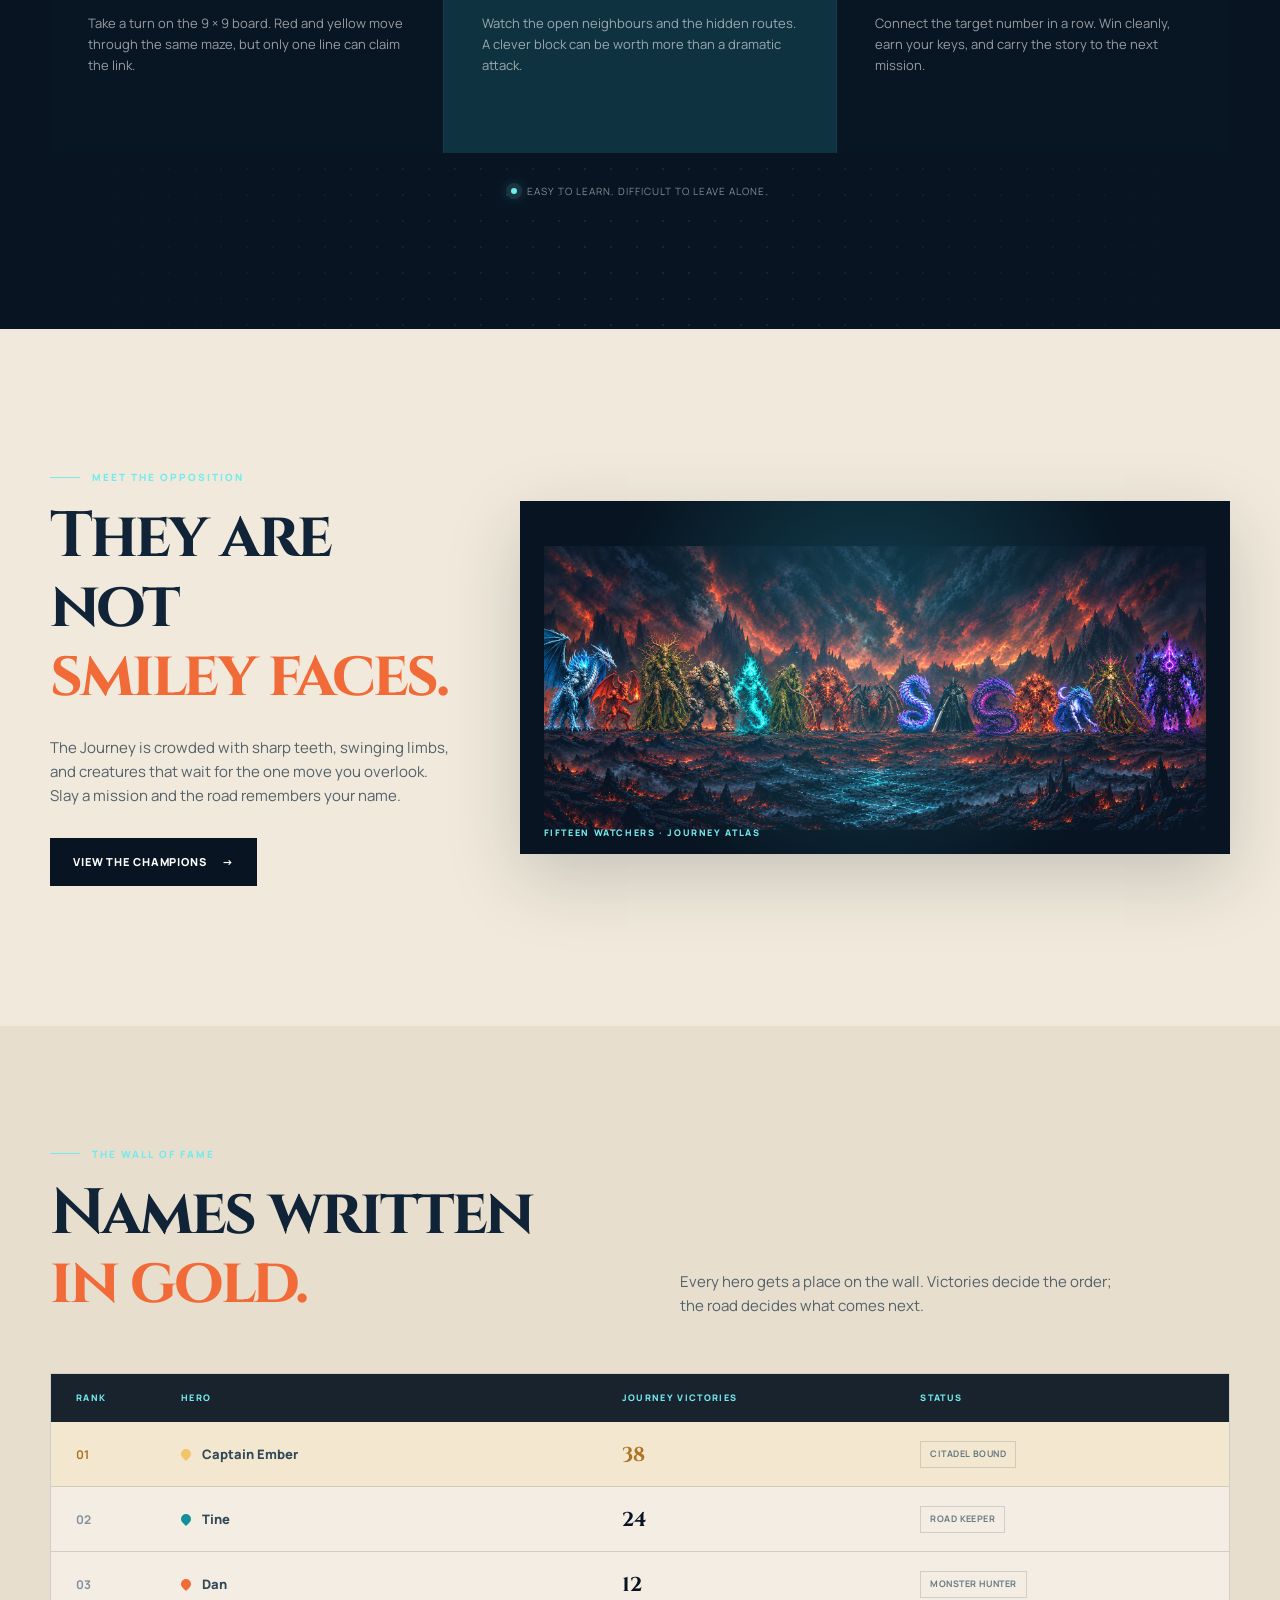
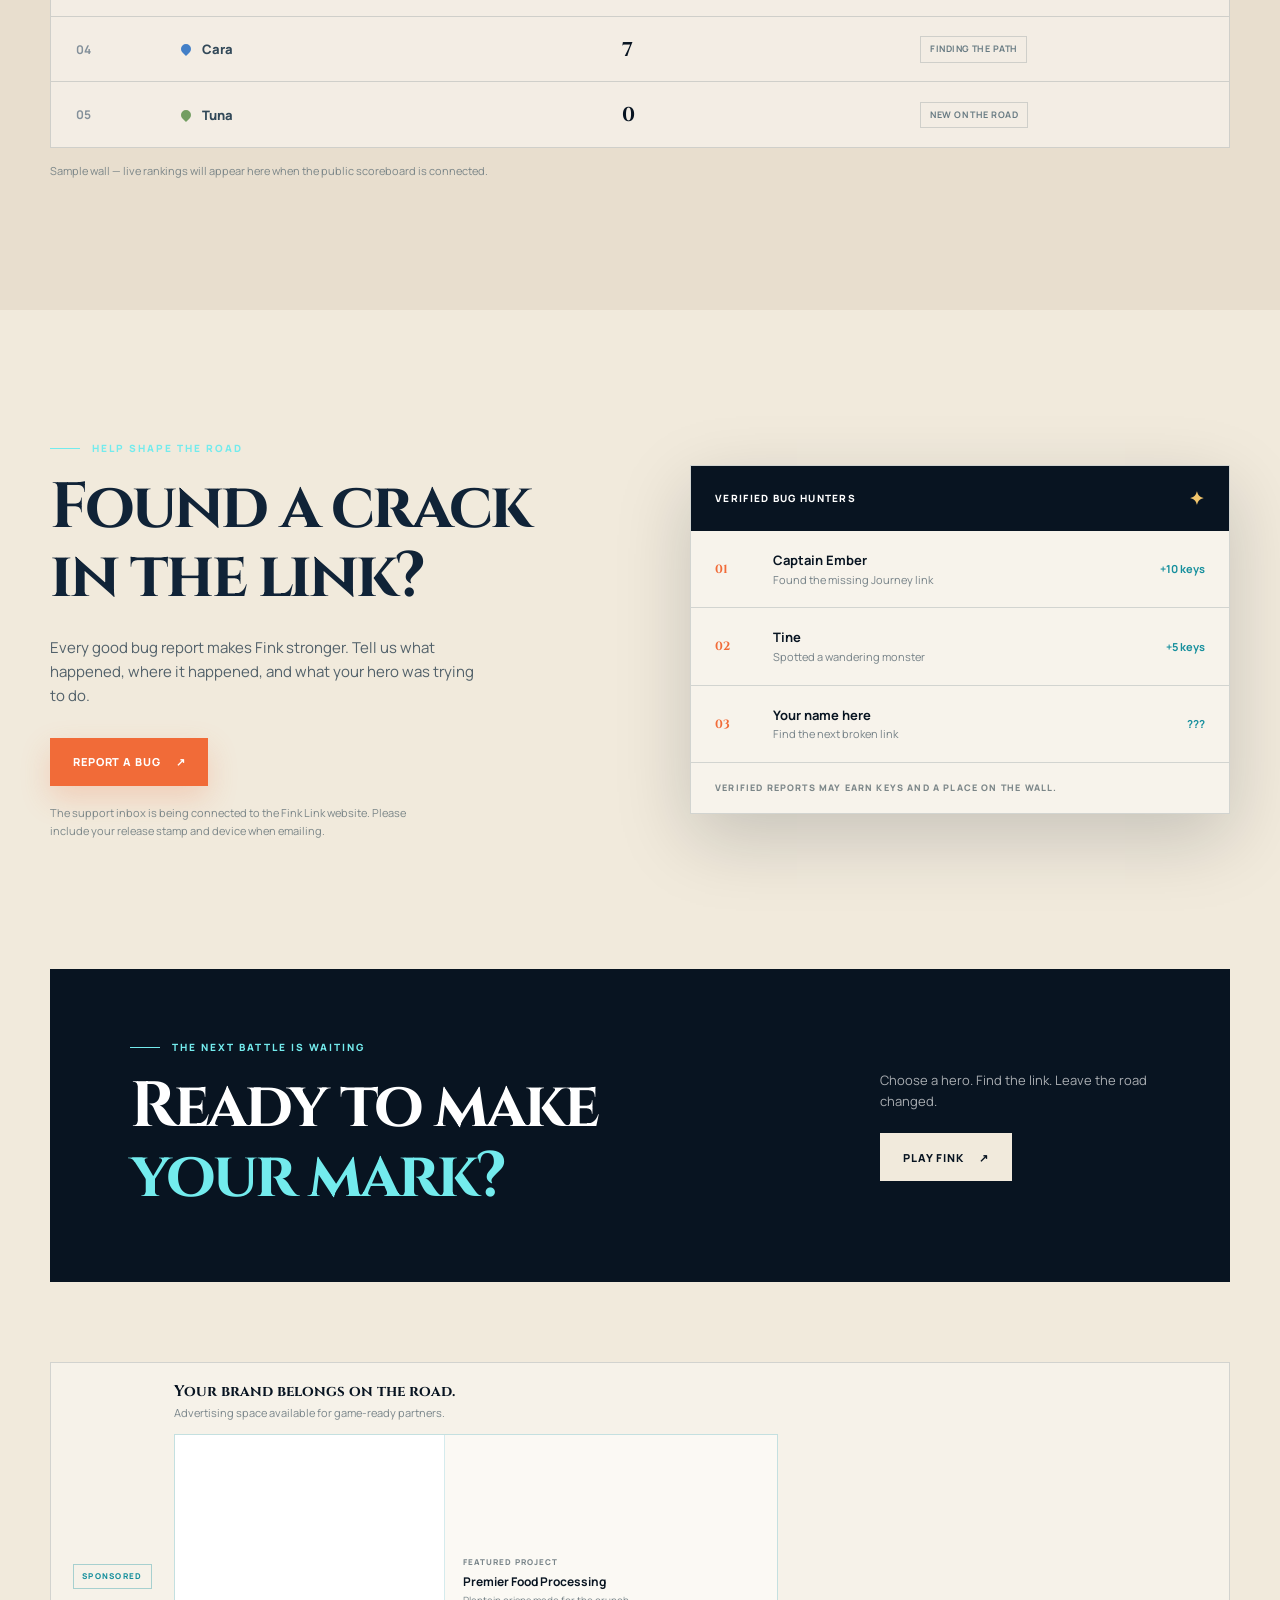
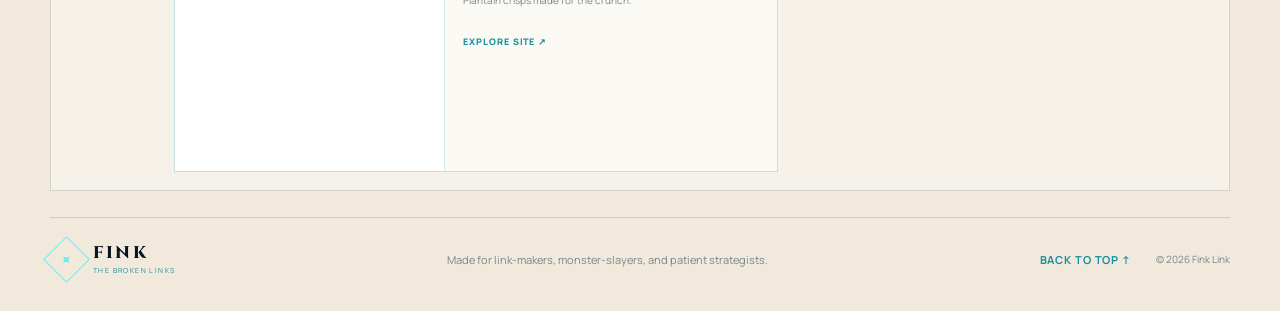
==== commit e53276eb: "Update Fink showcase with party video and fifteen monsters" ====
--- a/index.html
+++ b/index.html
@@ -36,7 +36,7 @@
         </div>
       </div>
       <div class="hero-vignette" aria-hidden="true"></div>
-      <div class="hero-content shell">
+      <div class="hero-content">
         <p class="hero-copy">Build a line. Break the curse. Lead your hero through a world where every board is a crossroads and every monster remembers.</p>
         <div class="hero-actions">
           <a class="button button-primary" href="#how-to-play">Learn the battle rhythm <span aria-hidden="true">→</span></a>
@@ -58,7 +58,7 @@
         <p class="lede">Five guardians. Five silhouettes. Every face has a place on the road—and every one stands ready when the Finks close in.</p>
       </div>
       <figure class="party-spotlight-art">
-        <img src="assets/fink-encircled-party-mockup-v1.png" alt="Five clearly visible Fink Journey heroes: a Chinese swordswoman, two Black heroes, a blue-cloaked guardian, and a dwarf, standing together against ten monsters">
+        <video class="party-video" muted loop playsinline preload="metadata" disablepictureinpicture aria-label="Fink Journey footage: the five guardians and the monsters waiting behind them, on the road" src="assets/hero-loop.mp4"></video>
         <figcaption>THE JOURNEY PARTY · FIVE GUARDIANS · ONE ROAD</figcaption>
       </figure>
     </section>
@@ -120,8 +120,8 @@
         <a class="button button-dark" href="#hall-of-fame">View the champions <span aria-hidden="true">→</span></a>
       </div>
       <div class="monster-stage">
-        <img src="assets/fink-ten-monsters-v1.png" alt="Ten distinct fanged Fink Journey monsters gathered behind a glowing road">
-        <span class="stage-caption">TEN WATCHERS · JOURNEY ATLAS</span>
+        <img src="assets/fink-fifteen-monsters-v3.png" alt="Fifteen distinct fanged Fink Journey monsters gathered behind a glowing road">
+        <span class="stage-caption">FIFTEEN WATCHERS · JOURNEY ATLAS</span>
       </div>
     </section>
 
@@ -271,7 +271,6 @@
     <p>Made for link-makers, monster-slayers, and patient strategists.</p>
     <div class="footer-links"><a href="#top">Back to top ↑</a><span>© <span id="year"></span> Fink Link</span></div>
   </footer>
-  
   <script src="script.js"></script>
 </body>
 </html>
--- a/styles.css
+++ b/styles.css
@@ -62,7 +62,7 @@
 h3 { font-size: 22px; }
 em { color: var(--ember); font-style: normal; }
 .hero-copy { max-width: 420px; margin: 28px 0 32px; color: rgba(255,255,255,.76); font-size: 15px; }
-.hero-actions { display: flex; align-items: center; gap: 25px; }
+.hero-actions { display: flex; flex-wrap: wrap; align-items: center; gap: 25px; }
 .hero-actions .text-link { color: var(--cyan); }
 .hero-stats { display: flex; gap: 40px; margin-top: 85px; }
 .hero-stats div { display: grid; gap: 3px; padding-left: 16px; border-left: 1px solid rgba(115,235,237,.45); }
@@ -74,10 +74,15 @@
 .section { padding: 130px 0; }
 .party-spotlight { display: grid; grid-template-columns: .62fr 1.38fr; gap: 52px; align-items: center; padding-top: 78px; padding-bottom: 78px; }
 .party-spotlight-heading h2 { margin-bottom: 24px; }
-.party-spotlight-art { position: relative; min-width: 0; margin: 0; padding: 10px; background: var(--navy); box-shadow: var(--shadow); }
-.party-spotlight-art::after { position: absolute; inset: 10px; border: 1px solid rgba(115,235,237,.35); content: ""; pointer-events: none; }
+.party-spotlight-art { position: relative; min-width: 0; margin: 0; padding: 10px; background: var(--navy); box-shadow: var(--shadow); transition: box-shadow .3s ease; }
+.party-spotlight-art::after { position: absolute; inset: 10px; border: 1px solid rgba(115,235,237,.35); content: ""; pointer-events: none; transition: border-color .3s ease; }
 .party-spotlight-art img { width: 100%; aspect-ratio: 16 / 9; object-fit: contain; background: #0a1118; }
-.party-spotlight-art figcaption { padding: 13px 4px 3px; color: var(--cyan); font-size: 9px; font-weight: 800; letter-spacing: .18em; text-transform: uppercase; }
+.party-video { display: block; width: 100%; aspect-ratio: 16 / 9; object-fit: cover; background: #050f1a; opacity: 0; transition: opacity .5s ease; }
+.party-spotlight-art.is-ready .party-video { opacity: 1; }
+.party-spotlight-art.is-live, .party-spotlight-art:hover { box-shadow: 0 24px 70px rgba(4,16,28,.18), 0 0 0 1px rgba(115,235,237,.5); }
+.party-spotlight-art.is-live::after, .party-spotlight-art:hover::after { border-color: rgba(115,235,237,.8); }
+.party-spotlight-art figcaption { padding: 13px 4px 3px; color: var(--cyan); font-size: 9px; font-weight: 800; letter-spacing: .18em; text-transform: uppercase; transition: color .3s ease; }
+.party-spotlight-art.is-live figcaption, .party-spotlight-art:hover figcaption { color: #fff; }
 .intro { padding-bottom: 120px; }
 .section-heading { margin-bottom: 55px; }
 .split-heading { display: grid; grid-template-columns: 1fr 1fr; gap: 80px; align-items: end; }
@@ -203,6 +208,9 @@
 .site-footer .brand { color: var(--navy); }.site-footer .brand small { color: var(--cyan-deep); }
 .site-footer p { margin: 0; color: #79858a; font-size: 11px; }.footer-links { display: flex; gap: 25px; color: #79858a; font-size: 10px; }.footer-links a { color: var(--cyan-deep); }
 
+@media (max-width: 1080px) {
+  .hero-copy { max-width: 560px; }
+}
 @media (max-width: 900px) {
   .main-nav { display: none; }
   .hero { --hero-art-height: clamp(380px, 56.25vw, 700px); }.hero-vignette { background: linear-gradient(0deg, rgba(4,16,28,.72), transparent 28%); }
